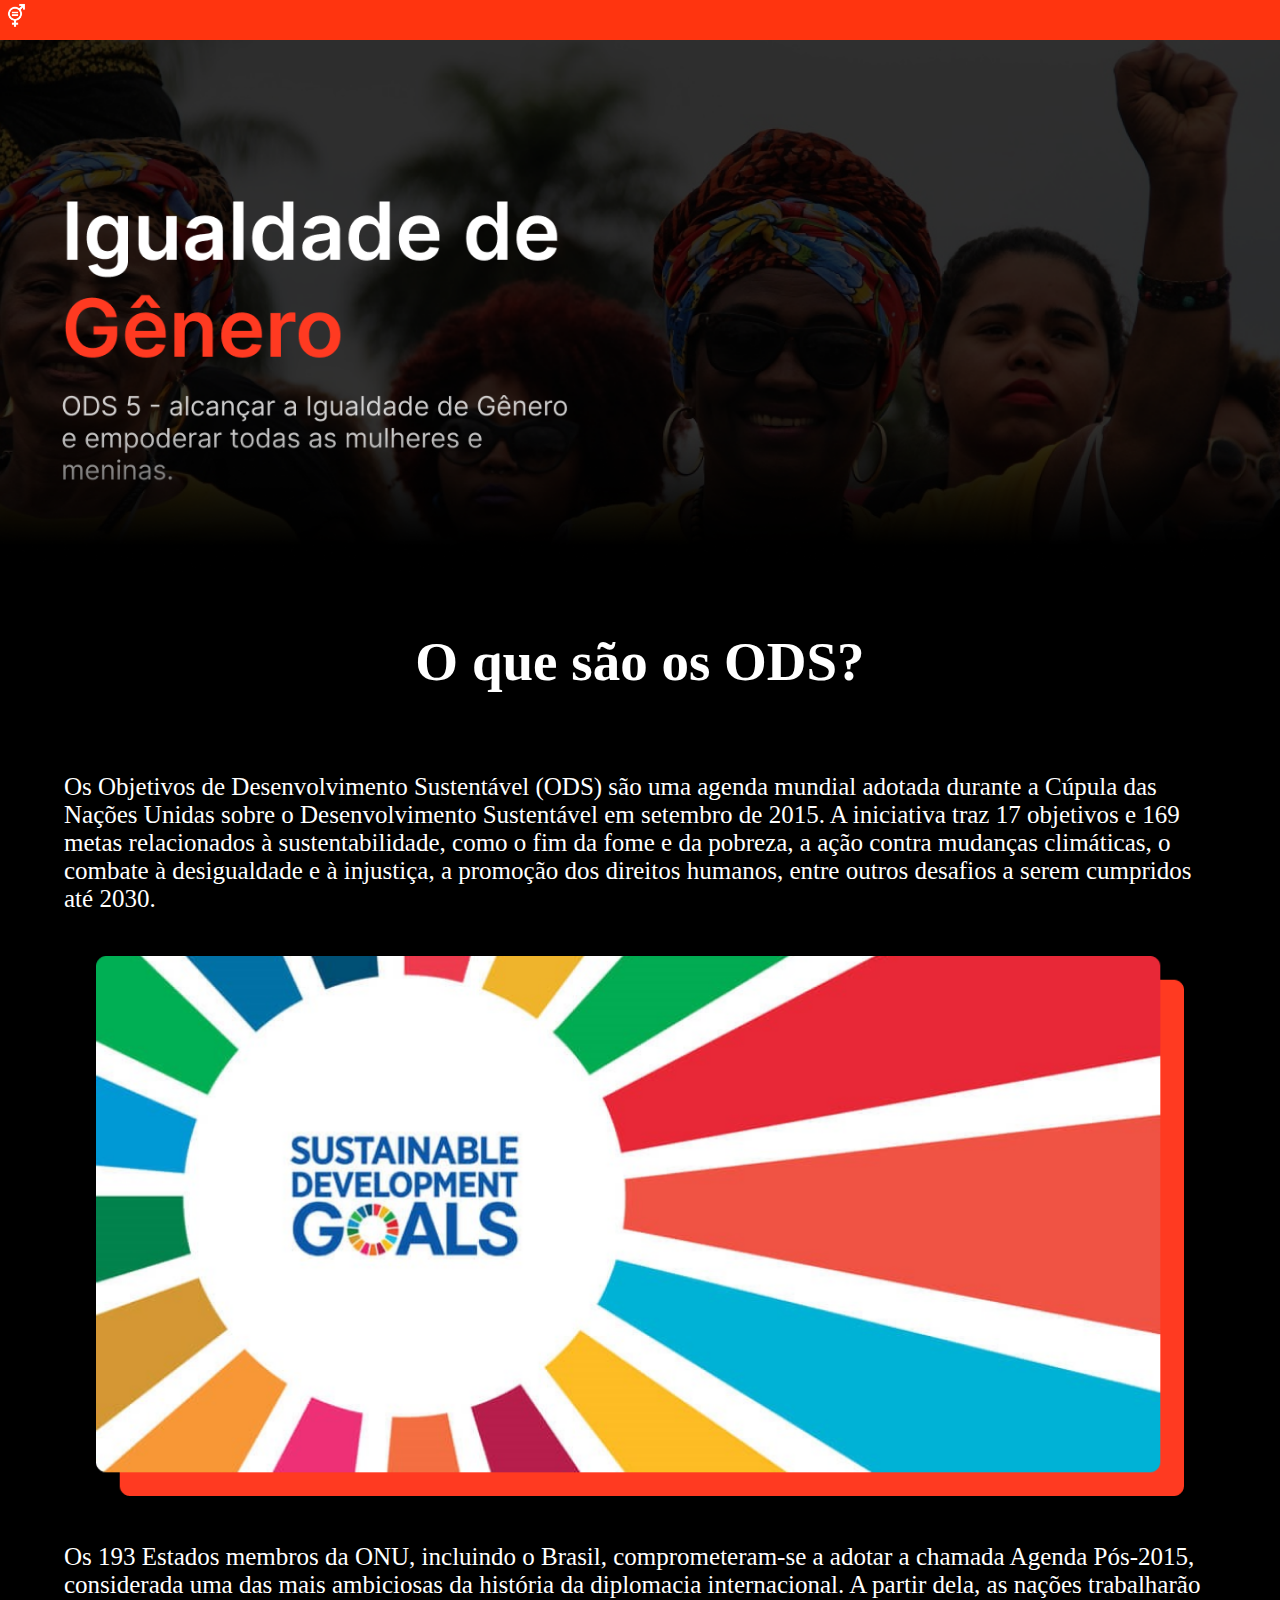
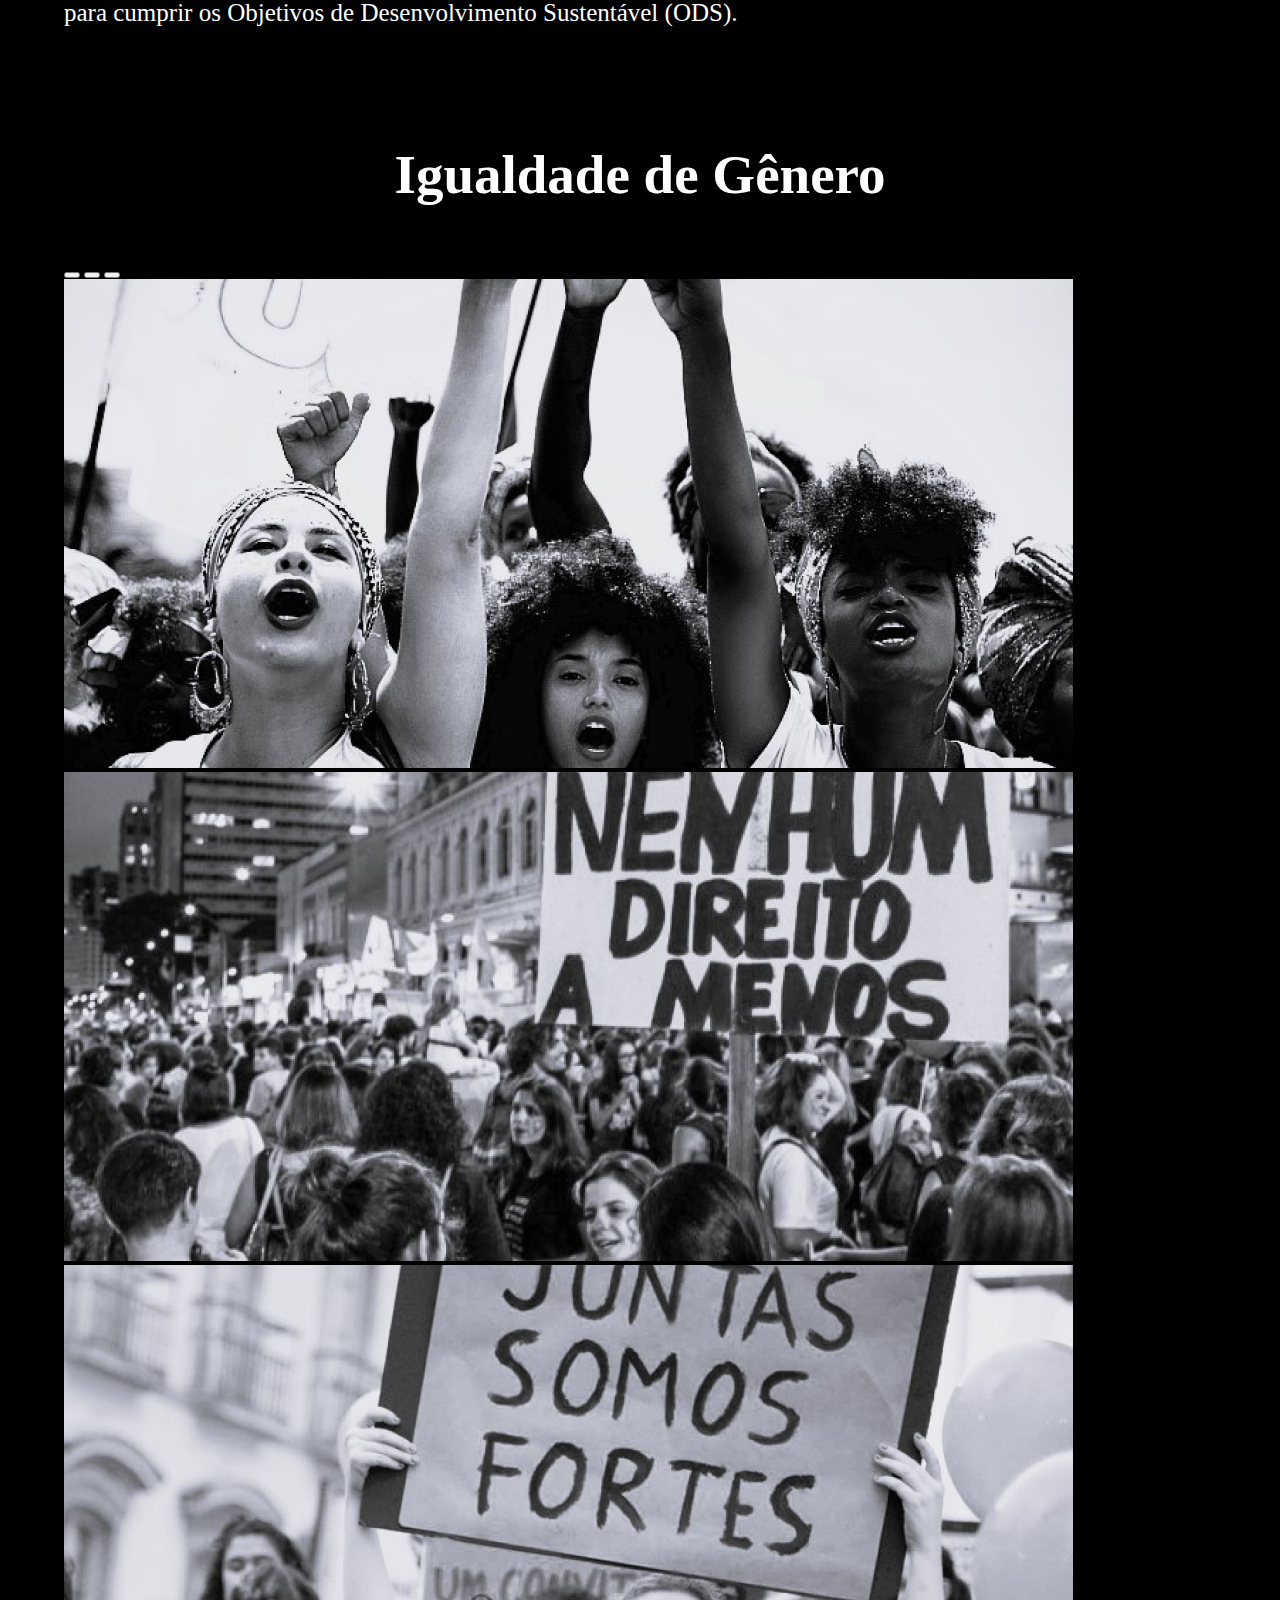
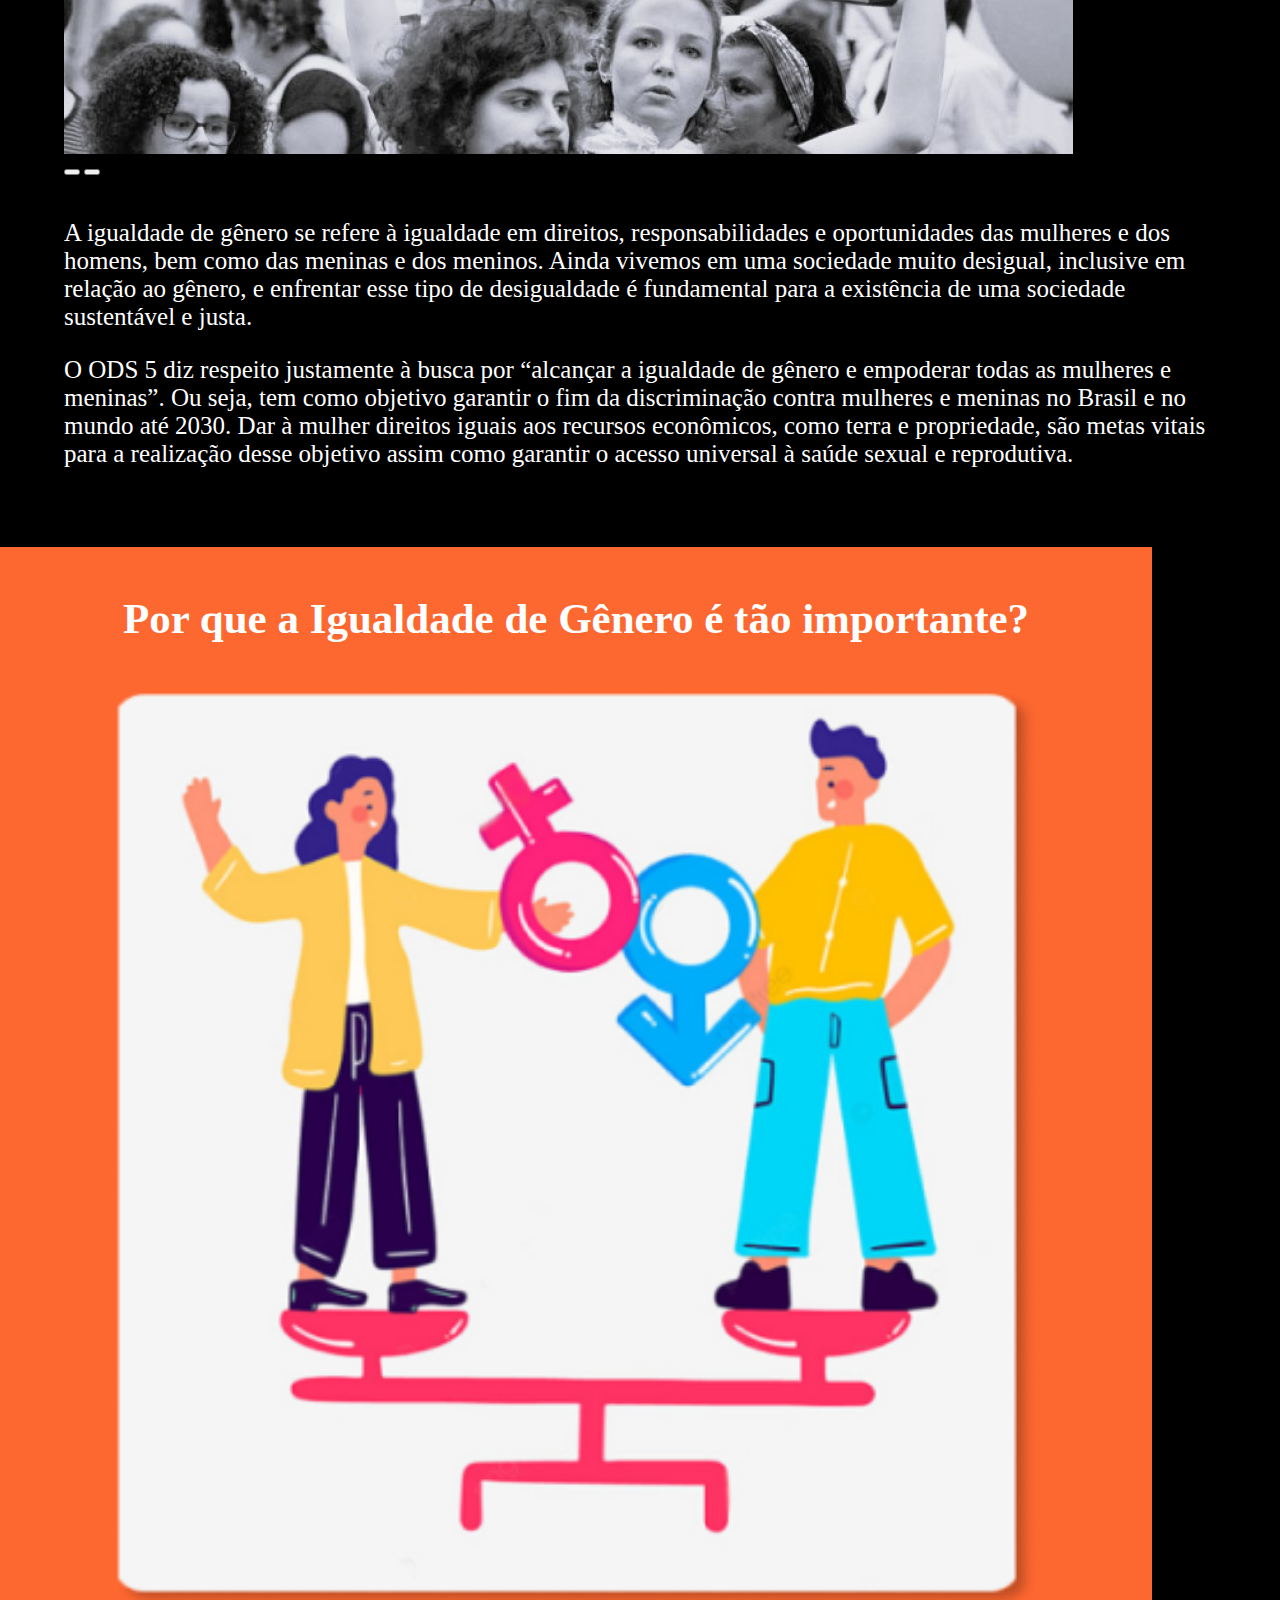
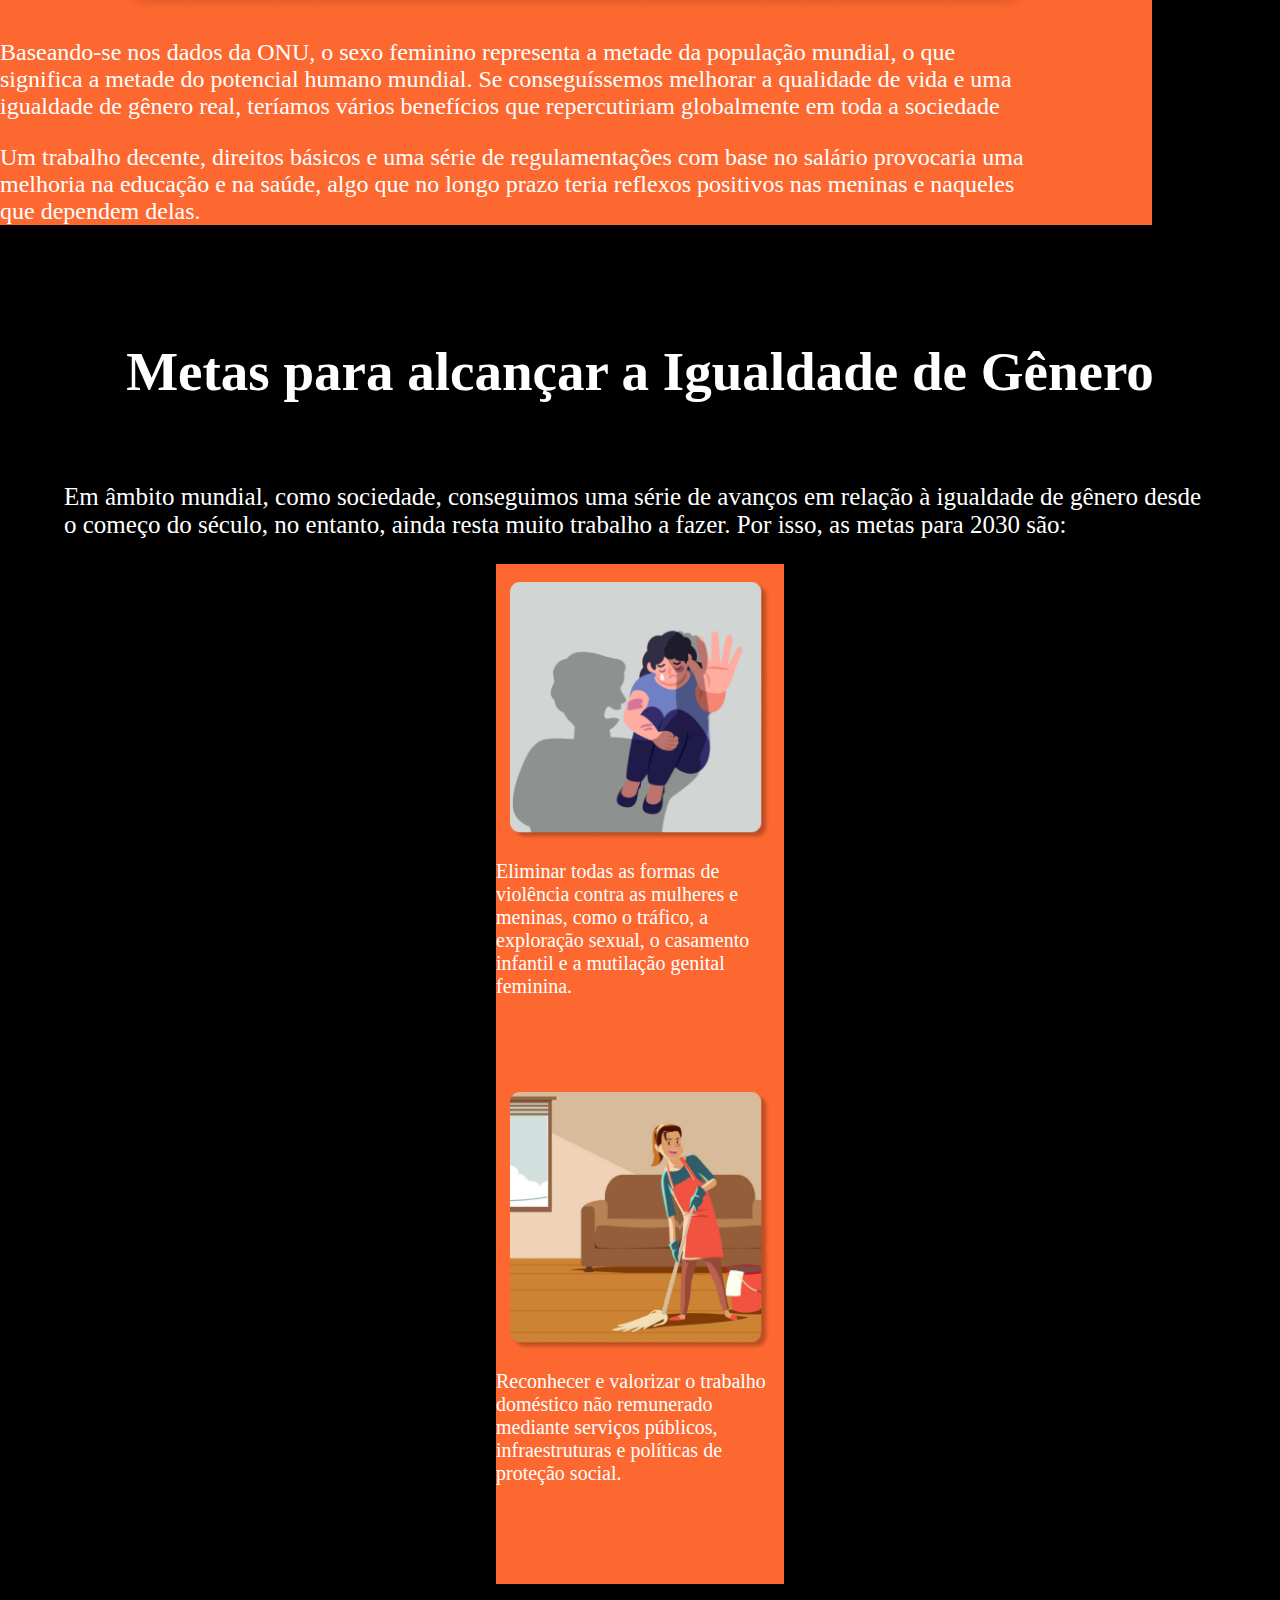
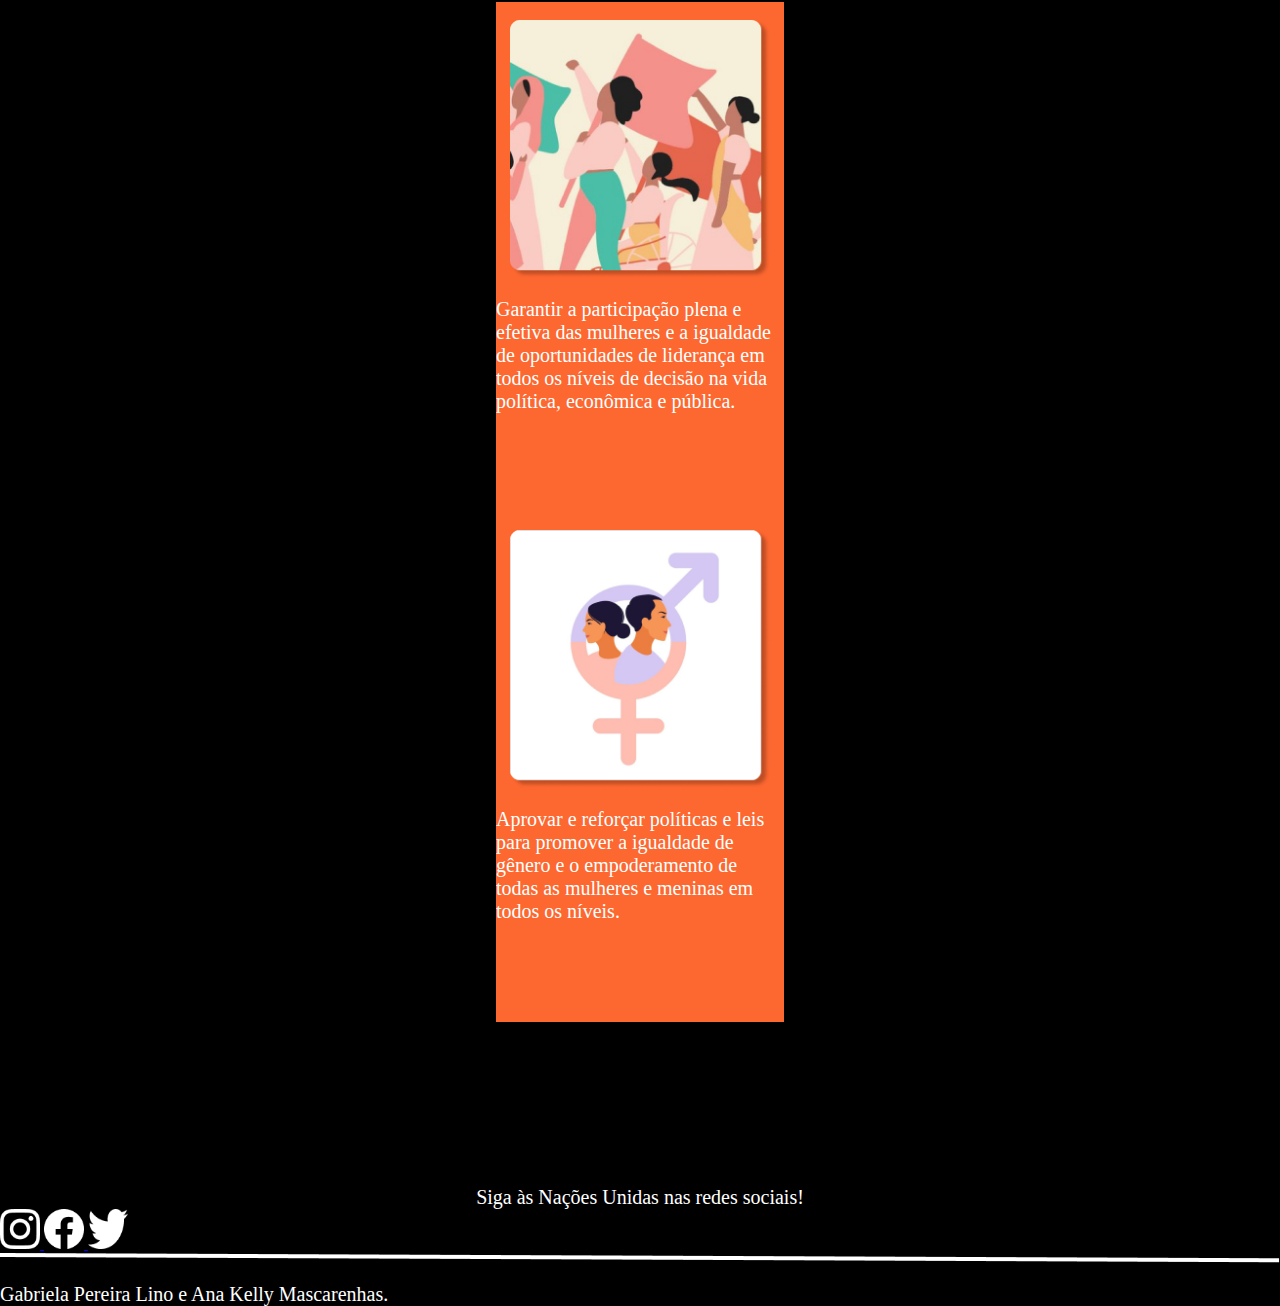
==== index.html @ 99c43c29 "13" ====
<!DOCTYPE html>
<html lang="en">
<head>
    <meta charset="UTF-8">
    <meta http-equiv="X-UA-Compatible" content="IE=edge">
    <meta name="viewport" content="width=device-width, initial-scale=1.0">
    <link href="https://cdn.jsdelivr.net/npm/bootstrap@5.2.2/dist/css/bootstrap.min.css" rel="stylesheet" integrity="sha384-Zenh87qX5JnK2Jl0vWa8Ck2rdkQ2Bzep5IDxbcnCeuOxjzrPF/et3URy9Bv1WTRi" crossorigin="anonymous">
    <script src="https://cdn.jsdelivr.net/npm/bootstrap@5.2.2/dist/js/bootstrap.bundle.min.js" integrity="sha384-OERcA2EqjJCMA+/3y+gxIOqMEjwtxJY7qPCqsdltbNJuaOe923+mo//f6V8Qbsw3" crossorigin="anonymous"></script>
    <link rel="stylesheet" href="css/style.css" type="text/css">
    <title>Igualdade de Gênero</title>
</head>
<body>
    <div class="wrapper">
        <!--início navbar-->
        <nav class="navbar1 navbar navbar-expand-sm">
            <div class="container-fluid">
                <img src="imagens/ods5-logo.png" alt="ODS Logo" style="width:30px;" class="rounded-pill"> 
            </div>
        </nav>
        <!--fim navbar-->

        <!--imagem com texto - header-->
        <img class="img-header img-fluid" src="imagens/header.png">
        <!--imagem com texto - header-->

        <br><br>

        <!--O que são os ODS? - início-->
        <div class="container mt-3">
            <div class="row">
                <div class="col">
                    <h1>O que são os ODS?</h1>
                </div>
            </div>

            <br>

            <div class="row">
                <div class="col">
                    <p class="texto1">Os Objetivos de Desenvolvimento Sustentável (ODS) são uma agenda mundial adotada durante a Cúpula das Nações Unidas sobre o Desenvolvimento Sustentável em setembro de 2015. A iniciativa traz 17 objetivos e 169 metas relacionados à sustentabilidade, como o fim da fome e da pobreza, a ação contra mudanças climáticas, o combate à desigualdade e à injustiça, a promoção dos direitos humanos, entre outros desafios a serem cumpridos até 2030.</p>
                </div>
            </div>

            <br>

            <div class="row">
                <div class="col">
                    <center>
                        <img class="ods-img img-fluid" src="imagens/ods.png">
                    </center>
                </div>
            </div>

            <br>

            <div class="row">
                <div class="col">
                    <p class="texto1">Os 193 Estados membros da ONU, incluindo o Brasil, comprometeram-se a adotar a chamada Agenda Pós-2015, considerada uma das mais ambiciosas da história da diplomacia internacional. A partir dela, as nações trabalharão para cumprir os Objetivos de Desenvolvimento Sustentável (ODS).</p>
                </div>
            </div>
        </div>
        <!--O que são os ODS? - fim-->

        <br><br><br>

        <!--Igualdade de Gênero - início-->
        <div class="container-fluid mt-3">
            <div class="row">
                <div class="col">
                    <h1>Igualdade de Gênero</h1>
                </div>
            </div>

            <br>

            <!--Carrossel de imagens - início-->
            <div id="demo" class="carrossel carousel slide" data-bs-ride="carousel">

                <div class="carousel-indicators">
                    <button type="button" data-bs-target="#demo" data-bs-slide-to="0" class="active"></button>
                    <button type="button" data-bs-target="#demo" data-bs-slide-to="1"></button>
                    <button type="button" data-bs-target="#demo" data-bs-slide-to="2"></button>
                </div>
  
                <div class="carousel-inner rounded">
                    <div class="carousel-item active">
                        <img src="imagens/img1.png" alt="Primeira imagem" class="d-block w-100">
                    </div>
                    <div class="carousel-item rounded">
                        <img src="imagens/img2.png" alt="Segunda imagem" class="d-block w-100">
                    </div>
                    <div class="carousel-item rounded">
                        <img src="imagens/img3.png" alt="Terceira imagem" class="d-block w-100">
                    </div>
                </div>
  
                <button class="carousel-control-prev" type="button" data-bs-target="#demo" data-bs-slide="prev">
                    <span class="carousel-control-prev-icon"></span>
                </button>
                <button class="carousel-control-next" type="button" data-bs-target="#demo" data-bs-slide="next">
                    <span class="carousel-control-next-icon"></span>
                </button>
            </div>
            <!--Carrossel de imagens - fim-->
        </div>

        <br>

        <div class="container-fluid mt-3">
            <div class="row">
                <div class="col">
                    <p class="texto1">A igualdade de gênero se refere à igualdade em direitos, responsabilidades e oportunidades das mulheres e dos homens, bem como das meninas e dos meninos. Ainda vivemos em uma sociedade muito desigual, inclusive em relação ao gênero, e enfrentar esse tipo de desigualdade é fundamental para a existência de uma sociedade sustentável e justa.</p>
                    <p class="texto1">O ODS 5 diz respeito justamente à busca por “alcançar a igualdade de gênero e empoderar todas as mulheres e meninas”. Ou seja, tem como objetivo garantir o fim da discriminação contra mulheres e meninas no Brasil e no mundo até 2030. Dar à mulher direitos iguais aos recursos econômicos, como terra e propriedade, são metas vitais para a realização desse objetivo assim como garantir o acesso universal à saúde sexual e reprodutiva.</p>
                </div>
            </div>
        </div>
        <!--Igualdade de Gênero - fim-->

        <br><br><br>

        <!--Por que a Igualdade de Gênero é tão importante? - início-->
        <div class="container1 container rounded">
            
            <br>
    
            <div class="row">
                <div class="col">
                    <h1 class="titulo1">Por que a Igualdade de Gênero é tão importante?</h1>
                </div>
            </div>

            <br>

            <div class="row">
                <div class="col-sm-12 col-xxl-6 col-xl-6">
                    <center>
                        <img class="img1 img-fluid" src="imagens/img4.png" alt="ODS">
                    </center>
                </div>

                <div class="col-sm-12 col-xxl-6 col-xl-6 mt-4">
                    <p class="texto2">Baseando-se nos dados da ONU, o sexo feminino representa a metade da população mundial, o que significa a metade do potencial humano mundial. Se conseguíssemos melhorar a qualidade de vida e uma igualdade de gênero real, teríamos vários benefícios que repercutiriam globalmente em toda a sociedade</p>
                    <p class="texto2">Um trabalho decente, direitos básicos e uma série de regulamentações com base no salário provocaria uma melhoria na educação e na saúde, algo que no longo prazo teria reflexos positivos nas meninas e naqueles que dependem delas.</p>
                </div>
            </div>
        </div>
        <!--Por que a Igualdade de Gênero é tão importante? - fim-->

        <br><br><br>

        <!--Metas para alcançar a Igualdade de Gênero - início-->
        <div class="container-fluid mt-3">
            <div class="row">
                <div class="col">
                    <h1>Metas para alcançar a Igualdade de Gênero</h1>
                </div>
            </div>

            <br>

            <div class="row">
                <div class="col">
                    <p class="texto1">Em âmbito mundial, como sociedade, conseguimos uma série de avanços em relação à igualdade de gênero desde o começo do século, no entanto, ainda resta muito trabalho a fazer. Por isso, as metas para 2030 são:</p>
                </div>
            </div>


            <!--card - início-->
            <div class="row">
                <div class="col-sm-12 col-xxl-3 col-md-6 col-xl-3 col-lg-6 mt-3">
                    <div class="card" style="width: 18rem; height: 510px;">
                        <br>
    
                        <img class="card-imagem card-img-top" src="imagens/img5.png" alt="Card image">
                        <div class="card-body">
                          <p class="card-text">Eliminar todas as formas de violência contra as mulheres e meninas, como o tráfico, a exploração sexual, o casamento infantil e a mutilação genital feminina.</p>
                        </div>
                    </div>
                </div>

                <div class="col-sm-12 col-xxl-3 col-md-6 col-xl-3 col-lg-6 mt-3">
                    <div class="card" style="width: 18rem; height: 510px;">
                        <br>
    
                        <img class="card-imagem card-img-top" src="imagens/img6.png" alt="Card image">
                        <div class="card-body">
                          <p class="card-text">Reconhecer e valorizar o trabalho doméstico não remunerado mediante serviços públicos, infraestruturas e políticas de proteção social.</p>
                        </div>
                    </div>
                </div>

                <br>

                <div class="col-sm-12 col-xxl-3 col-md-6 col-xl-3 col-lg-6 mt-3">
                    <div class="card" style="width: 18rem; height: 510px;">
                        <br>
    
                        <img class="card-imagem card-img-top" src="imagens/img7.png" alt="Card image">
                        <div class="card-body">
                          <p class="card-text">Garantir a participação plena e efetiva das mulheres e a igualdade de oportunidades de liderança em todos os níveis de decisão na vida política, econômica e pública.</p>
                        </div>
                    </div>
                </div>

                <div class="col-sm-12 col-xxl-3 col-md-6 col-xl-3 col-lg-6 mt-3">
                    <div class="card" style="width: 18rem; height: 510px;">
                        <br>
    
                        <img class="card-imagem card-img-top" src="imagens/img8.png" alt="Card image">
                        <div class="card-body">
                          <p class="card-text">Aprovar e reforçar políticas e leis para promover a igualdade de gênero e o empoderamento de todas as mulheres e meninas em todos os níveis.</p>
                        </div>
                    </div>
                </div>
            </div>
            <!--card - fim-->
        </div>
        <!--Metas para alcançar a Igualdade de Gênero - fim-->

        <br><br><br><br><br><br><br><br>

        <!--footer início-->
        <nav class="navbar navbar-expand-sm footer1"></nav>
        <footer class="bg-dark text-center text-white">
            <div class="container p-4 pb-0">
              <section class="mb-4">
                <p class="texto1 texto3">Siga às Nações Unidas nas redes sociais!</p>
              </section>

              <section class="mb-4">
                <a href="https://www.instagram.com/onubrasil/">
                    <img src="imagens/instagram.png" id="icons" class="me-2">
                </a>
                <a href="https://www.facebook.com/ONUBrasil">
                    <img src="imagens/facebook.png" id="icons" class="me-2">
                </a>
                <a href="https://twitter.com/ONUBrasil">
                    <img src="imagens/twitter.png" id="icons" class="me-2">
                </a>
              </section>

              <section class="mb-4">
                <img src="imagens/linha.png" class="linha-footer">
              </section>

              <section class="mb-4">
                <p class="nomes-footer">Gabriela Pereira Lino e Ana Kelly Mascarenhas.</p>
              </section>
            </div>
          </footer>
        <!--footer fim-->
    </div>
</body>
</html>
---- css/style.css ----
body{
    background-color: #000000;
}

.wrapper{
    width: 100%;
    height: 100%;
    left: 0;
    top: 0;
    position: absolute;
}

.navbar1{
    background-color: #ff340f;
    width: 100%;
    height: 40px;
}

.img-header{
    width: 100%;
}

h1{
    color: #ffffff; 
    text-align: center; 
    font-size: min(55px, 7vw); 
    font-weight: 600;
}

.titulo1{
    font-size: min(43px, 6vw);
}

.texto1{
    color: #ffffff; 
    width: 90%; 
    font-size: min(25px, 4vw); 
    text-align: left; 
    align-items: center;
    margin-left: auto;
    margin-right: auto;
}

.texto2{
    font-size: min(24px, 5vw);
    width: 90%;
    color: #ffffff; 
    text-align: left; 
}

.ods-img{
    width: 85%;
}

.img1{
    width: 80%;
}

.texto3{
    font-size: min(20px, 5vw);
    margin-bottom: auto;
    text-align: center;
}

.img2{
    display: block; 
    margin-left: auto;
    margin-right: auto; 
    width: 80%;
}

.carrossel{
    width: 90%;
    display: block; 
    margin-left: auto;
    margin-right: auto;
}

.container1{
    background-color: #FD6730;
    width: 90%;
}

.card{
    background-color: #FD6730;
    display: block;
    margin-left: auto;
    margin-right: auto;
}

.card-imagem{
    width: 90%;
    display: block;
    margin-left: auto;
    margin-right: auto;
}

.card-text{
    color: #ffffff;
    font-size: min(20px, 5vw);
}

.footer1{
    background-color: #ff340f;
}

#icons{
    width: 40px;
    height: 40px;
}

#icons:active{
    transform: scale(0.95);
}

.linha-footer{
    display: block;
    margin-left: auto;
    margin-right: auto;
    width: 100%;
}

.nomes-footer{
    color: #ffffff;
    font-size: min(20px, 4vw);
    margin-left: auto;
    margin-right: auto;
    margin-bottom: auto;
}
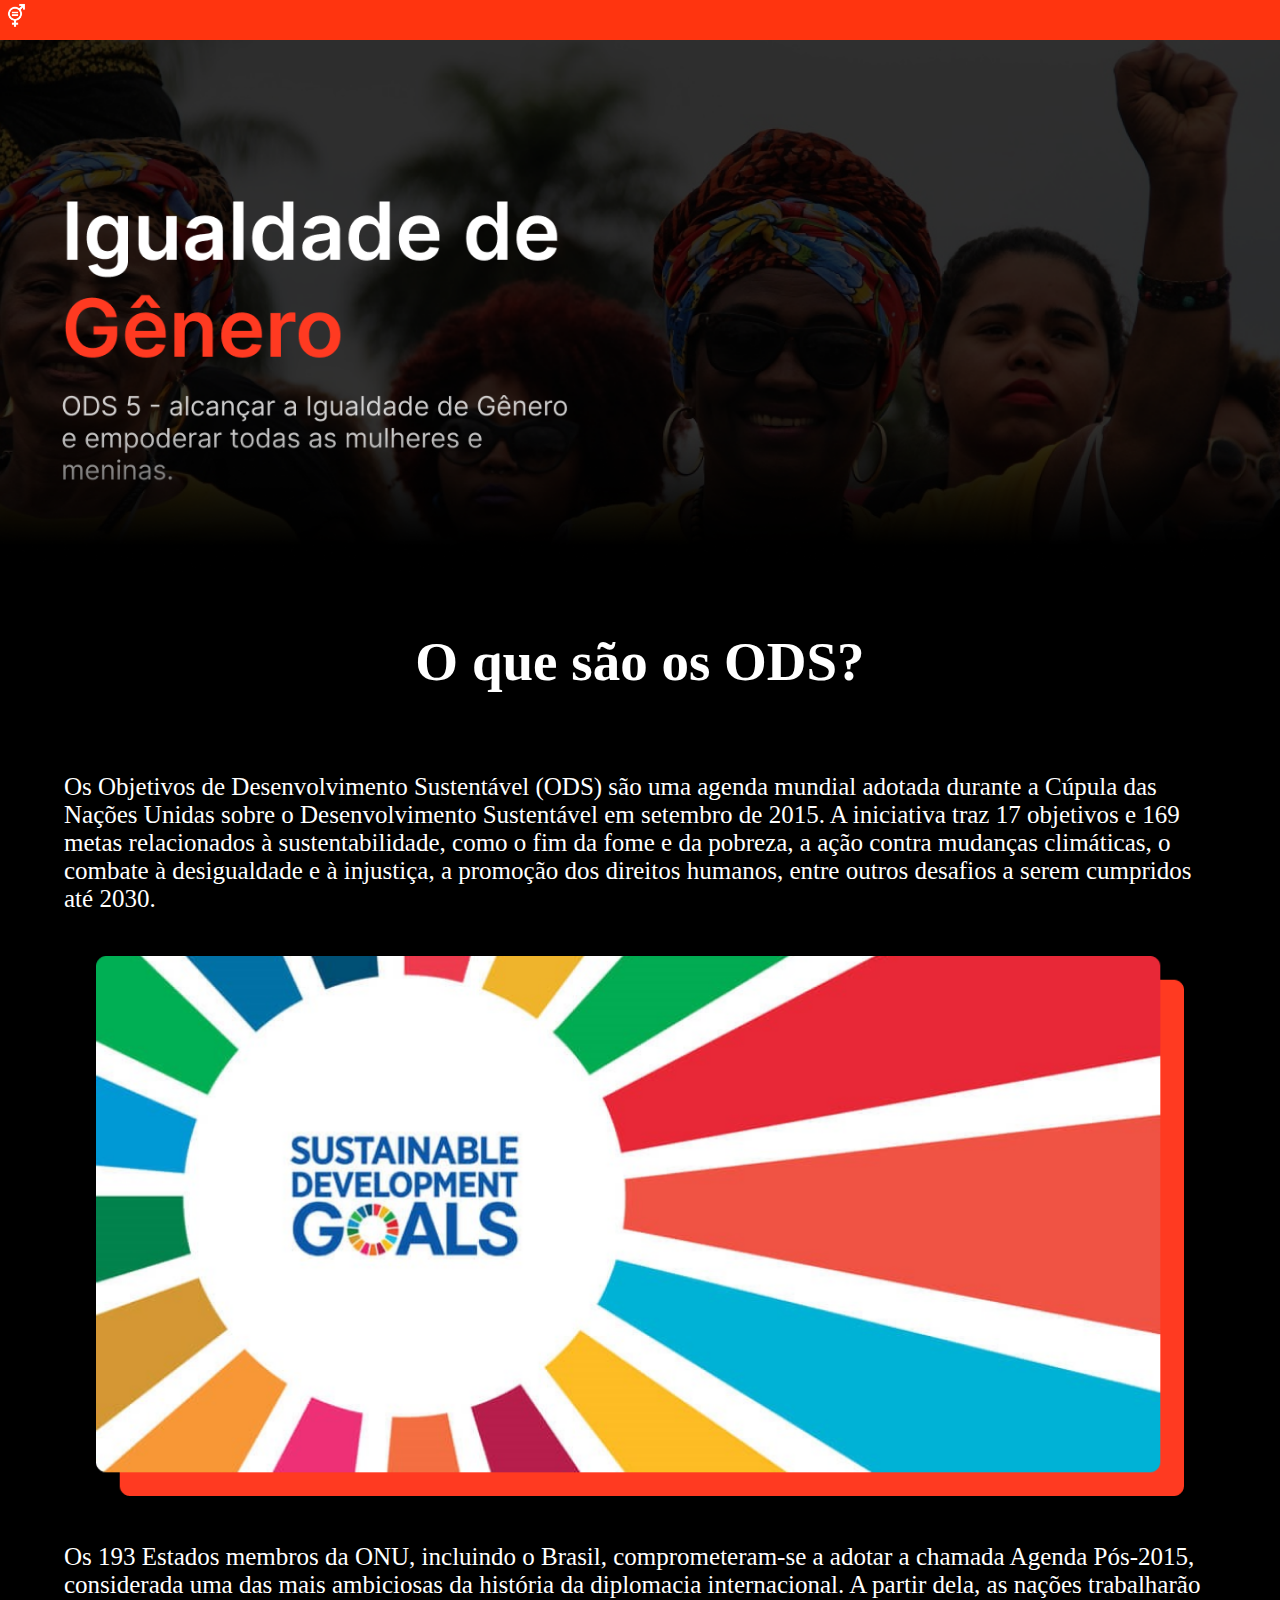
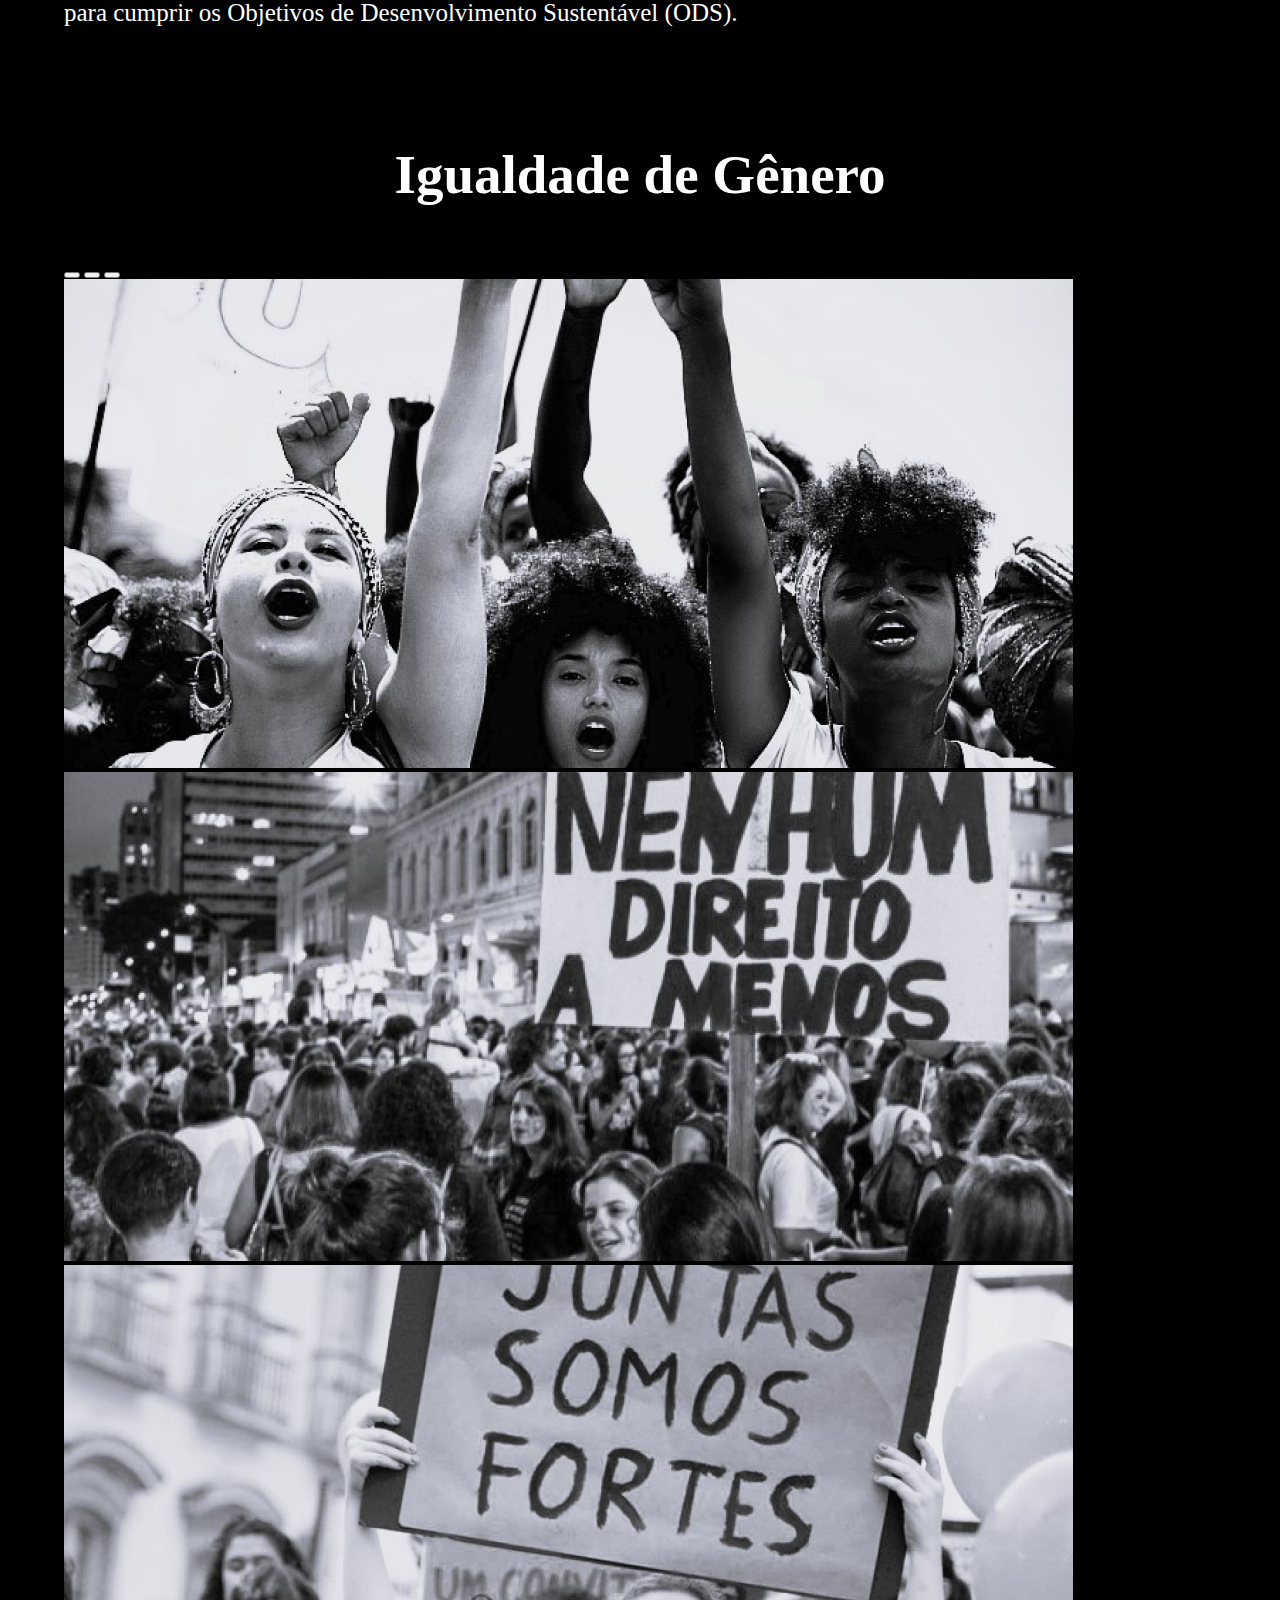
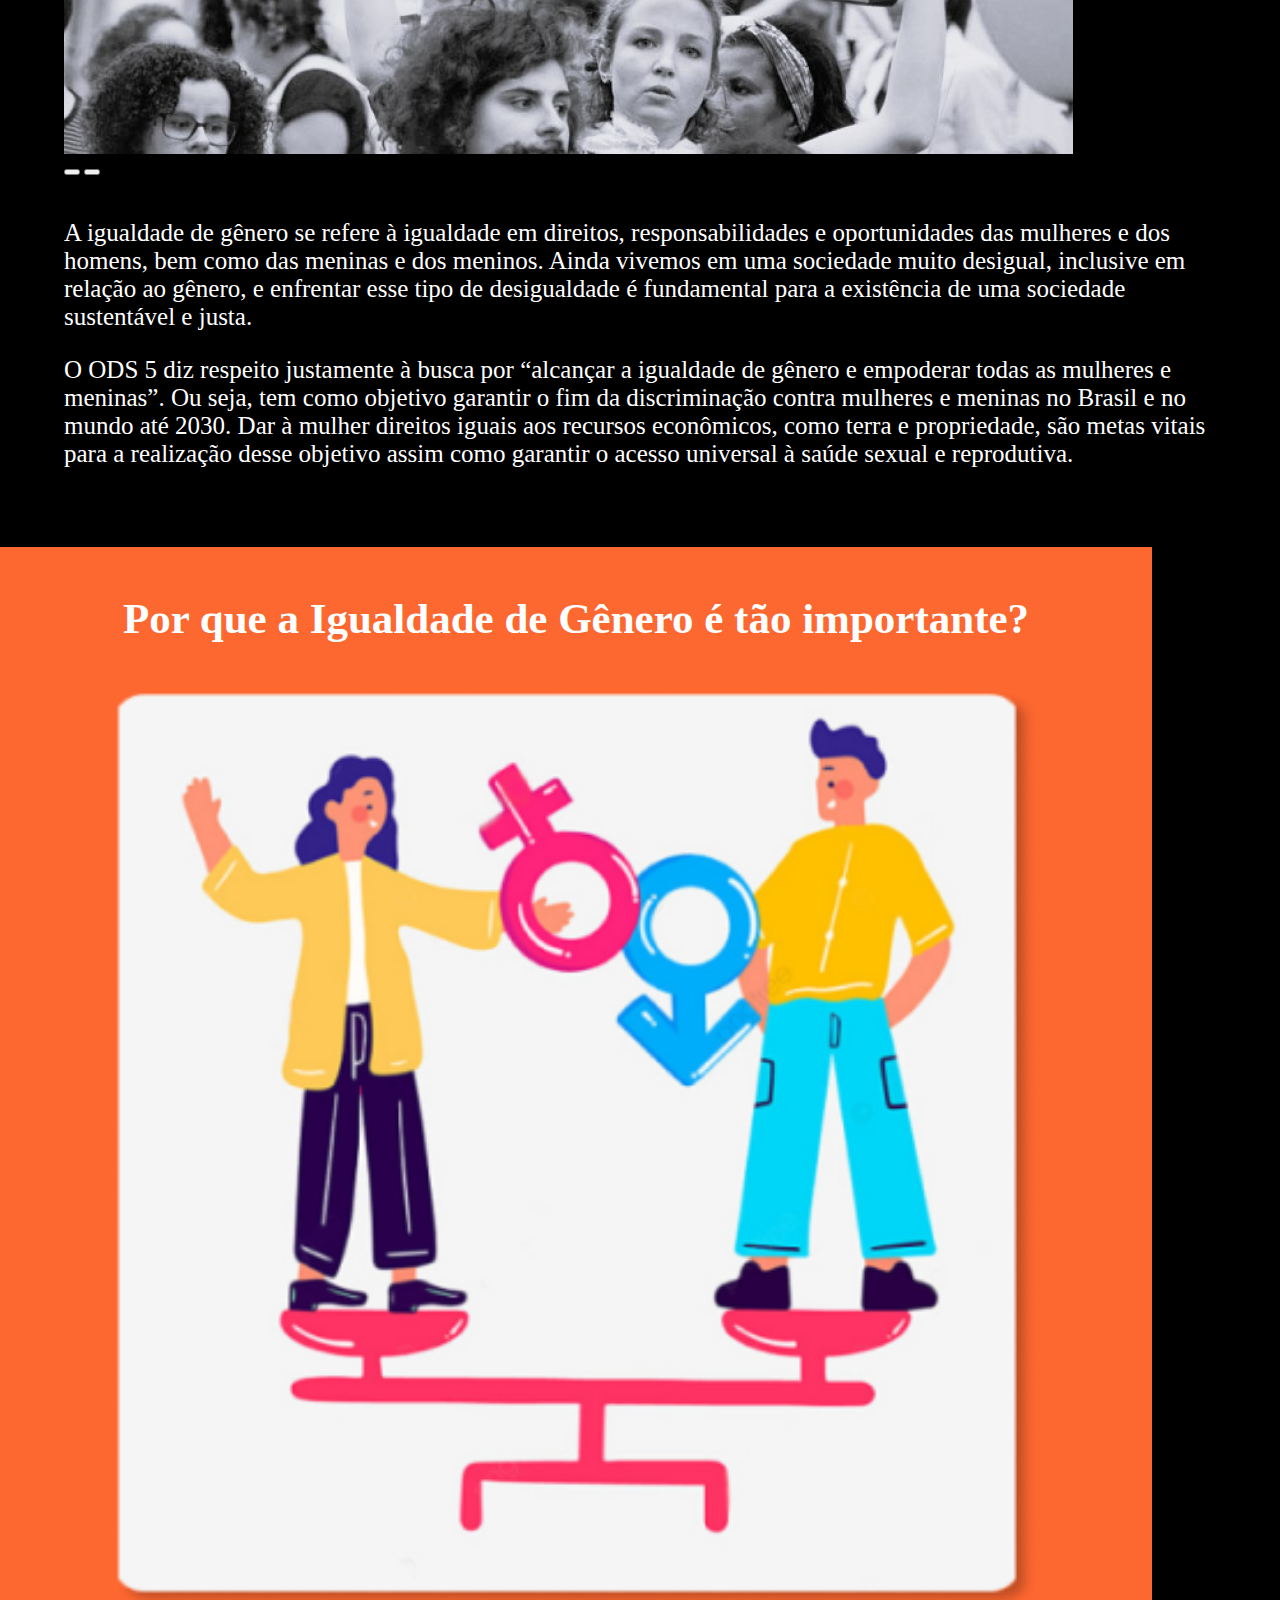
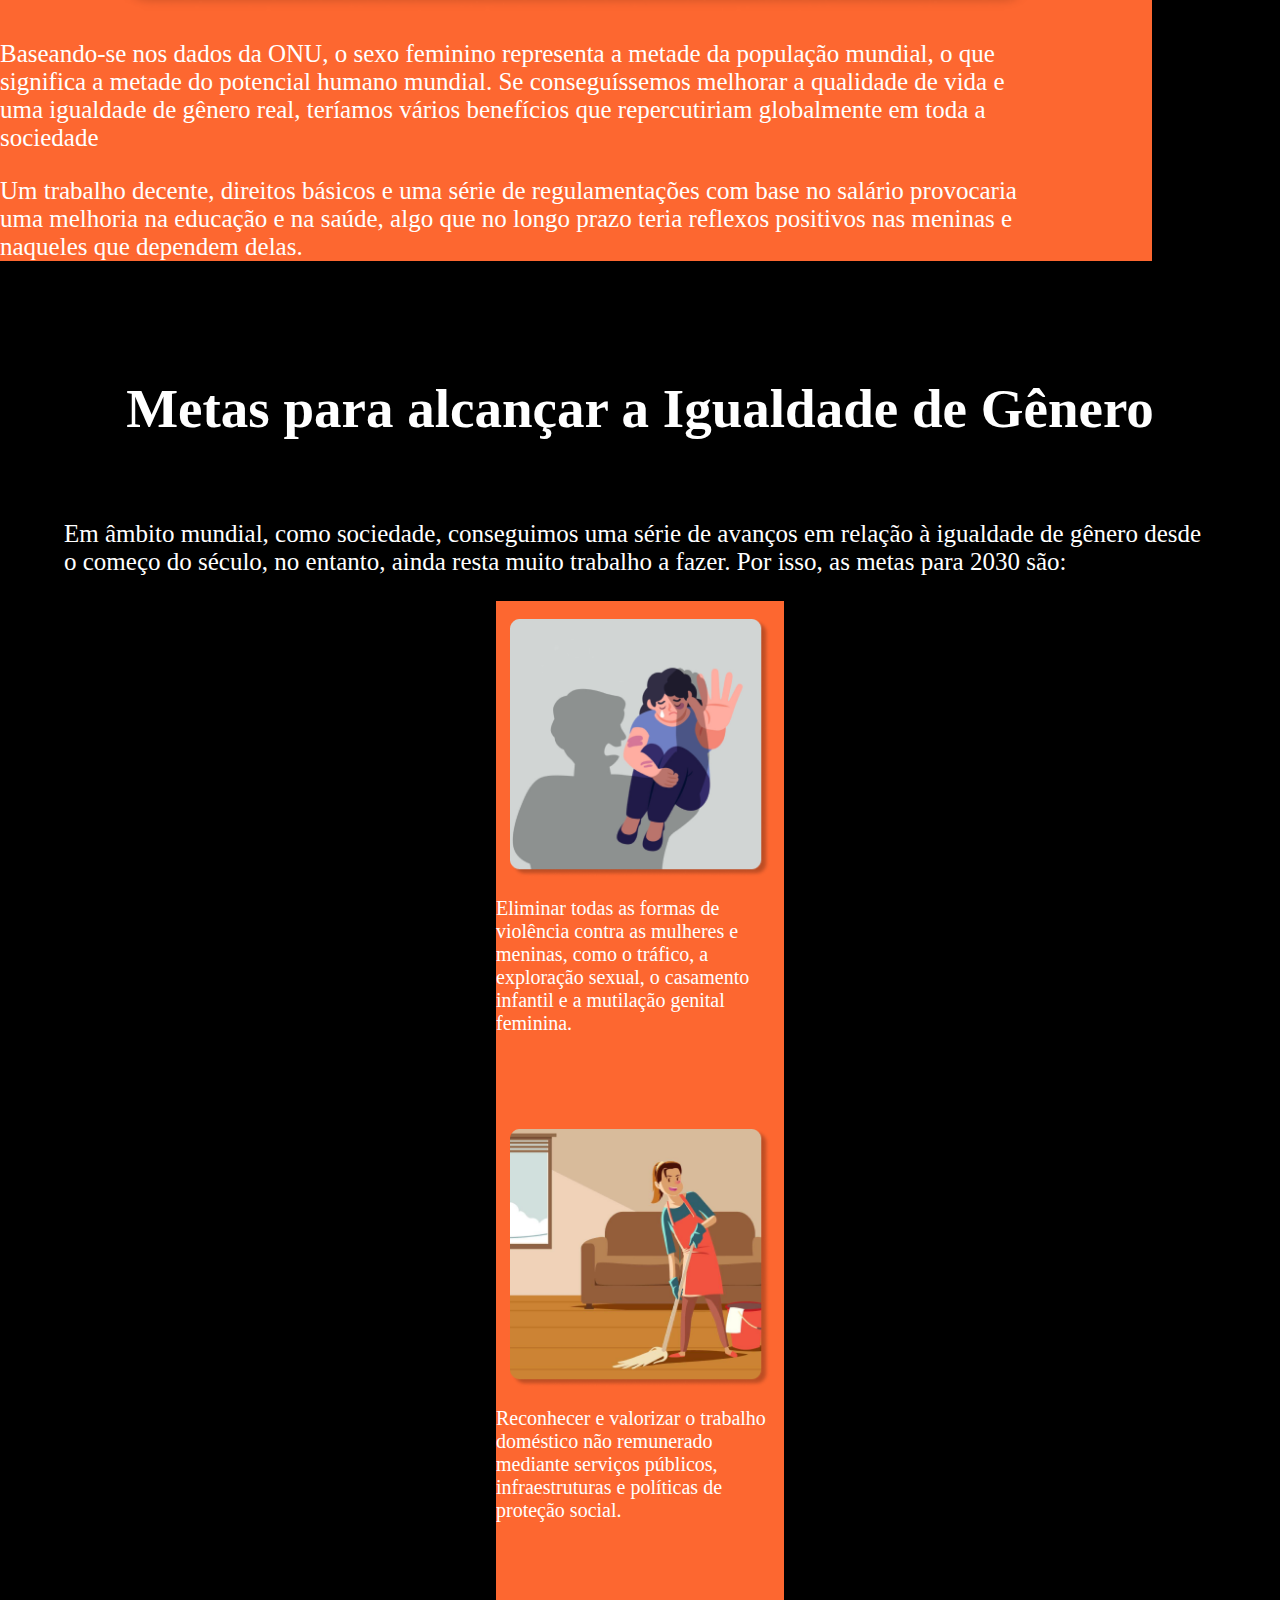
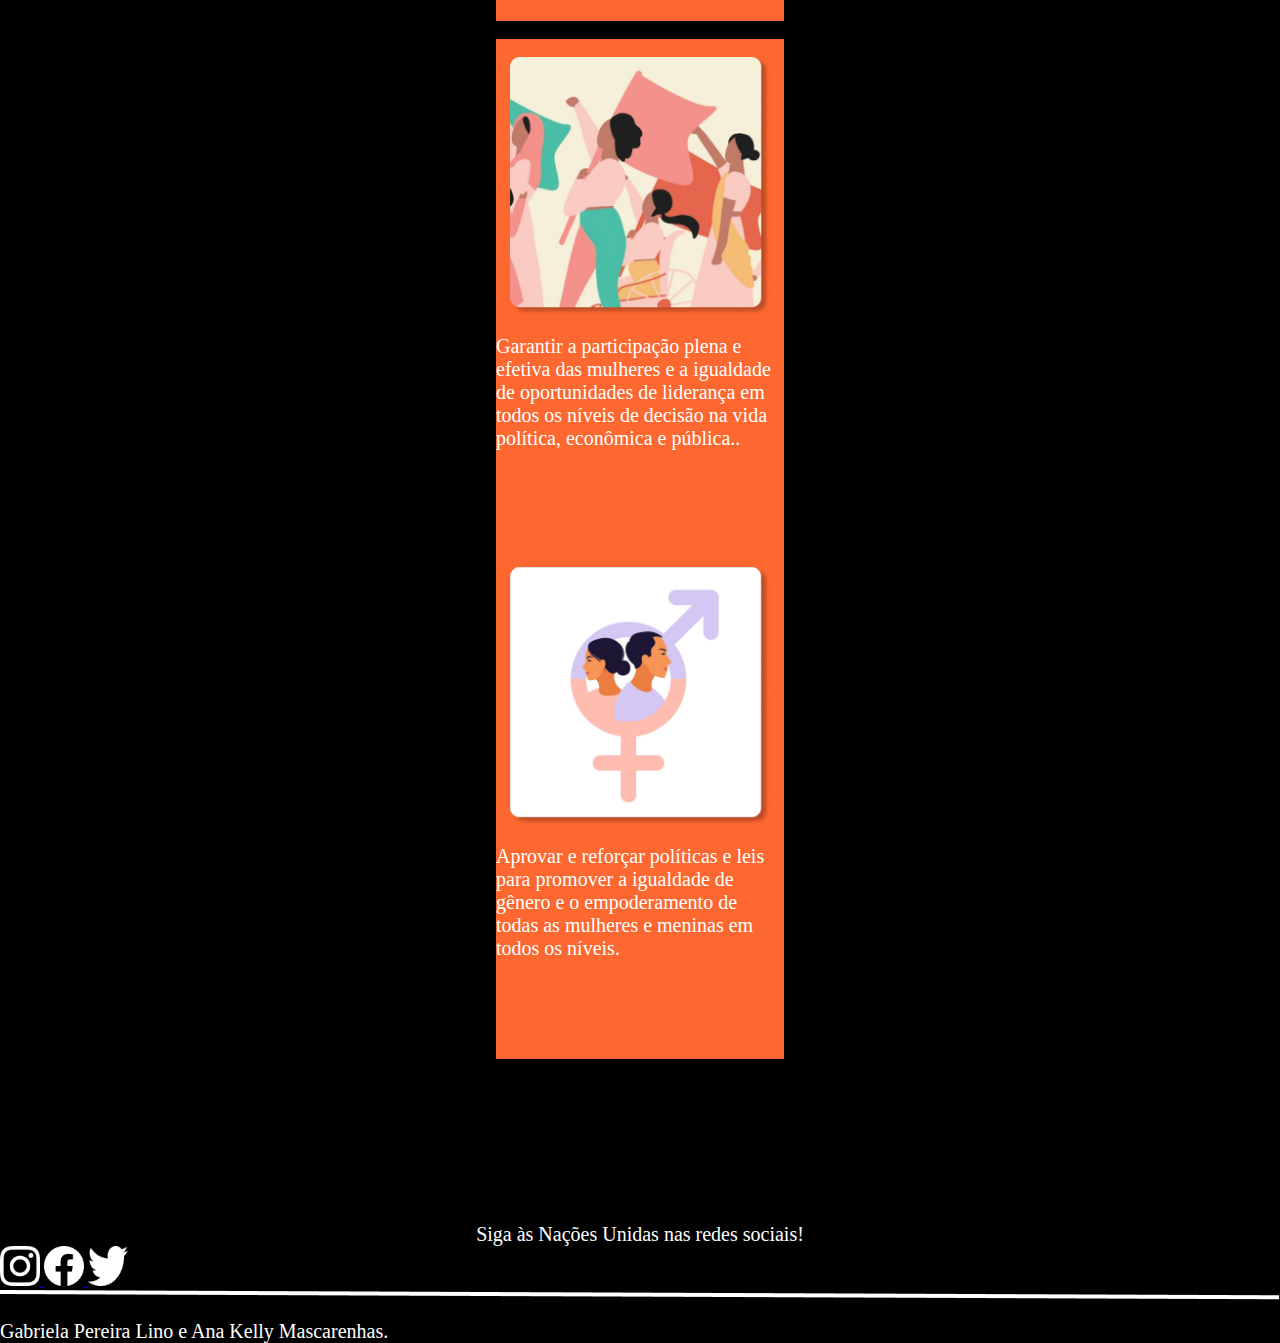
==== commit 37112e30: "15" ====
--- a/index.html
+++ b/index.html
@@ -1,11 +1,12 @@
 <!DOCTYPE html>
-<html lang="en">
+<html lang="pt-br">
 <head>
     <meta charset="UTF-8">
     <meta http-equiv="X-UA-Compatible" content="IE=edge">
     <meta name="viewport" content="width=device-width, initial-scale=1.0">
     <link href="https://cdn.jsdelivr.net/npm/bootstrap@5.2.2/dist/css/bootstrap.min.css" rel="stylesheet" integrity="sha384-Zenh87qX5JnK2Jl0vWa8Ck2rdkQ2Bzep5IDxbcnCeuOxjzrPF/et3URy9Bv1WTRi" crossorigin="anonymous">
     <script src="https://cdn.jsdelivr.net/npm/bootstrap@5.2.2/dist/js/bootstrap.bundle.min.js" integrity="sha384-OERcA2EqjJCMA+/3y+gxIOqMEjwtxJY7qPCqsdltbNJuaOe923+mo//f6V8Qbsw3" crossorigin="anonymous"></script>
+    <script src="js/funcoes.js" type="text/javascript"></script>
     <link rel="stylesheet" href="css/style.css" type="text/css">
     <title>Igualdade de Gênero</title>
 </head>
@@ -29,15 +30,19 @@
         <div class="container mt-3">
             <div class="row">
                 <div class="col">
-                    <h1>O que são os ODS?</h1>
-                </div>
-            </div>
-
-            <br>
-
-            <div class="row">
-                <div class="col">
-                    <p class="texto1">Os Objetivos de Desenvolvimento Sustentável (ODS) são uma agenda mundial adotada durante a Cúpula das Nações Unidas sobre o Desenvolvimento Sustentável em setembro de 2015. A iniciativa traz 17 objetivos e 169 metas relacionados à sustentabilidade, como o fim da fome e da pobreza, a ação contra mudanças climáticas, o combate à desigualdade e à injustiça, a promoção dos direitos humanos, entre outros desafios a serem cumpridos até 2030.</p>
+                    <h1>
+                        <script>titulo1();</script>
+                    </h1>
+                </div>
+            </div>
+
+            <br>
+
+            <div class="row">
+                <div class="col">
+                    <p class="texto1">
+                        <script>texto1();</script>
+                    </p>
                 </div>
             </div>
 
@@ -55,7 +60,9 @@
 
             <div class="row">
                 <div class="col">
-                    <p class="texto1">Os 193 Estados membros da ONU, incluindo o Brasil, comprometeram-se a adotar a chamada Agenda Pós-2015, considerada uma das mais ambiciosas da história da diplomacia internacional. A partir dela, as nações trabalharão para cumprir os Objetivos de Desenvolvimento Sustentável (ODS).</p>
+                    <p class="texto1">
+                        <script>texto01();</script>
+                    </p>
                 </div>
             </div>
         </div>
@@ -67,7 +74,9 @@
         <div class="container-fluid mt-3">
             <div class="row">
                 <div class="col">
-                    <h1>Igualdade de Gênero</h1>
+                    <h1>
+                        <script>titulo2();</script>
+                    </h1>
                 </div>
             </div>
 
@@ -109,8 +118,12 @@
         <div class="container-fluid mt-3">
             <div class="row">
                 <div class="col">
-                    <p class="texto1">A igualdade de gênero se refere à igualdade em direitos, responsabilidades e oportunidades das mulheres e dos homens, bem como das meninas e dos meninos. Ainda vivemos em uma sociedade muito desigual, inclusive em relação ao gênero, e enfrentar esse tipo de desigualdade é fundamental para a existência de uma sociedade sustentável e justa.</p>
-                    <p class="texto1">O ODS 5 diz respeito justamente à busca por “alcançar a igualdade de gênero e empoderar todas as mulheres e meninas”. Ou seja, tem como objetivo garantir o fim da discriminação contra mulheres e meninas no Brasil e no mundo até 2030. Dar à mulher direitos iguais aos recursos econômicos, como terra e propriedade, são metas vitais para a realização desse objetivo assim como garantir o acesso universal à saúde sexual e reprodutiva.</p>
+                    <p class="texto1">
+                        <script>texto2();</script>
+                    </p>
+                    <p class="texto1">
+                        <script>texto02();</script>
+                    </p>
                 </div>
             </div>
         </div>
@@ -125,7 +138,9 @@
     
             <div class="row">
                 <div class="col">
-                    <h1 class="titulo1">Por que a Igualdade de Gênero é tão importante?</h1>
+                    <h1 class="titulo1">
+                        <script>titulo3();</script>
+                    </h1>
                 </div>
             </div>
 
@@ -139,8 +154,12 @@
                 </div>
 
                 <div class="col-sm-12 col-xxl-6 col-xl-6 mt-4">
-                    <p class="texto2">Baseando-se nos dados da ONU, o sexo feminino representa a metade da população mundial, o que significa a metade do potencial humano mundial. Se conseguíssemos melhorar a qualidade de vida e uma igualdade de gênero real, teríamos vários benefícios que repercutiriam globalmente em toda a sociedade</p>
-                    <p class="texto2">Um trabalho decente, direitos básicos e uma série de regulamentações com base no salário provocaria uma melhoria na educação e na saúde, algo que no longo prazo teria reflexos positivos nas meninas e naqueles que dependem delas.</p>
+                    <p class="texto2">
+                        <script>texto3();</script>
+                    </p>
+                    <p class="texto2">
+                        <script>texto03();</script>
+                    </p>
                 </div>
             </div>
         </div>
@@ -152,15 +171,19 @@
         <div class="container-fluid mt-3">
             <div class="row">
                 <div class="col">
-                    <h1>Metas para alcançar a Igualdade de Gênero</h1>
-                </div>
-            </div>
-
-            <br>
-
-            <div class="row">
-                <div class="col">
-                    <p class="texto1">Em âmbito mundial, como sociedade, conseguimos uma série de avanços em relação à igualdade de gênero desde o começo do século, no entanto, ainda resta muito trabalho a fazer. Por isso, as metas para 2030 são:</p>
+                    <h1>
+                        <script>titulo4();</script>
+                    </h1>
+                </div>
+            </div>
+
+            <br>
+
+            <div class="row">
+                <div class="col">
+                    <p class="texto1">
+                        <script>texto4();</script>
+                    </p>
                 </div>
             </div>
 
@@ -173,7 +196,9 @@
     
                         <img class="card-imagem card-img-top" src="imagens/img5.png" alt="Card image">
                         <div class="card-body">
-                          <p class="card-text">Eliminar todas as formas de violência contra as mulheres e meninas, como o tráfico, a exploração sexual, o casamento infantil e a mutilação genital feminina.</p>
+                            <p class="card-text">
+                                <script>meta1();</script>
+                            </p>
                         </div>
                     </div>
                 </div>
@@ -184,7 +209,9 @@
     
                         <img class="card-imagem card-img-top" src="imagens/img6.png" alt="Card image">
                         <div class="card-body">
-                          <p class="card-text">Reconhecer e valorizar o trabalho doméstico não remunerado mediante serviços públicos, infraestruturas e políticas de proteção social.</p>
+                            <p class="card-text">
+                                <script>meta2();</script>
+                            </p>
                         </div>
                     </div>
                 </div>
@@ -197,7 +224,9 @@
     
                         <img class="card-imagem card-img-top" src="imagens/img7.png" alt="Card image">
                         <div class="card-body">
-                          <p class="card-text">Garantir a participação plena e efetiva das mulheres e a igualdade de oportunidades de liderança em todos os níveis de decisão na vida política, econômica e pública.</p>
+                            <p class="card-text">
+                                <script>meta3();</script>
+                            </p>
                         </div>
                     </div>
                 </div>
@@ -208,7 +237,9 @@
     
                         <img class="card-imagem card-img-top" src="imagens/img8.png" alt="Card image">
                         <div class="card-body">
-                          <p class="card-text">Aprovar e reforçar políticas e leis para promover a igualdade de gênero e o empoderamento de todas as mulheres e meninas em todos os níveis.</p>
+                            <p class="card-text">
+                                <script>meta4();</script>
+                            </p>
                         </div>
                     </div>
                 </div>
--- a/css/style.css
+++ b/css/style.css
@@ -42,7 +42,7 @@
 }
 
 .texto2{
-    font-size: min(24px, 5vw);
+    font-size: min(25px, 4vw);
     width: 90%;
     color: #ffffff; 
     text-align: left; 
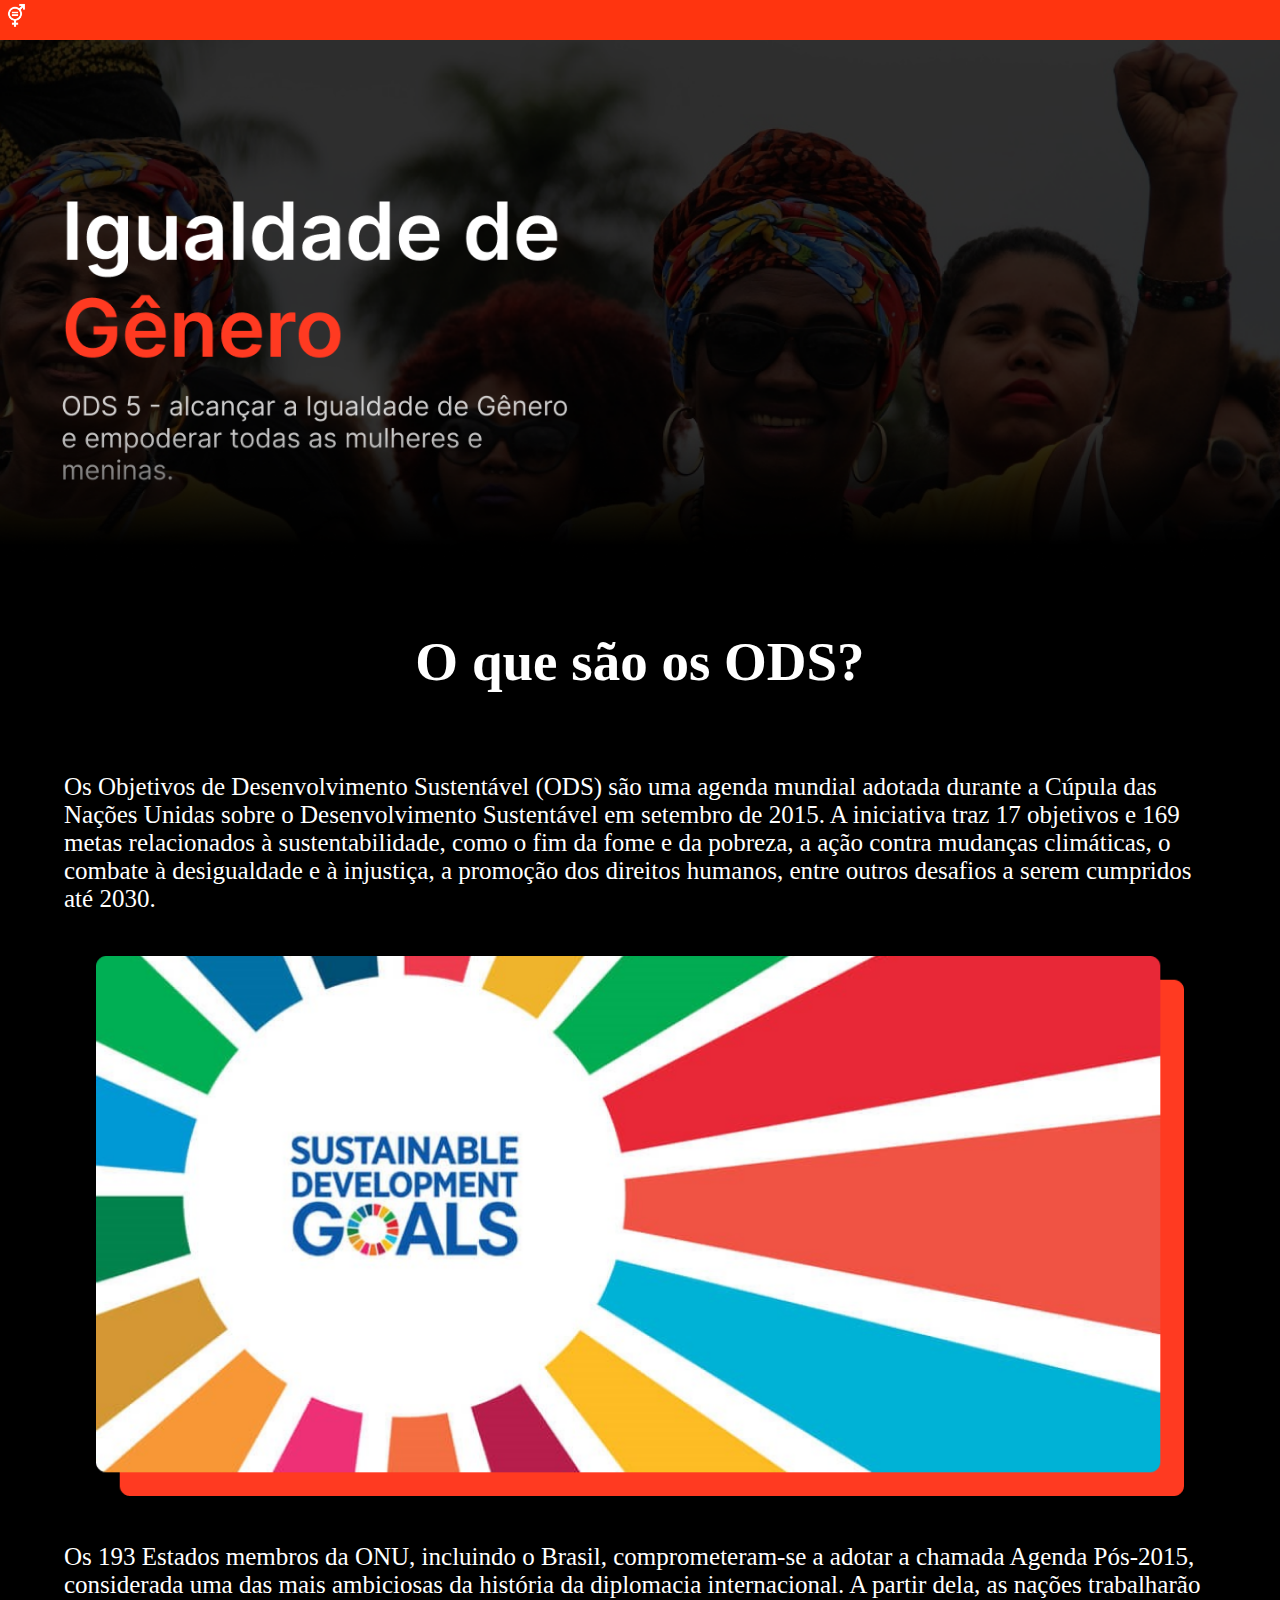
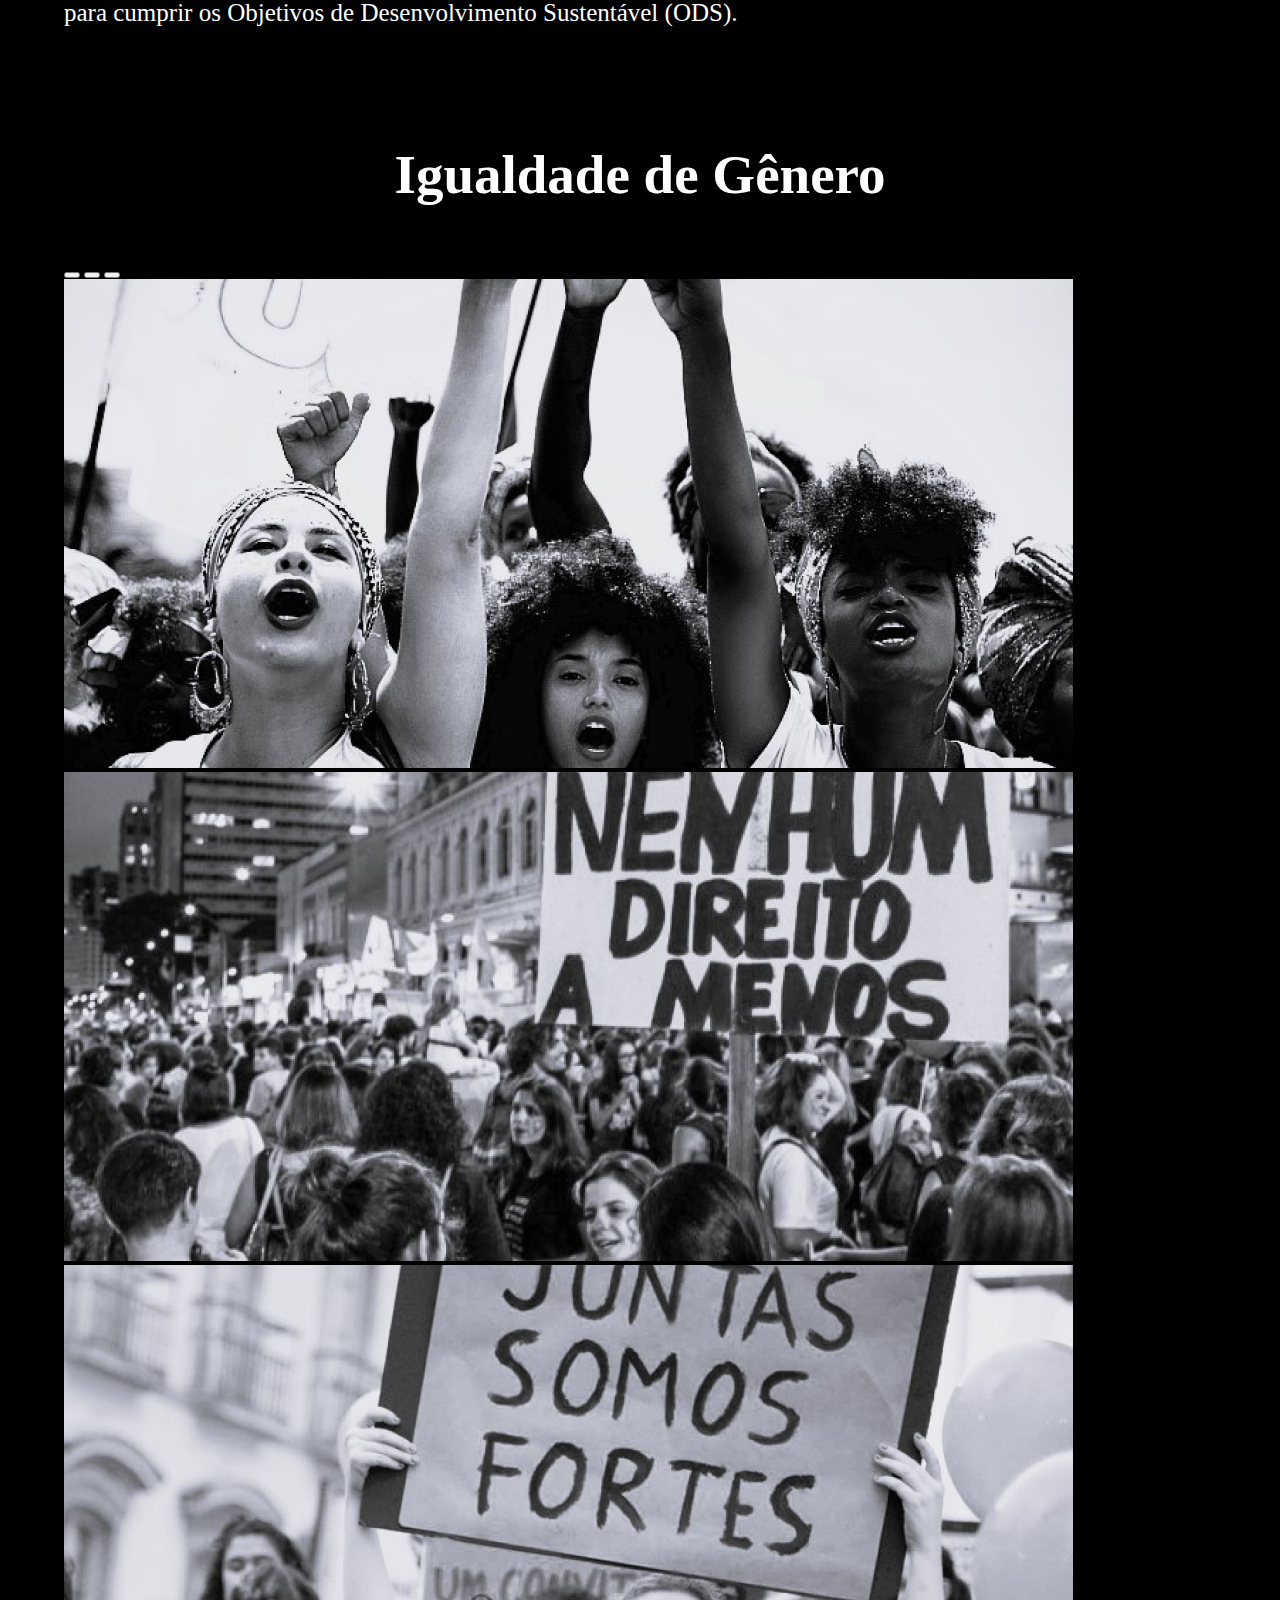
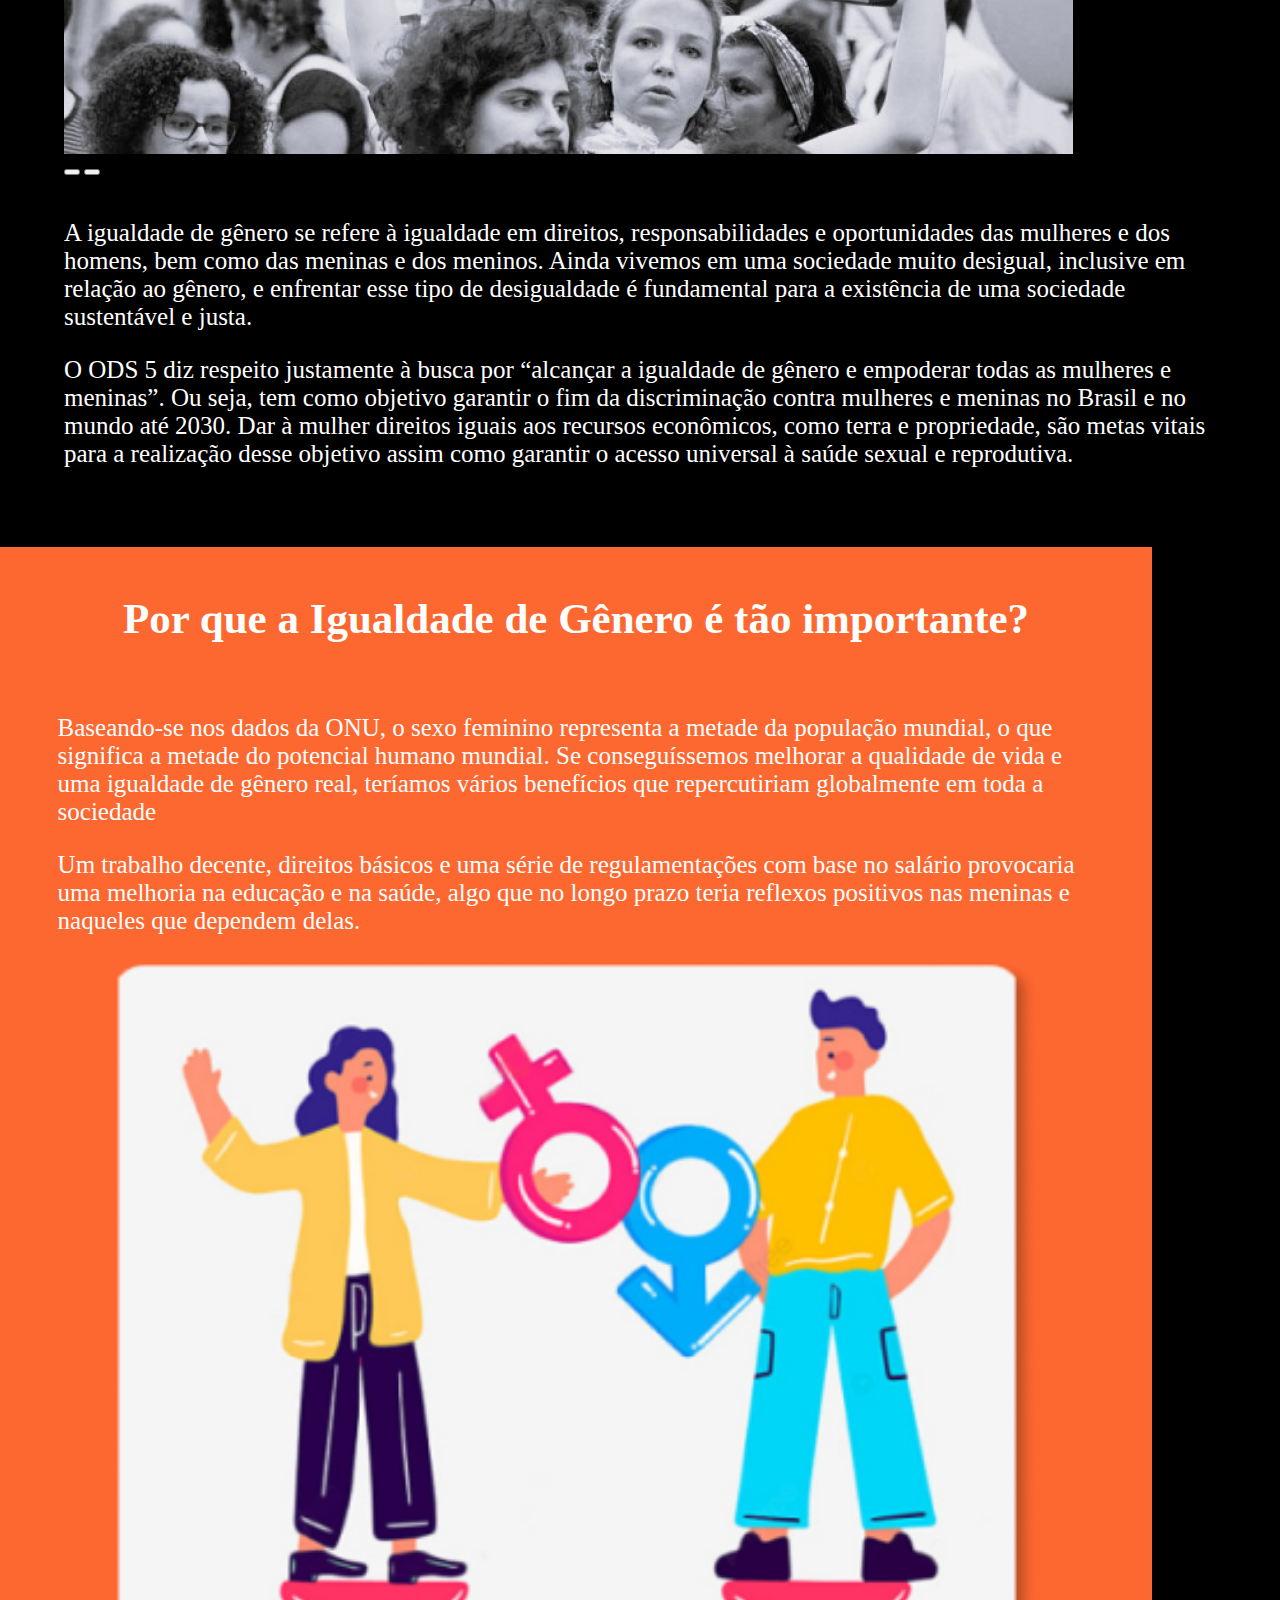
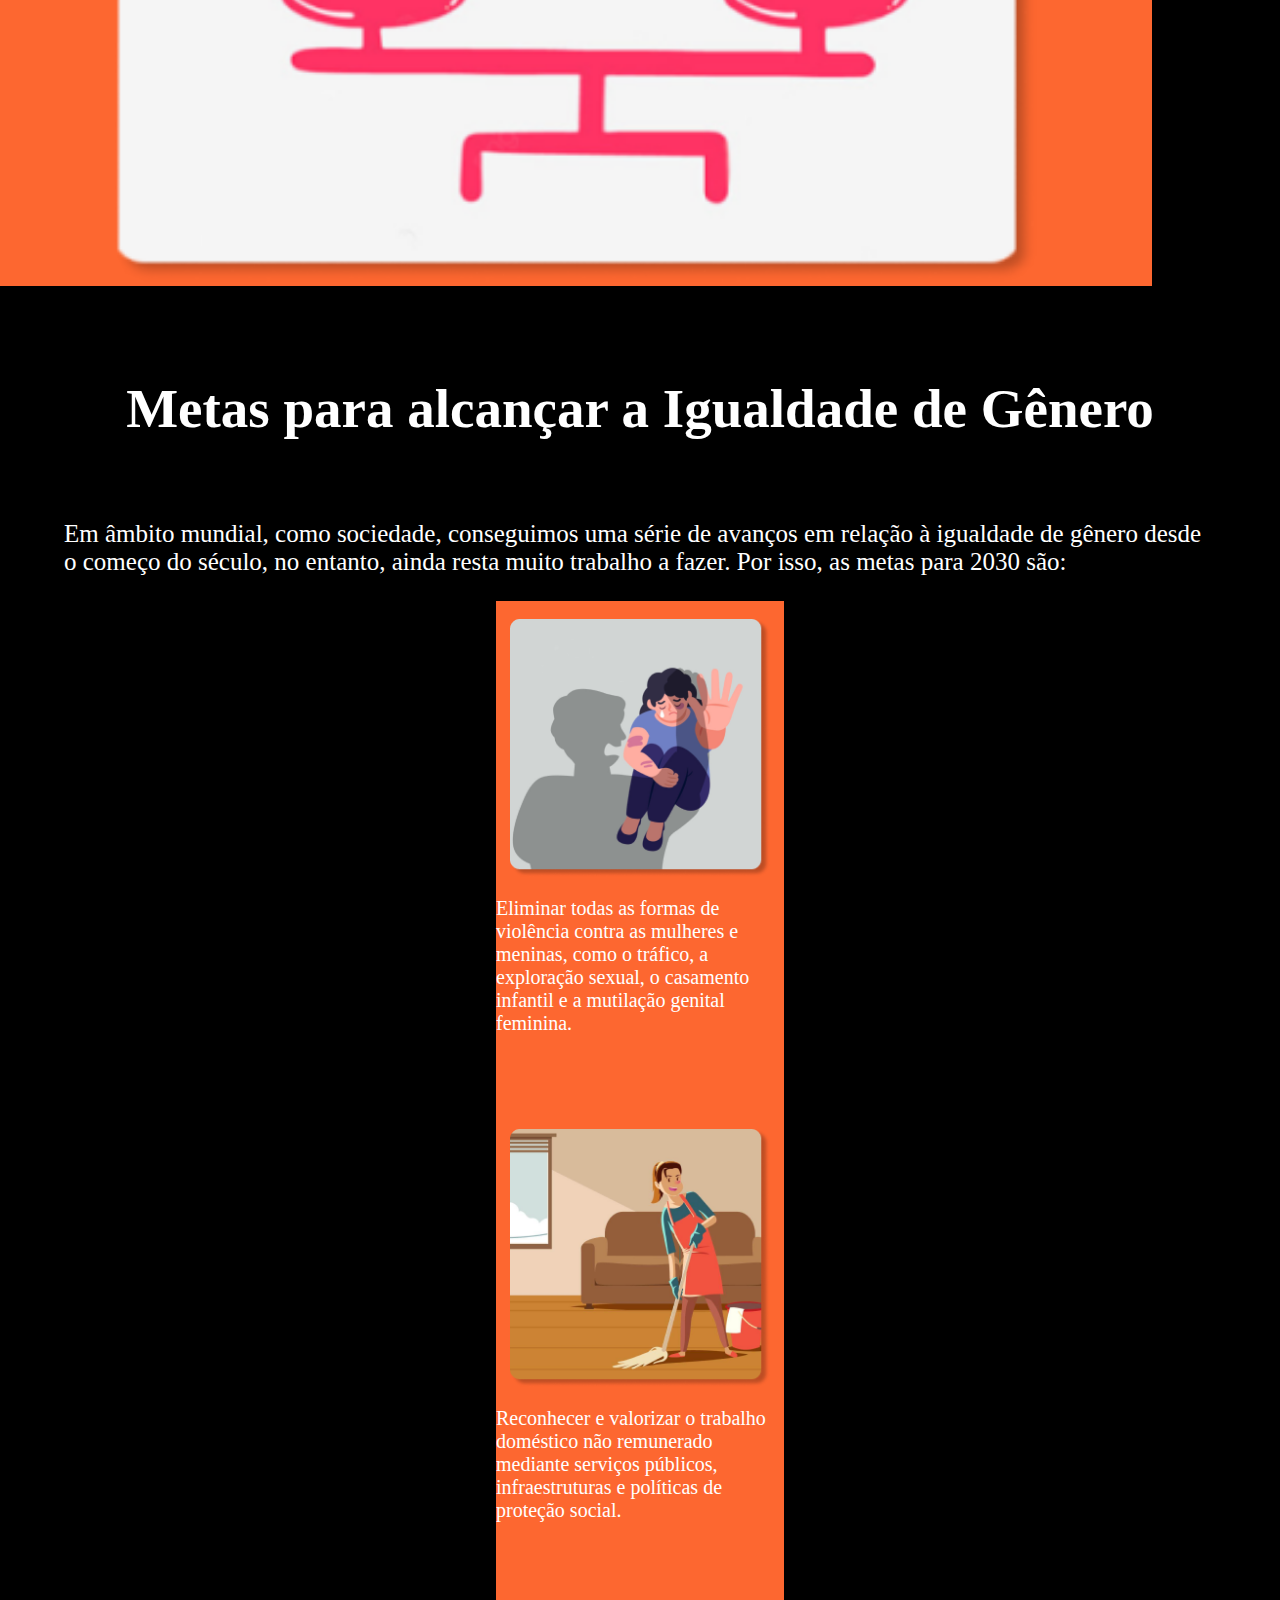
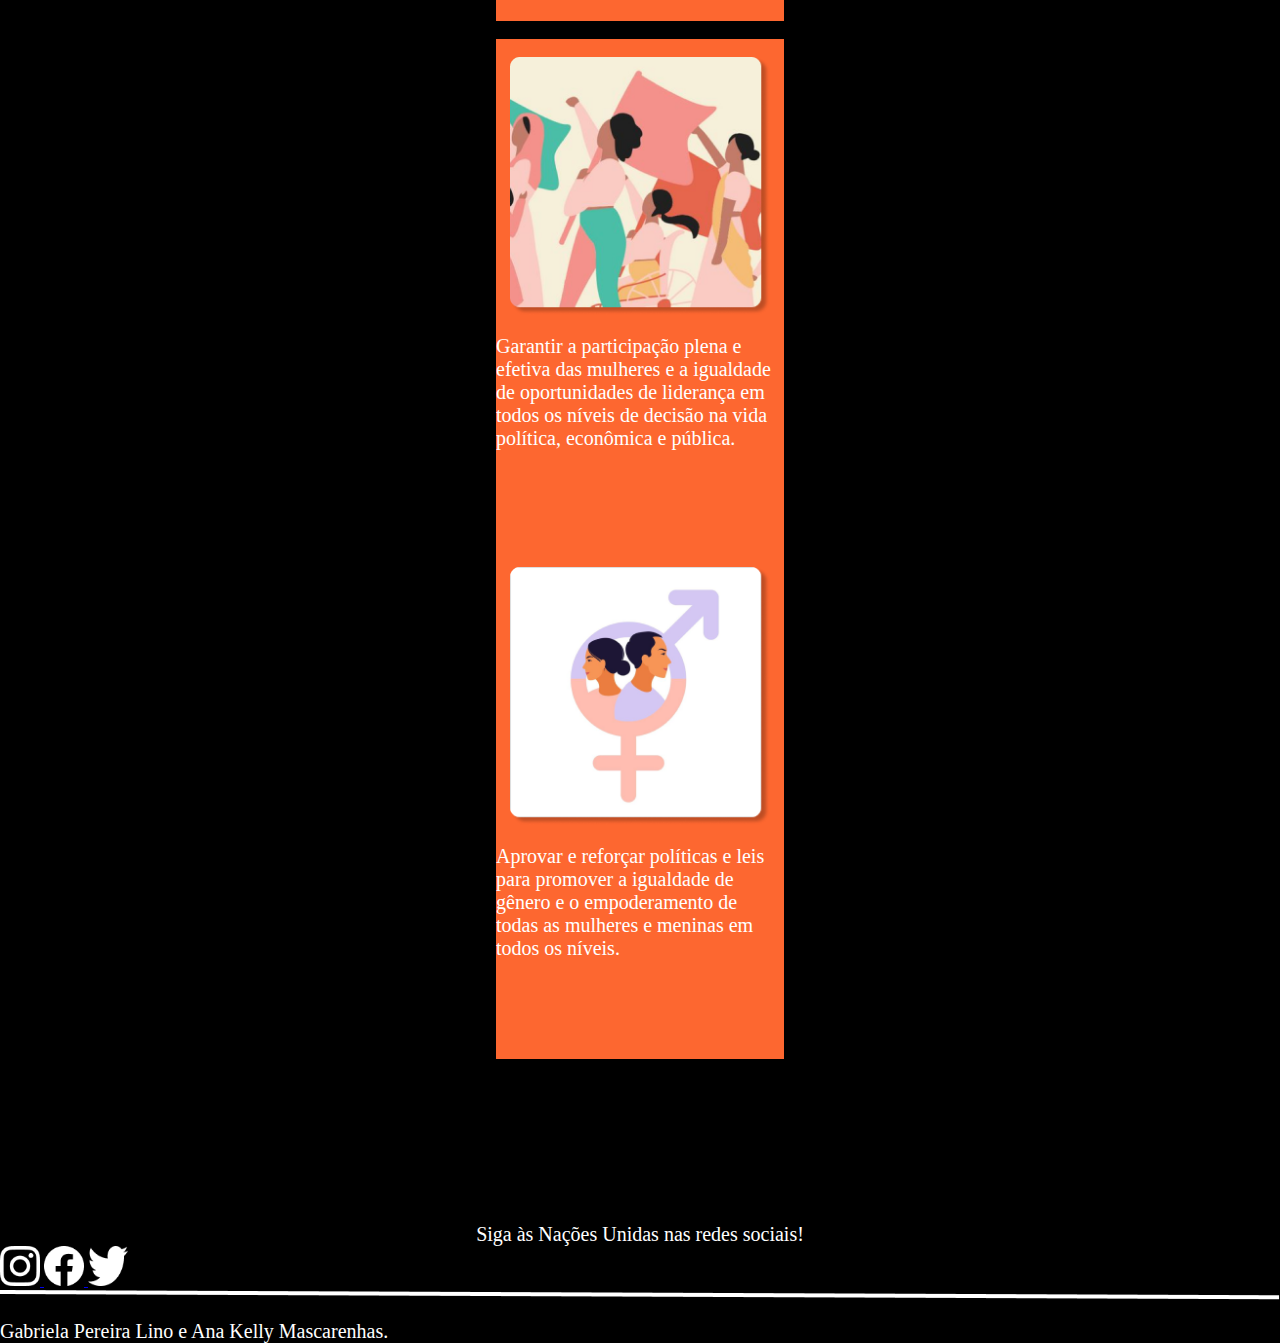
==== commit ed15f44f: "18" ====
--- a/index.html
+++ b/index.html
@@ -147,19 +147,21 @@
             <br>
 
             <div class="row">
+                <div class="col-sm-12 col-xxl-6 col-xl-6 mt-4 ps-4">
+                    <center>
+                        <p class="texto2">
+                            <script>texto3();</script>
+                        </p>
+                        <p class="texto2">
+                            <script>texto03();</script>
+                        </p>
+                    </center>
+                </div>
+                
                 <div class="col-sm-12 col-xxl-6 col-xl-6">
                     <center>
                         <img class="img1 img-fluid" src="imagens/img4.png" alt="ODS">
                     </center>
-                </div>
-
-                <div class="col-sm-12 col-xxl-6 col-xl-6 mt-4">
-                    <p class="texto2">
-                        <script>texto3();</script>
-                    </p>
-                    <p class="texto2">
-                        <script>texto03();</script>
-                    </p>
                 </div>
             </div>
         </div>
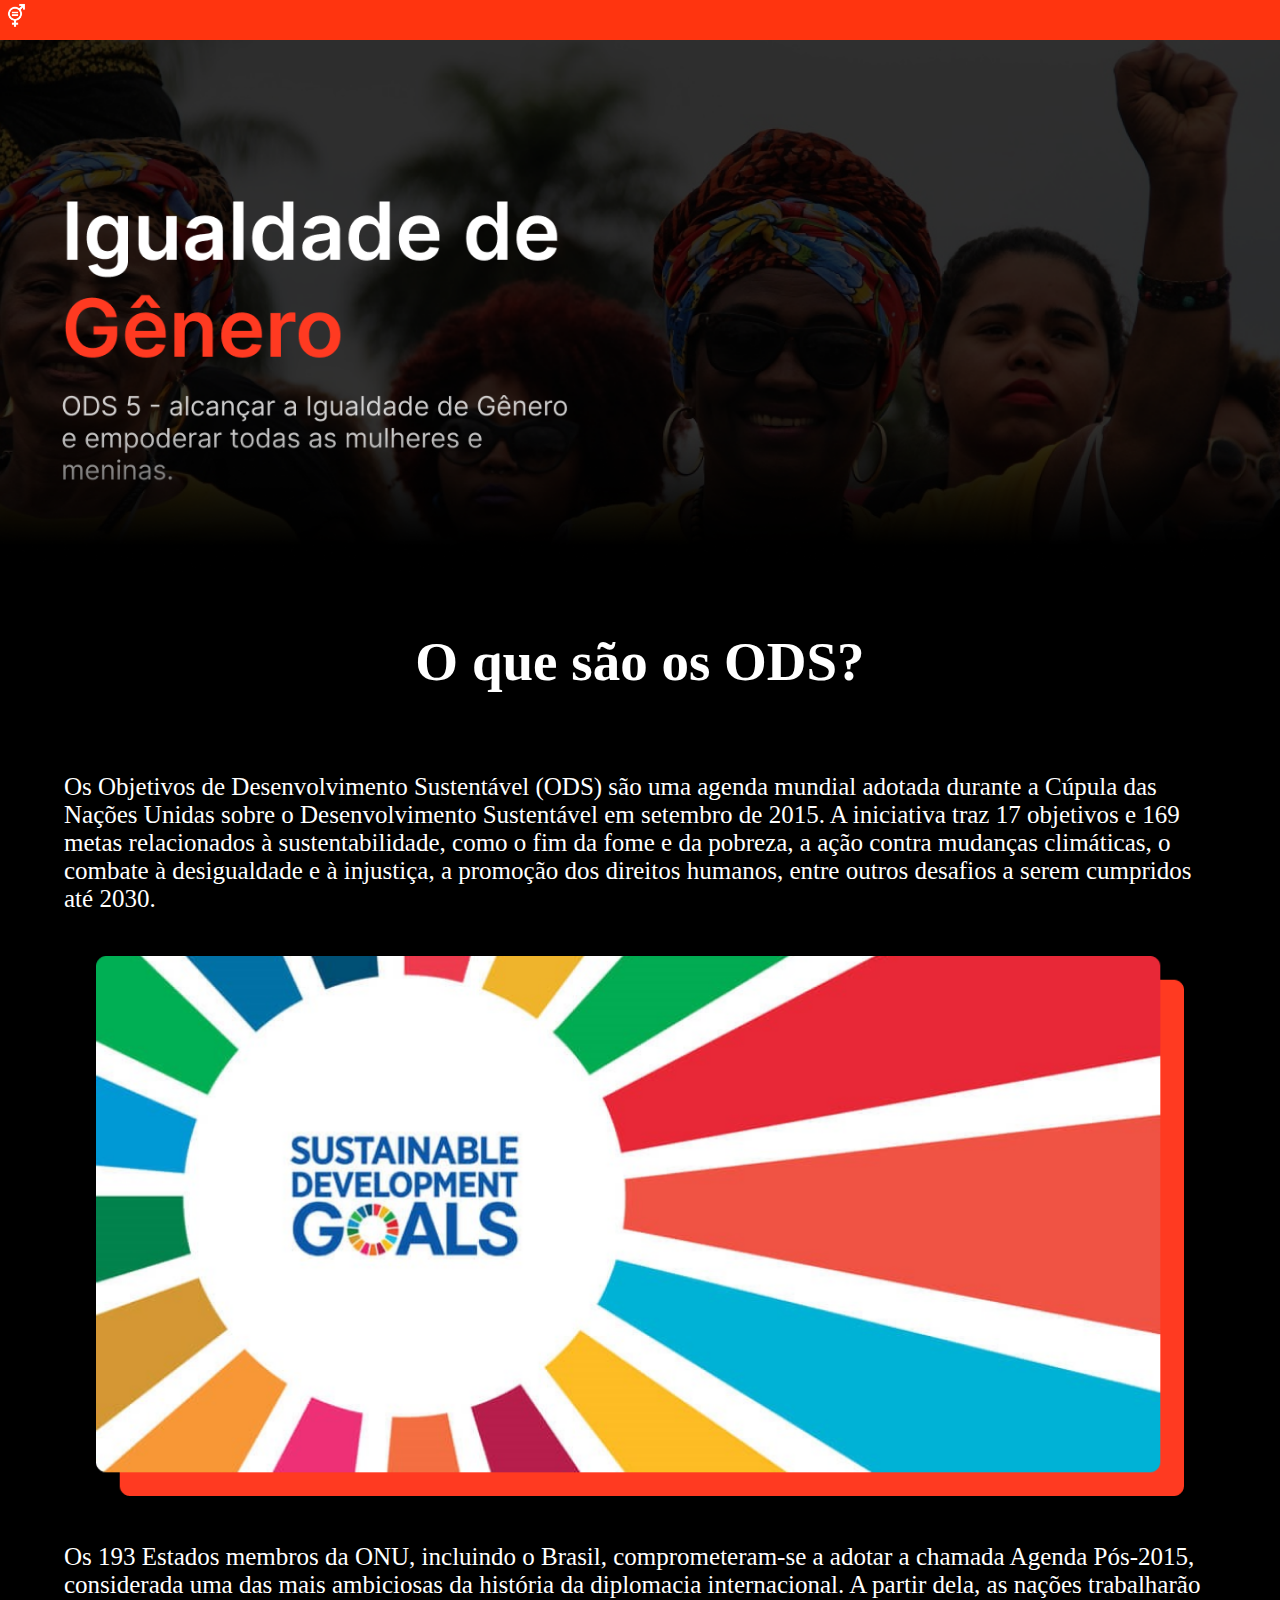
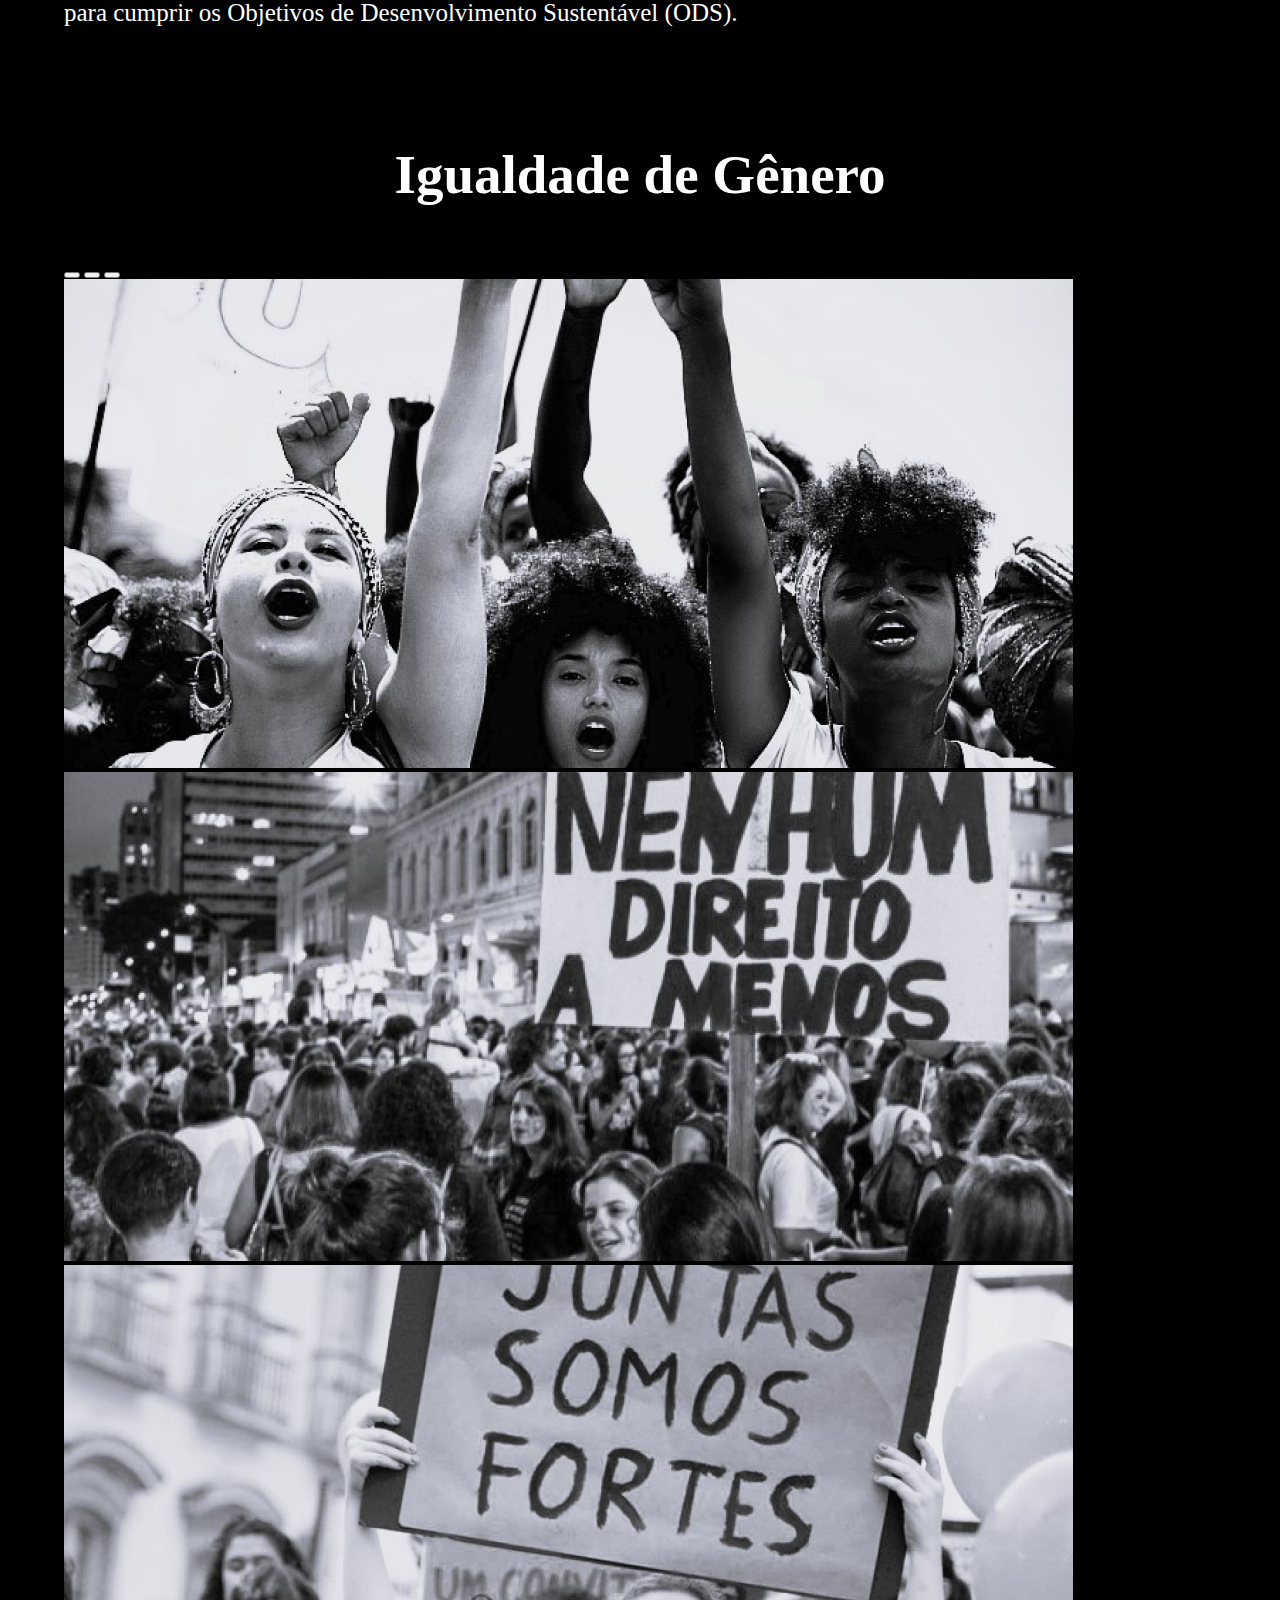
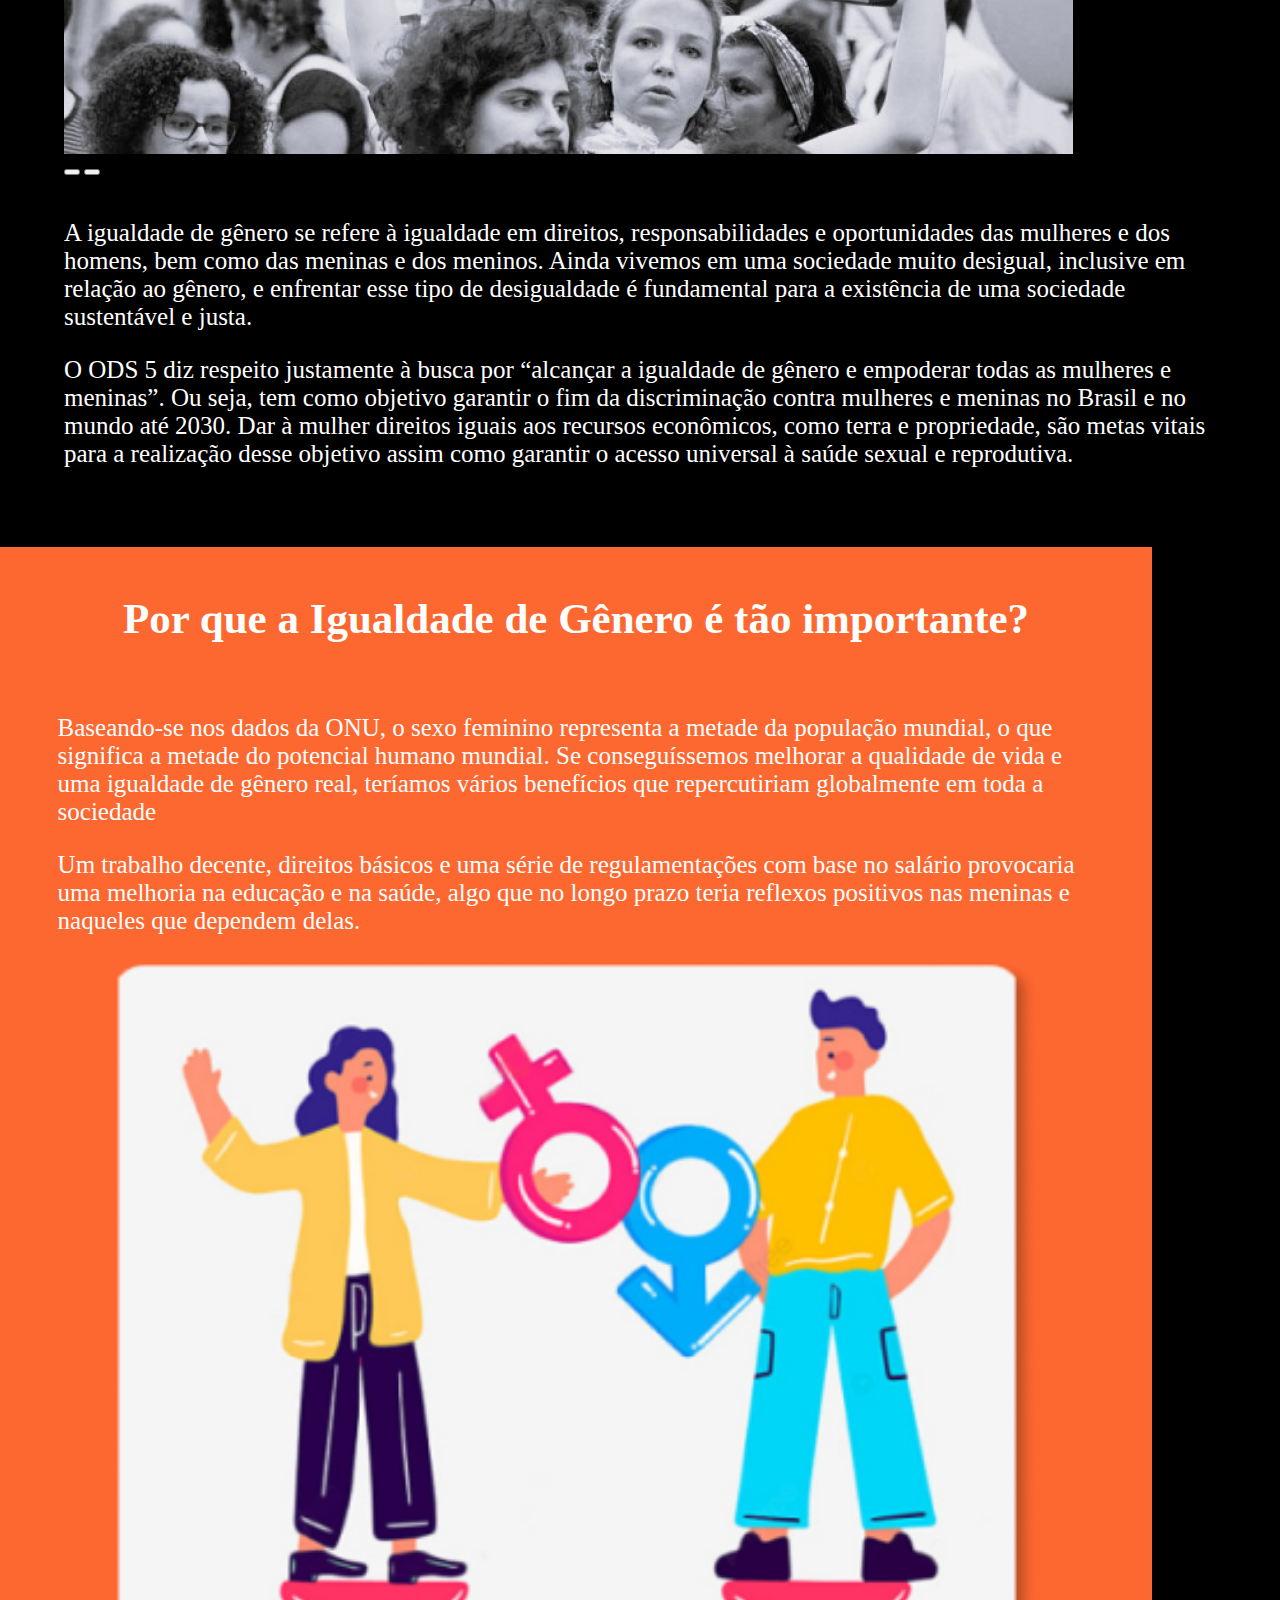
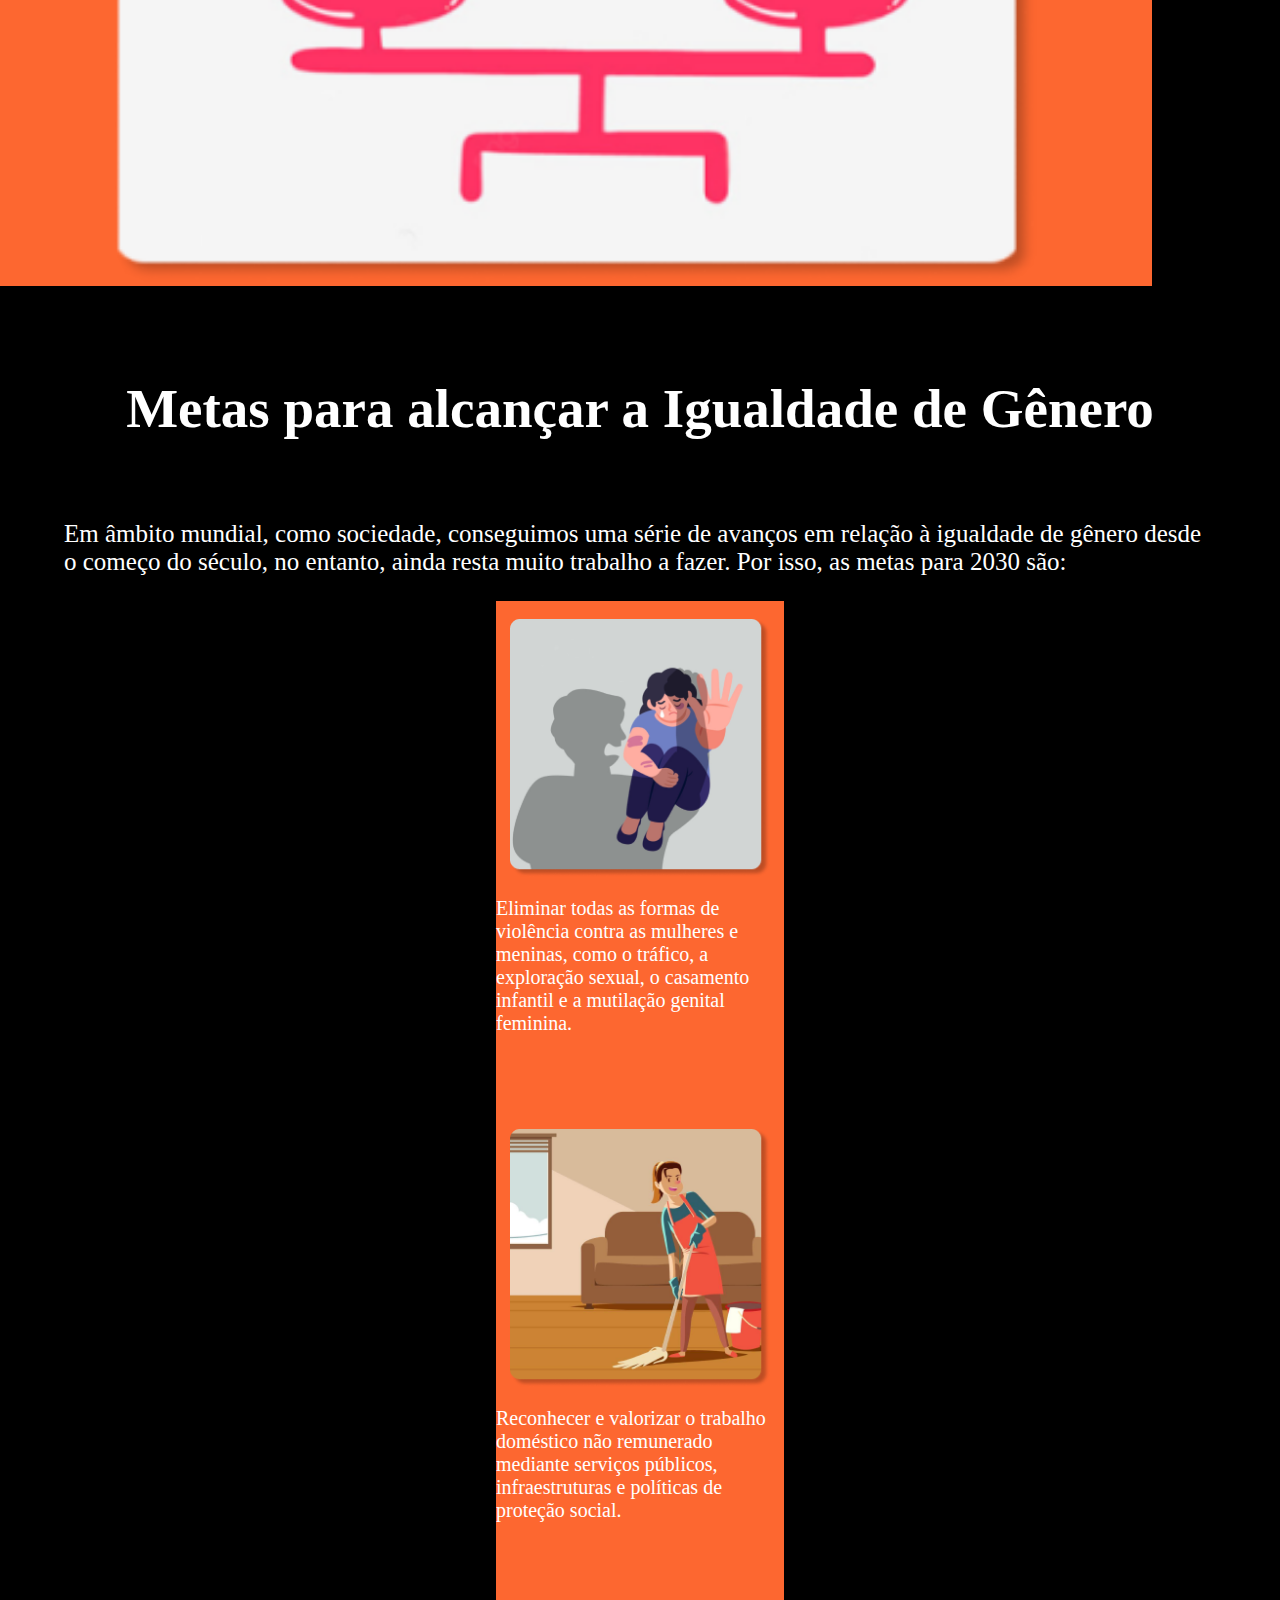
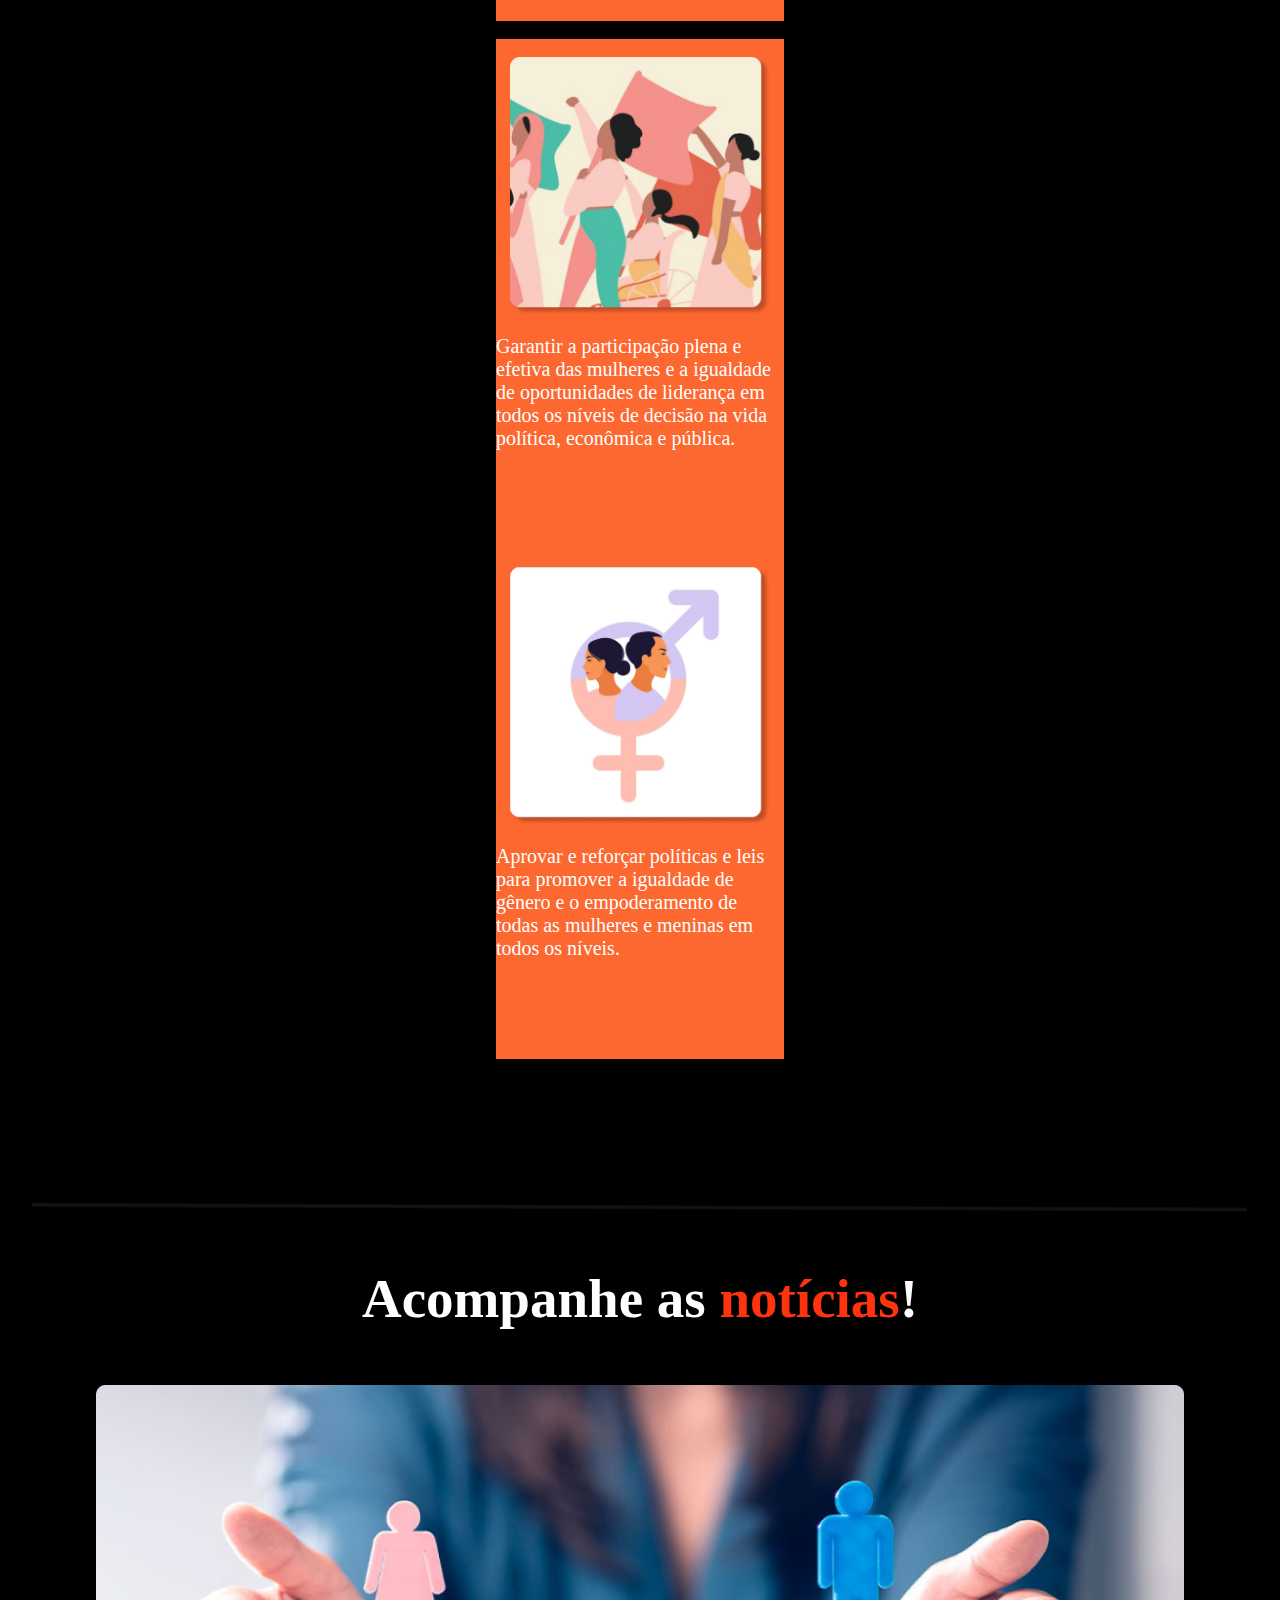
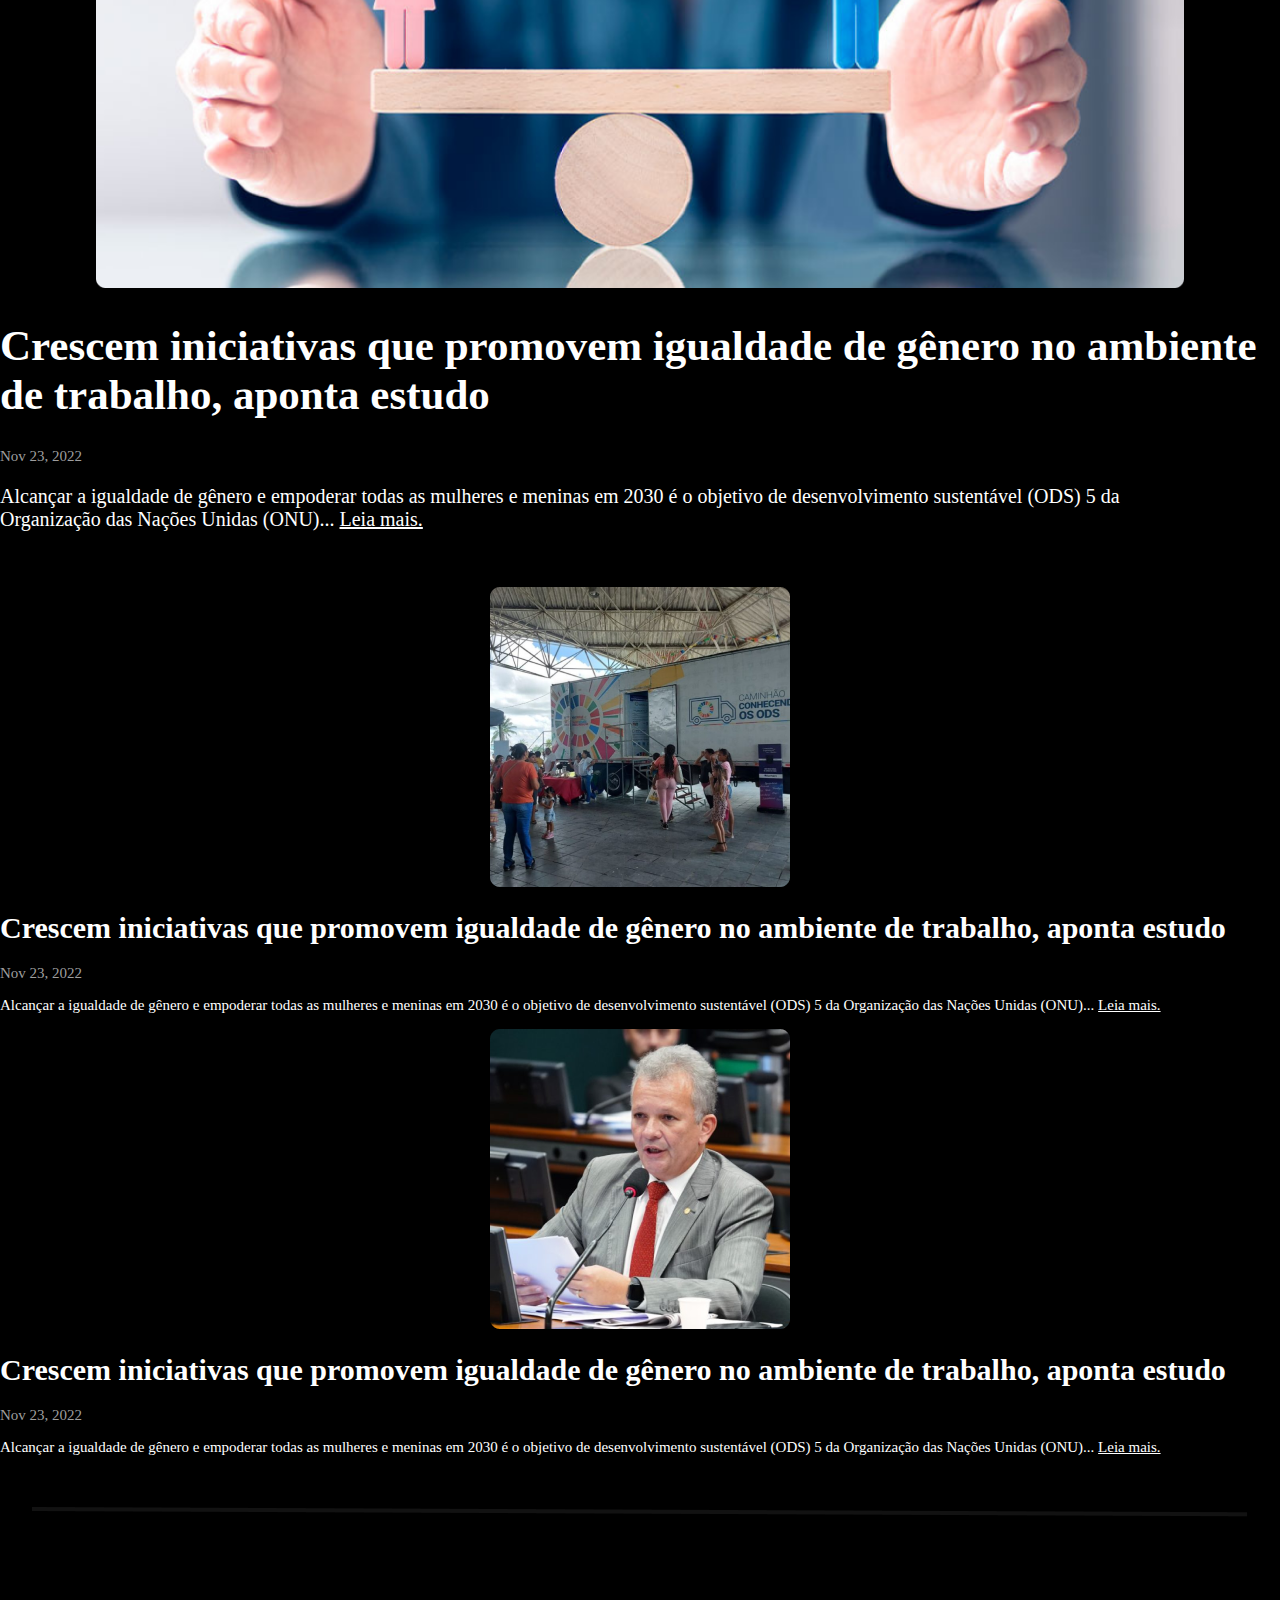
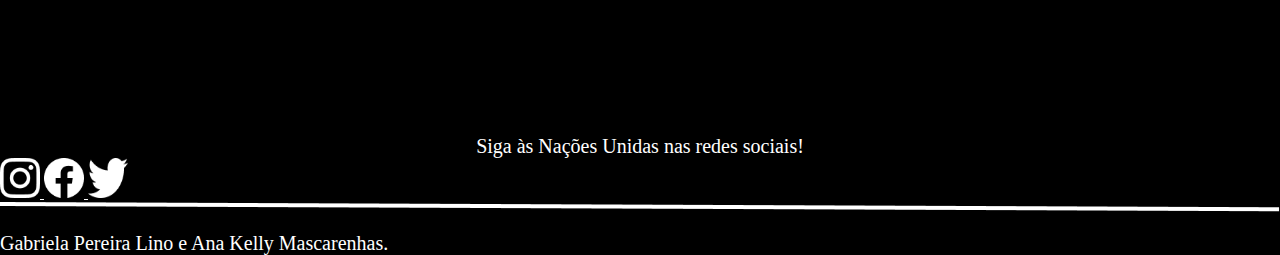
==== commit 8d2a3c7a: "20" ====
--- a/index.html
+++ b/index.html
@@ -4,6 +4,7 @@
     <meta charset="UTF-8">
     <meta http-equiv="X-UA-Compatible" content="IE=edge">
     <meta name="viewport" content="width=device-width, initial-scale=1.0">
+    <link rel="shortcut icon" href="imagens/ods5-logo1.png" type="image/x-icon" />
     <link href="https://cdn.jsdelivr.net/npm/bootstrap@5.2.2/dist/css/bootstrap.min.css" rel="stylesheet" integrity="sha384-Zenh87qX5JnK2Jl0vWa8Ck2rdkQ2Bzep5IDxbcnCeuOxjzrPF/et3URy9Bv1WTRi" crossorigin="anonymous">
     <script src="https://cdn.jsdelivr.net/npm/bootstrap@5.2.2/dist/js/bootstrap.bundle.min.js" integrity="sha384-OERcA2EqjJCMA+/3y+gxIOqMEjwtxJY7qPCqsdltbNJuaOe923+mo//f6V8Qbsw3" crossorigin="anonymous"></script>
     <script src="js/funcoes.js" type="text/javascript"></script>
@@ -15,7 +16,7 @@
         <!--início navbar-->
         <nav class="navbar1 navbar navbar-expand-sm">
             <div class="container-fluid">
-                <img src="imagens/ods5-logo.png" alt="ODS Logo" style="width:30px;" class="rounded-pill"> 
+                <img src="imagens/ods5-logo2.png" alt="ODS Logo" style="width:30px;" class="rounded-pill"> 
             </div>
         </nav>
         <!--fim navbar-->
@@ -27,7 +28,7 @@
         <br><br>
 
         <!--O que são os ODS? - início-->
-        <div class="container mt-3">
+        <div class="container-fluid mt-3">
             <div class="row">
                 <div class="col">
                     <h1>
@@ -251,6 +252,70 @@
         <!--Metas para alcançar a Igualdade de Gênero - fim-->
 
         <br><br><br><br><br><br><br><br>
+
+        <!--Notícias início-->
+        <div class="container-fluid">
+            <div class="row">
+                <div class="col">
+                    <img src="imagens/linha1.png" class="linha-noticias">
+                </div>
+            </div>
+
+            <br>
+
+            <div class="row">
+                <div class="col">
+                    <h1>Acompanhe as <span style="color: #ff340f;">notícias</span>!</h1>
+                </div>
+            </div>
+
+            <br>
+
+            <div class="row">
+                <div class="col-sm-12">
+                    <center>
+                        <img src="imagens/noticia1.png" style="width: 85%;">
+                    </center>
+                    <div class="container">
+                        <script>funcaoNoticia();</script>
+                    </div>
+                </div>
+            </div>
+
+            <br><br>
+
+            <div class="container">
+                <div class="row">
+                    <div class=" col-sm-12 col-xxl-3">
+                        <center>
+                            <img src="imagens/noticia2.png">
+                        </center>
+                    </div>
+                    <div class="col-sm-12 col-xxl-3">
+                        <script>funcaoNoticia2();</script>
+                    </div>
+                    <div class=" col-sm-12 col-xxl-3">
+                        <center>
+                            <img src="imagens/noticia3.png">
+                        </center>
+                    </div>
+                    <div class="col-sm-12 col-xxl-3">
+                        <script>funcaoNoticia2();</script>
+                    </div>
+                </div>
+            </div>
+
+            <br><br>
+
+            <div class="row">
+                <div class="col">
+                    <img src="imagens/linha1.png" class="linha-noticias">
+                </div>
+            </div>
+        </div>
+        <!--Notícias fim-->
+
+        <br><br><br><br><br><br><br><br><br><br><br>
 
         <!--footer início-->
         <nav class="navbar navbar-expand-sm footer1"></nav>
@@ -273,7 +338,7 @@
               </section>
 
               <section class="mb-4">
-                <img src="imagens/linha.png" class="linha-footer">
+                <img src="imagens/linha2.png" class="linha-footer">
               </section>
 
               <section class="mb-4">
@@ -284,4 +349,4 @@
         <!--footer fim-->
     </div>
 </body>
-</html>+</html>
--- a/css/style.css
+++ b/css/style.css
@@ -100,6 +100,25 @@
     font-size: min(20px, 5vw);
 }
 
+a:link, a:visited {
+    color: #ffffff;
+}
+
+.subtitulo-noticia{
+    color: #9E9E9E; 
+    width: 90%; 
+    font-size: min(20px, 4vw); 
+    text-align: left; 
+    font-style: italic;
+}
+
+.corpo-noticia{
+    color: #9E9E9E; 
+    width: 90%; 
+    font-size: min(25px, 4vw); 
+    text-align: left; 
+}
+
 .footer1{
     background-color: #ff340f;
 }
@@ -111,6 +130,13 @@
 
 #icons:active{
     transform: scale(0.95);
+}
+
+.linha-noticias{
+    display: block;
+    margin-left: auto;
+    margin-right: auto;
+    width: 95%;
 }
 
 .linha-footer{
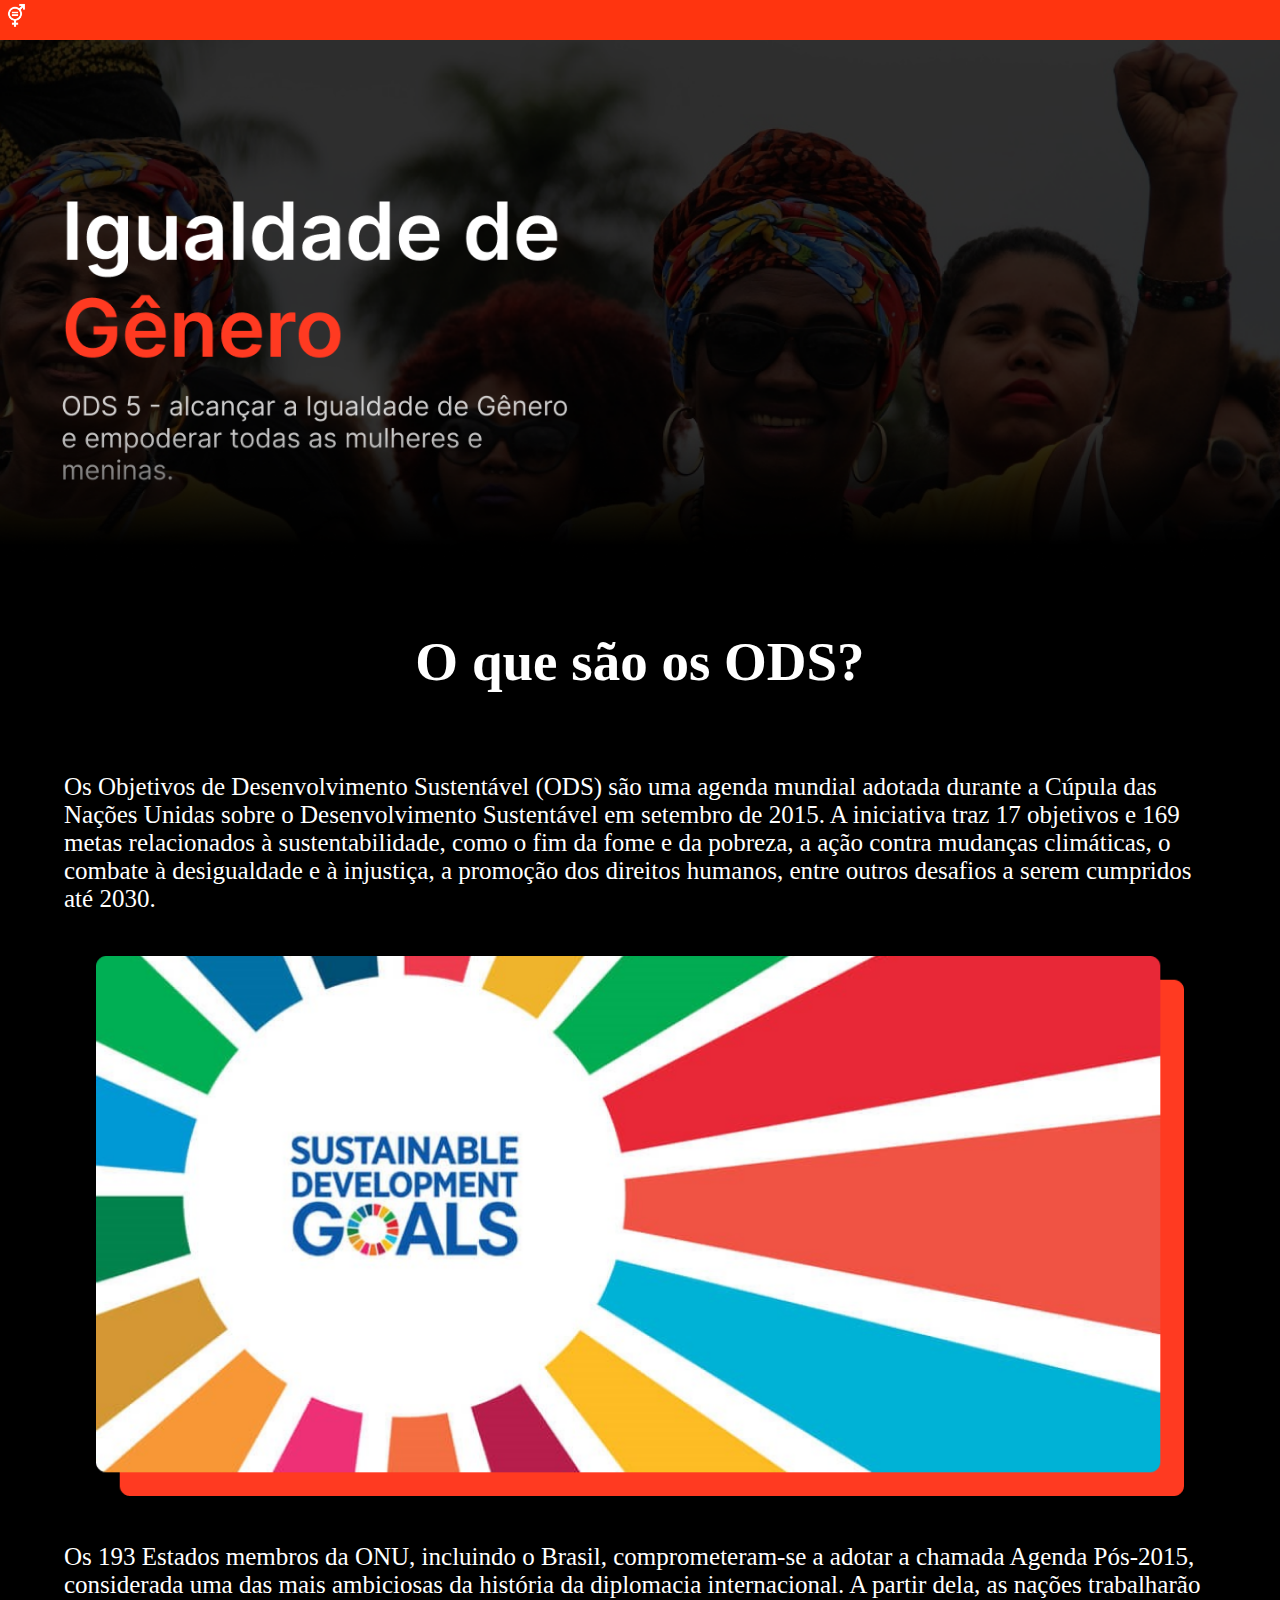
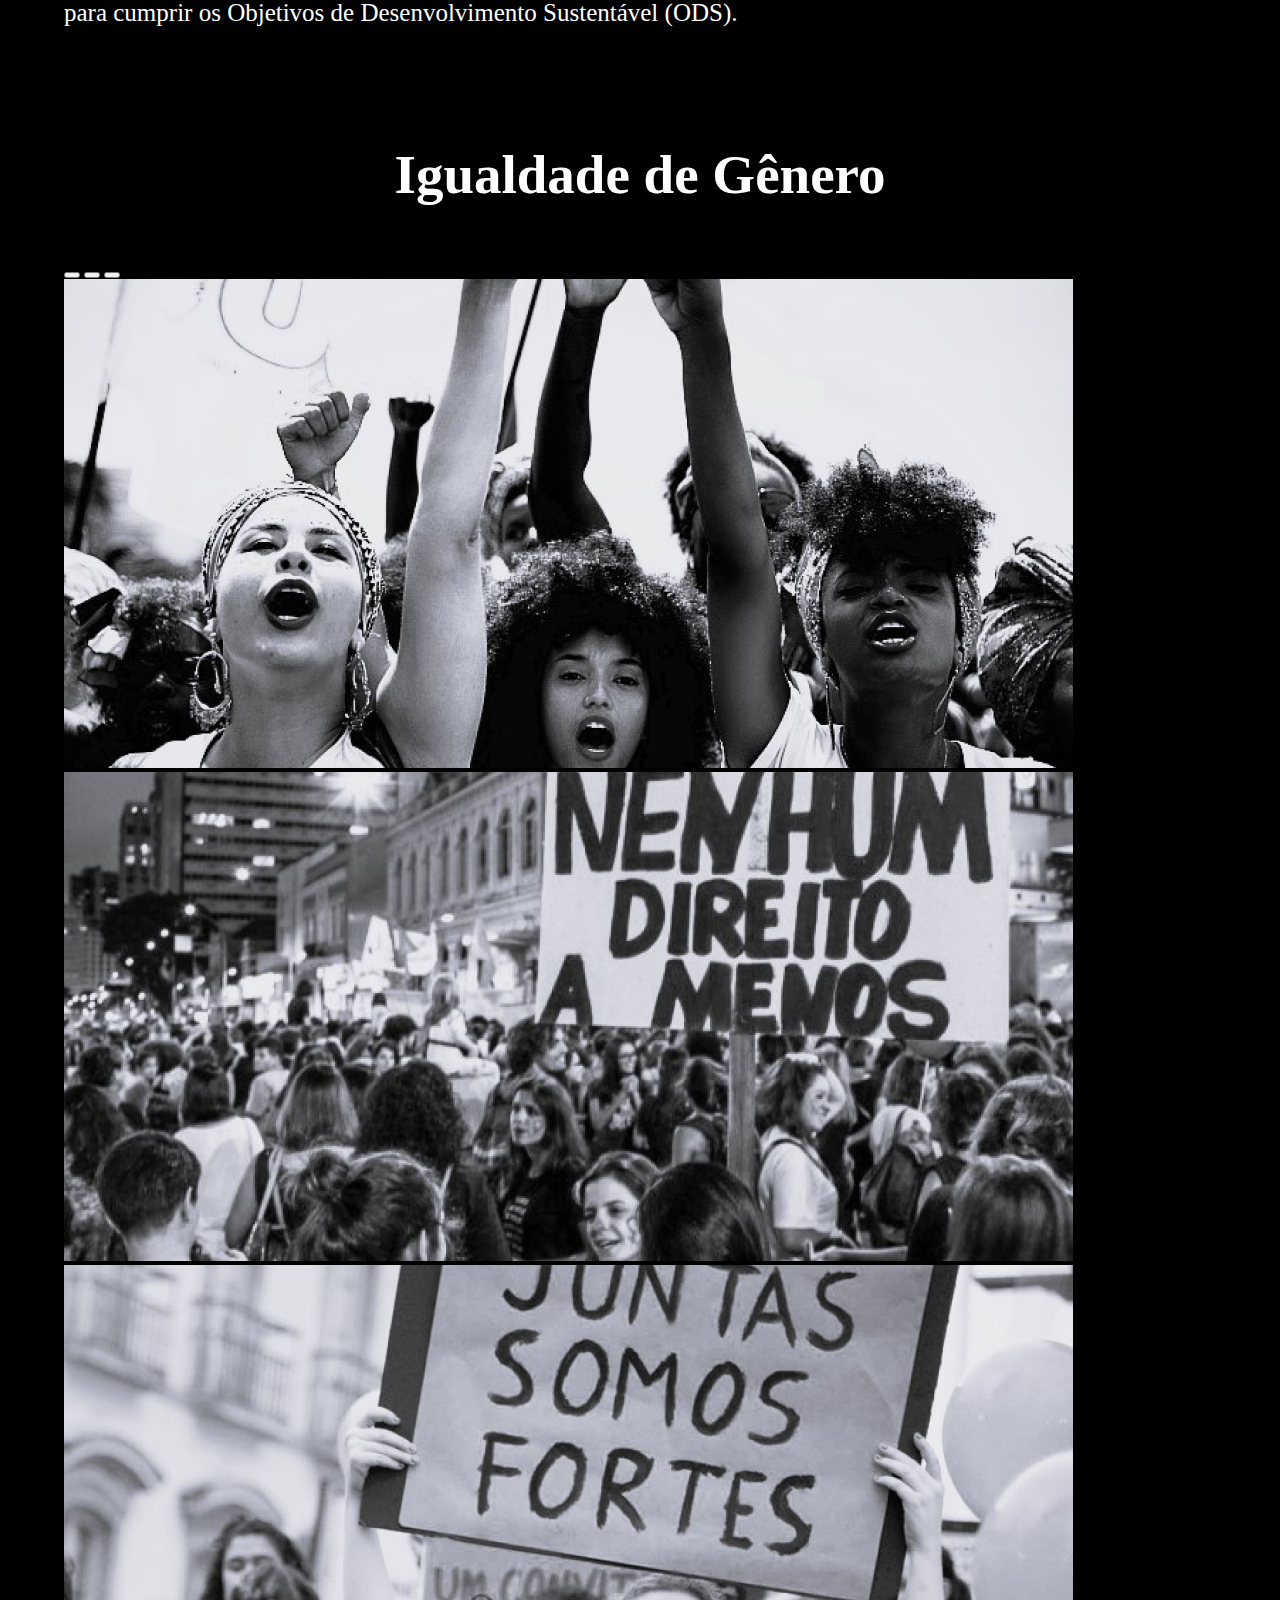
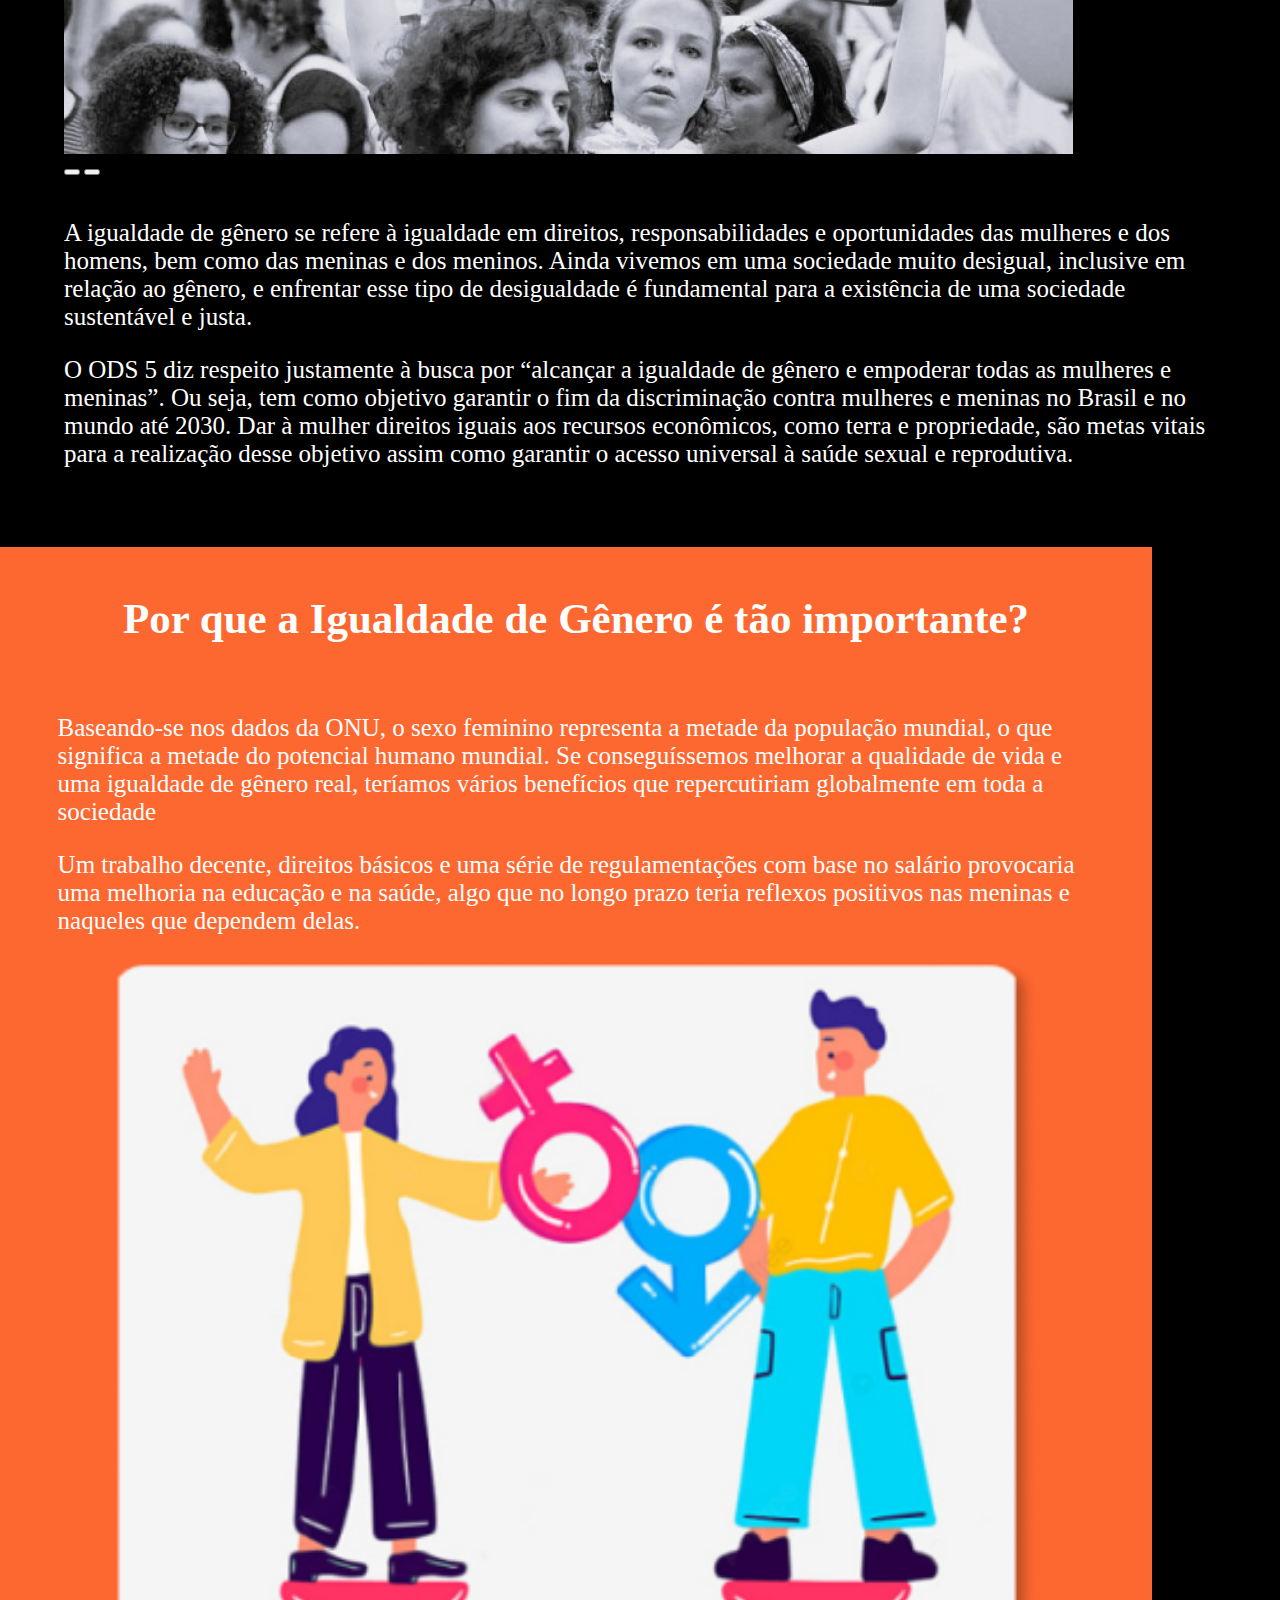
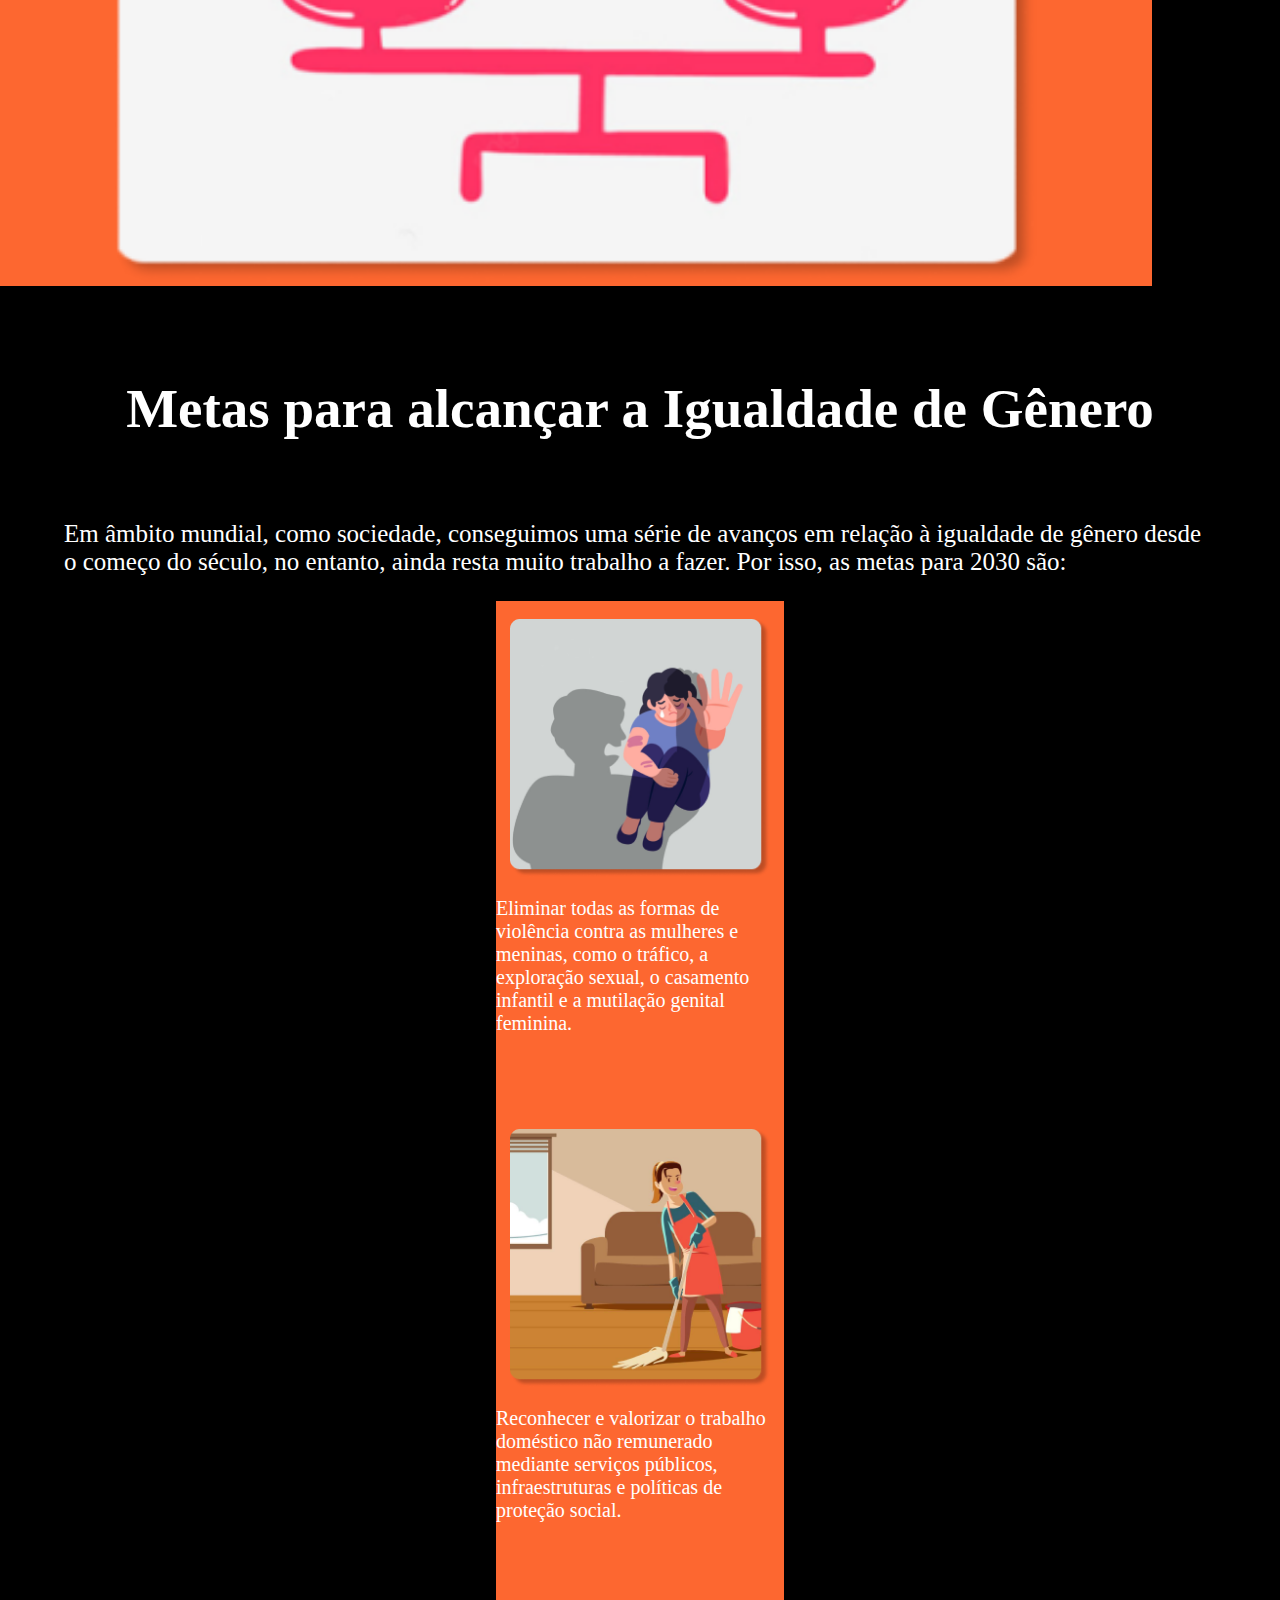
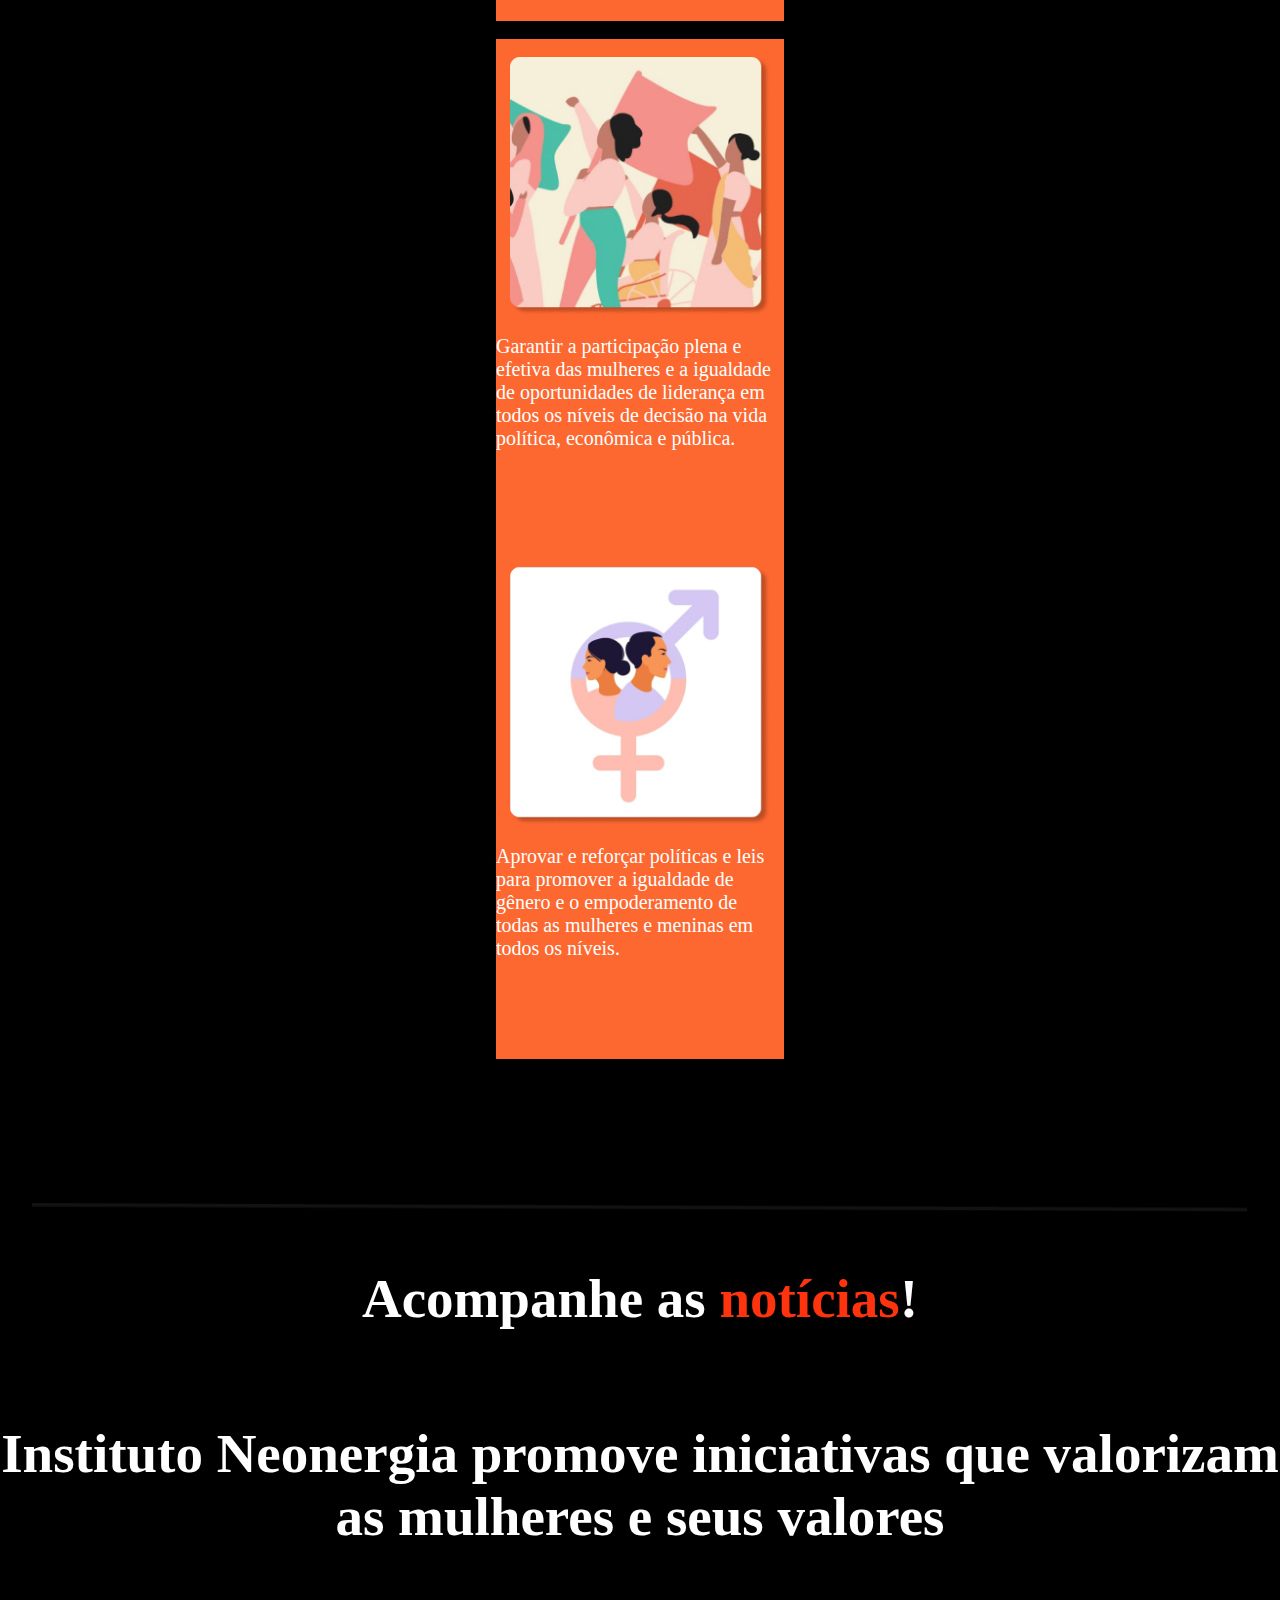
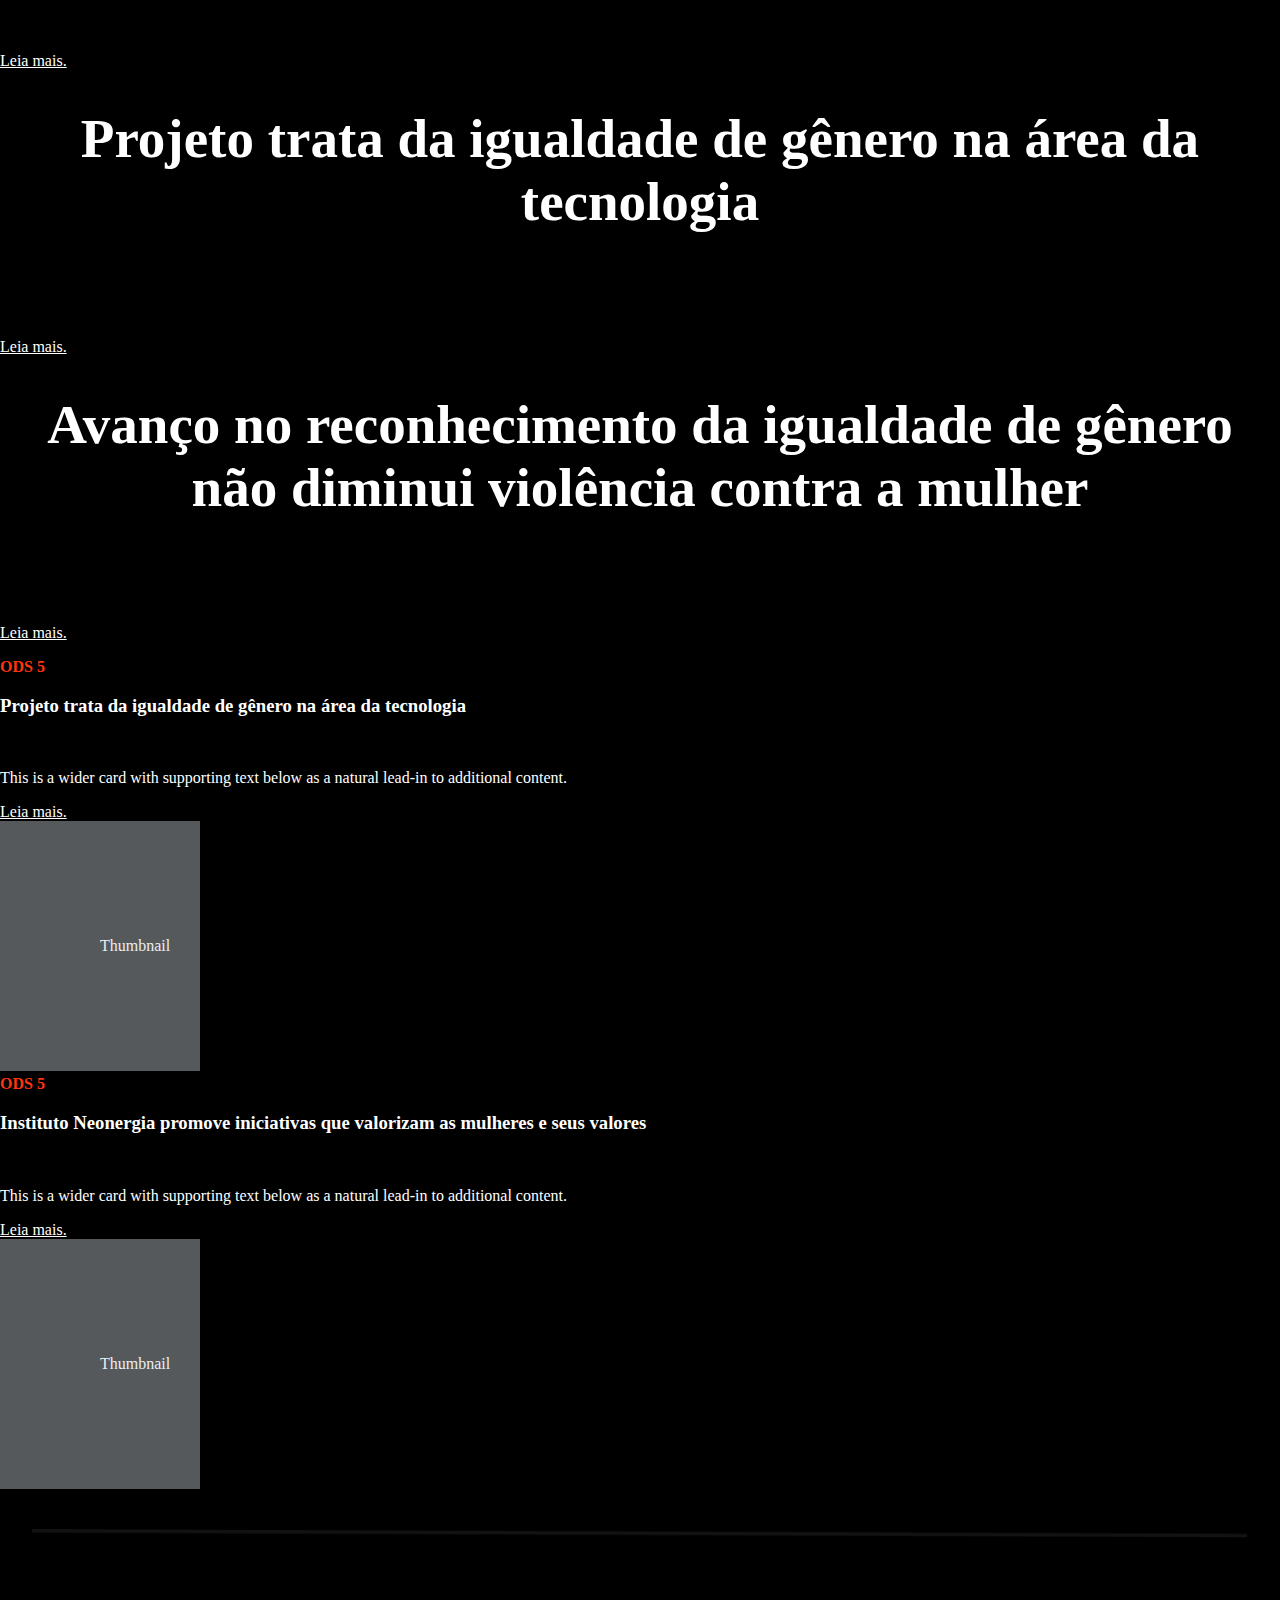
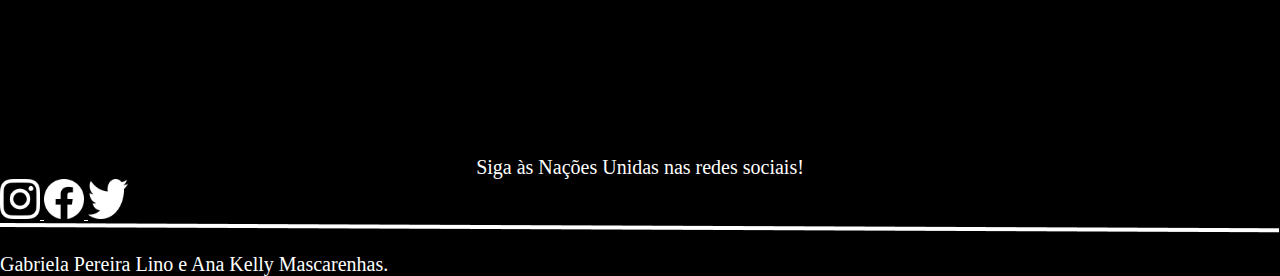
==== commit 7210bb32: "21" ====
--- a/index.html
+++ b/index.html
@@ -271,38 +271,45 @@
 
             <br>
 
-            <div class="row">
-                <div class="col-sm-12">
-                    <center>
-                        <img src="imagens/noticia1.png" style="width: 85%;">
-                    </center>
-                    <div class="container">
+            <div class="container">
+                <div class="p-4 p-md-5 mb-4 rounded text-bg-dark">
+                    <div class="col-md-8 px-0">
                         <script>funcaoNoticia();</script>
                     </div>
                 </div>
-            </div>
-
-            <br><br>
-
-            <div class="container">
+
                 <div class="row">
-                    <div class=" col-sm-12 col-xxl-3">
-                        <center>
-                            <img src="imagens/noticia2.png">
-                        </center>
-                    </div>
-                    <div class="col-sm-12 col-xxl-3">
-                        <script>funcaoNoticia2();</script>
-                    </div>
-                    <div class=" col-sm-12 col-xxl-3">
-                        <center>
-                            <img src="imagens/noticia3.png">
-                        </center>
-                    </div>
-                    <div class="col-sm-12 col-xxl-3">
-                        <script>funcaoNoticia2();</script>
-                    </div>
-                </div>
+                    <div class="col-md-6">
+                        <div class="row g-0 border rounded overflow-hidden flex-md-row mb-4 shadow-sm h-md-250 position-relative">
+                            <div class="col p-4 d-flex flex-column position-static">
+                                <strong class="d-inline-block mb-2" style="color: #ff340f;">ODS 5</strong>
+                                <h3 class="mb-0" style="color: #ffffff">Projeto trata da igualdade de gênero na área da tecnologia</h3>
+                                <div class="mb-1 text-muted">Nov 11</div>
+                                <p class="mb-auto" style="color: #ffffff">This is a wider card with supporting text below as a natural lead-in to additional content.</p>
+                                <a href="#" class="stretched-link">Leia mais.</a>
+                            </div>
+                            <div class="col-auto d-none d-lg-block">
+                                <svg class="bd-placeholder-img" width="200" height="250" xmlns="http://www.w3.org/2000/svg" role="img" aria-label="Placeholder: Thumbnail" preserveAspectRatio="xMidYMid slice" focusable="false"><title>Placeholder</title><rect width="100%" height="100%" fill="#55595c"/><text x="50%" y="50%" fill="#eceeef" dy=".3em">Thumbnail</text></svg>
+                            </div>
+                        </div>
+                    </div>
+
+                    <div class="col-md-6">
+                        <div class="row g-0 border rounded overflow-hidden flex-md-row mb-4 shadow-sm h-md-250 position-relative">
+                            <div class="col p-4 d-flex flex-column position-static">
+                                <strong class="d-inline-block mb-2" style="color: #ff340f;">ODS 5</strong>
+                                <h3 class="mb-0" style="color: #ffffff">Instituto Neonergia promove iniciativas que valorizam as mulheres e seus valores</h3>
+                                <div class="mb-1 text-muted">Nov 11</div>
+                                <p class="mb-auto" style="color: #ffffff">This is a wider card with supporting text below as a natural lead-in to additional content.</p>
+                                <a href="#" class="stretched-link">Leia mais.</a>
+                            </div>
+                            <div class="col-auto d-none d-lg-block">
+                                <svg class="bd-placeholder-img" width="200" height="250" xmlns="http://www.w3.org/2000/svg" role="img" aria-label="Placeholder: Thumbnail" preserveAspectRatio="xMidYMid slice" focusable="false"><title>Placeholder</title><rect width="100%" height="100%" fill="#55595c"/><text x="50%" y="50%" fill="#eceeef" dy=".3em">Thumbnail</text></svg>
+                            </div>
+                        </div>
+                    </div>
+                </div>
+                
             </div>
 
             <br><br>
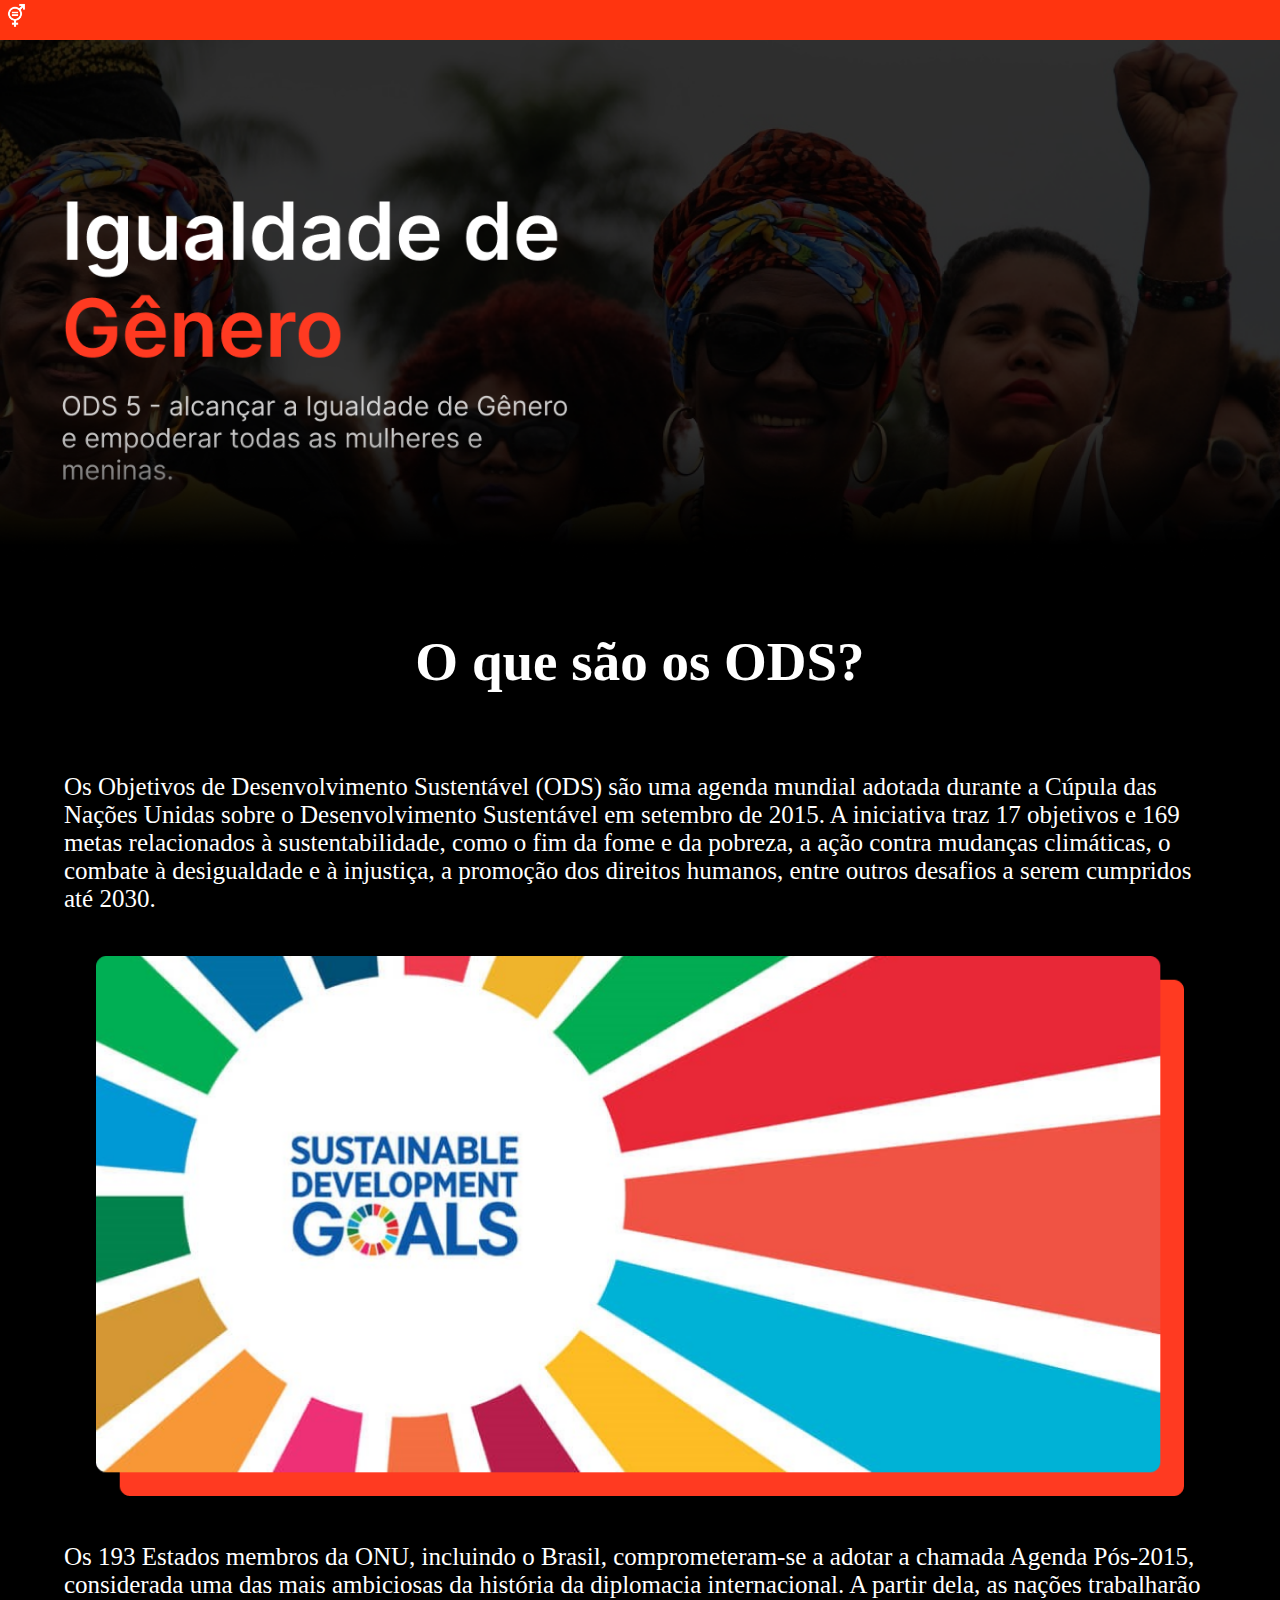
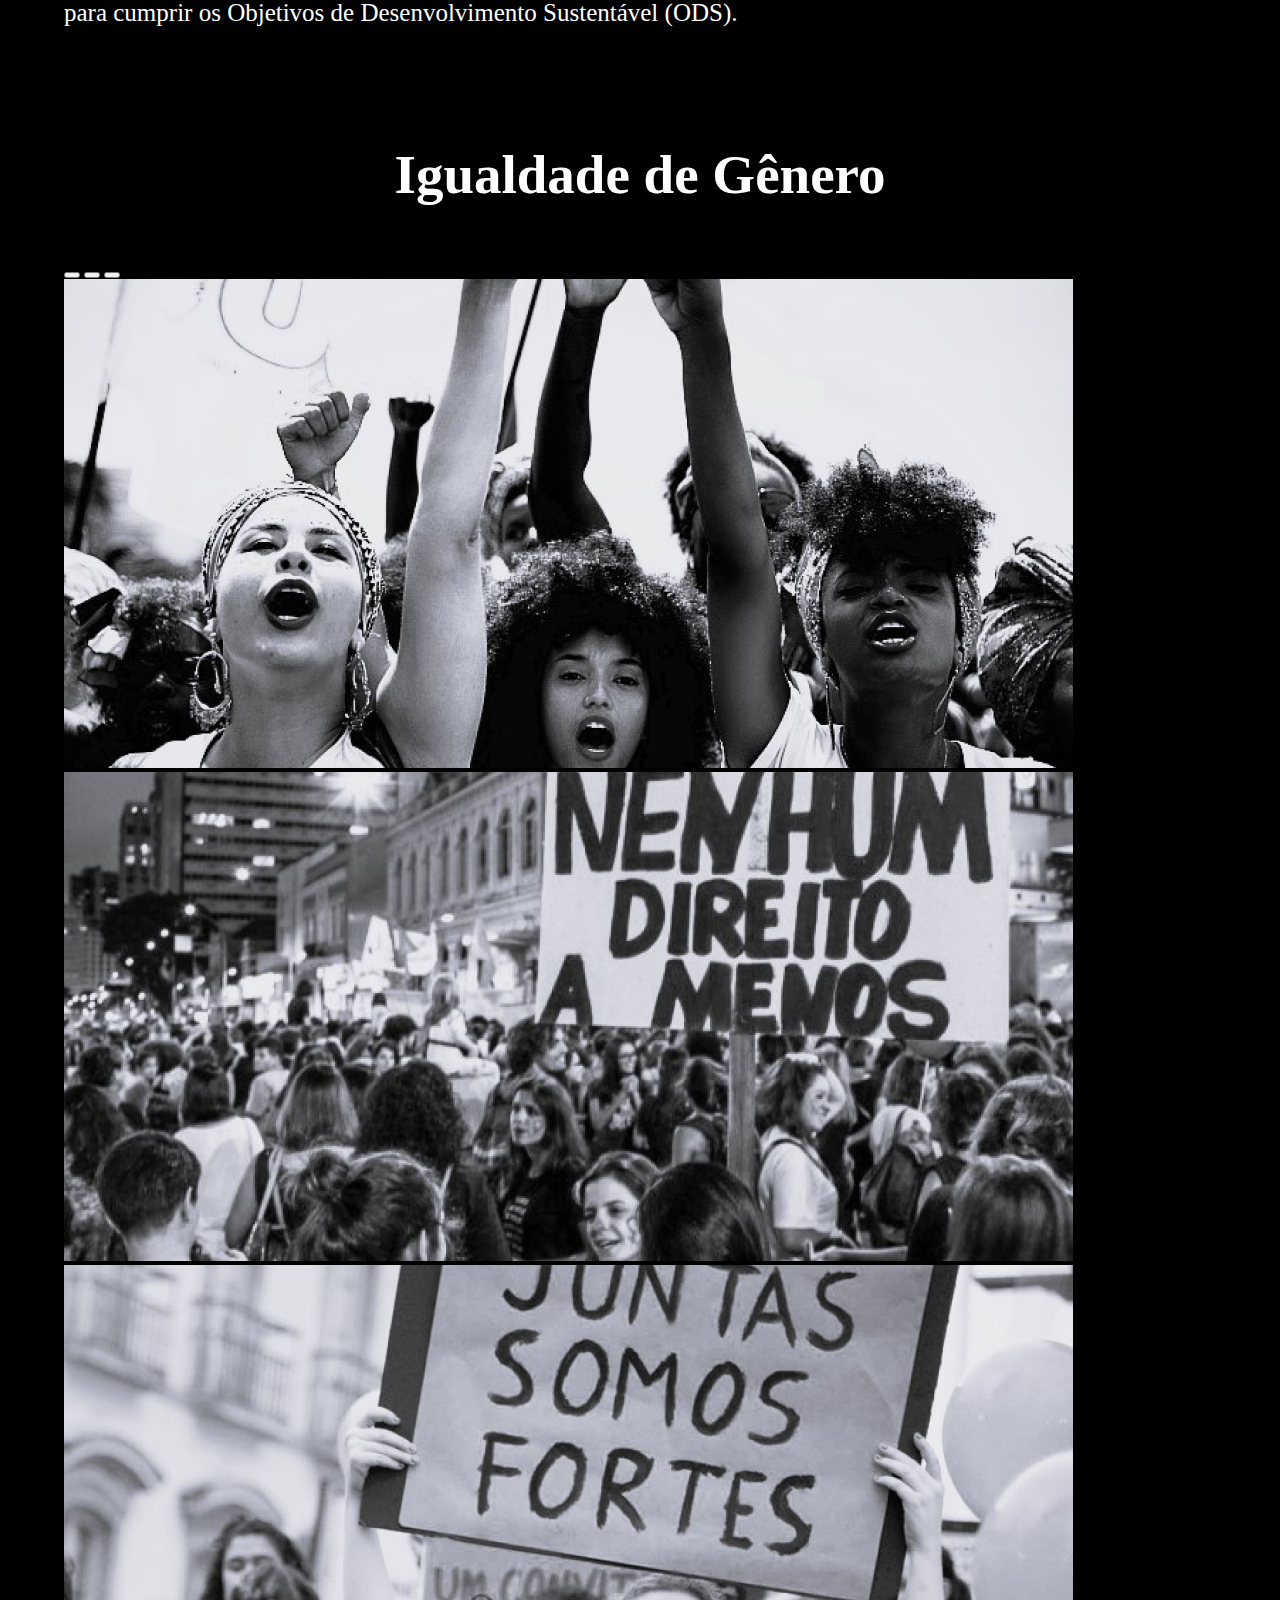
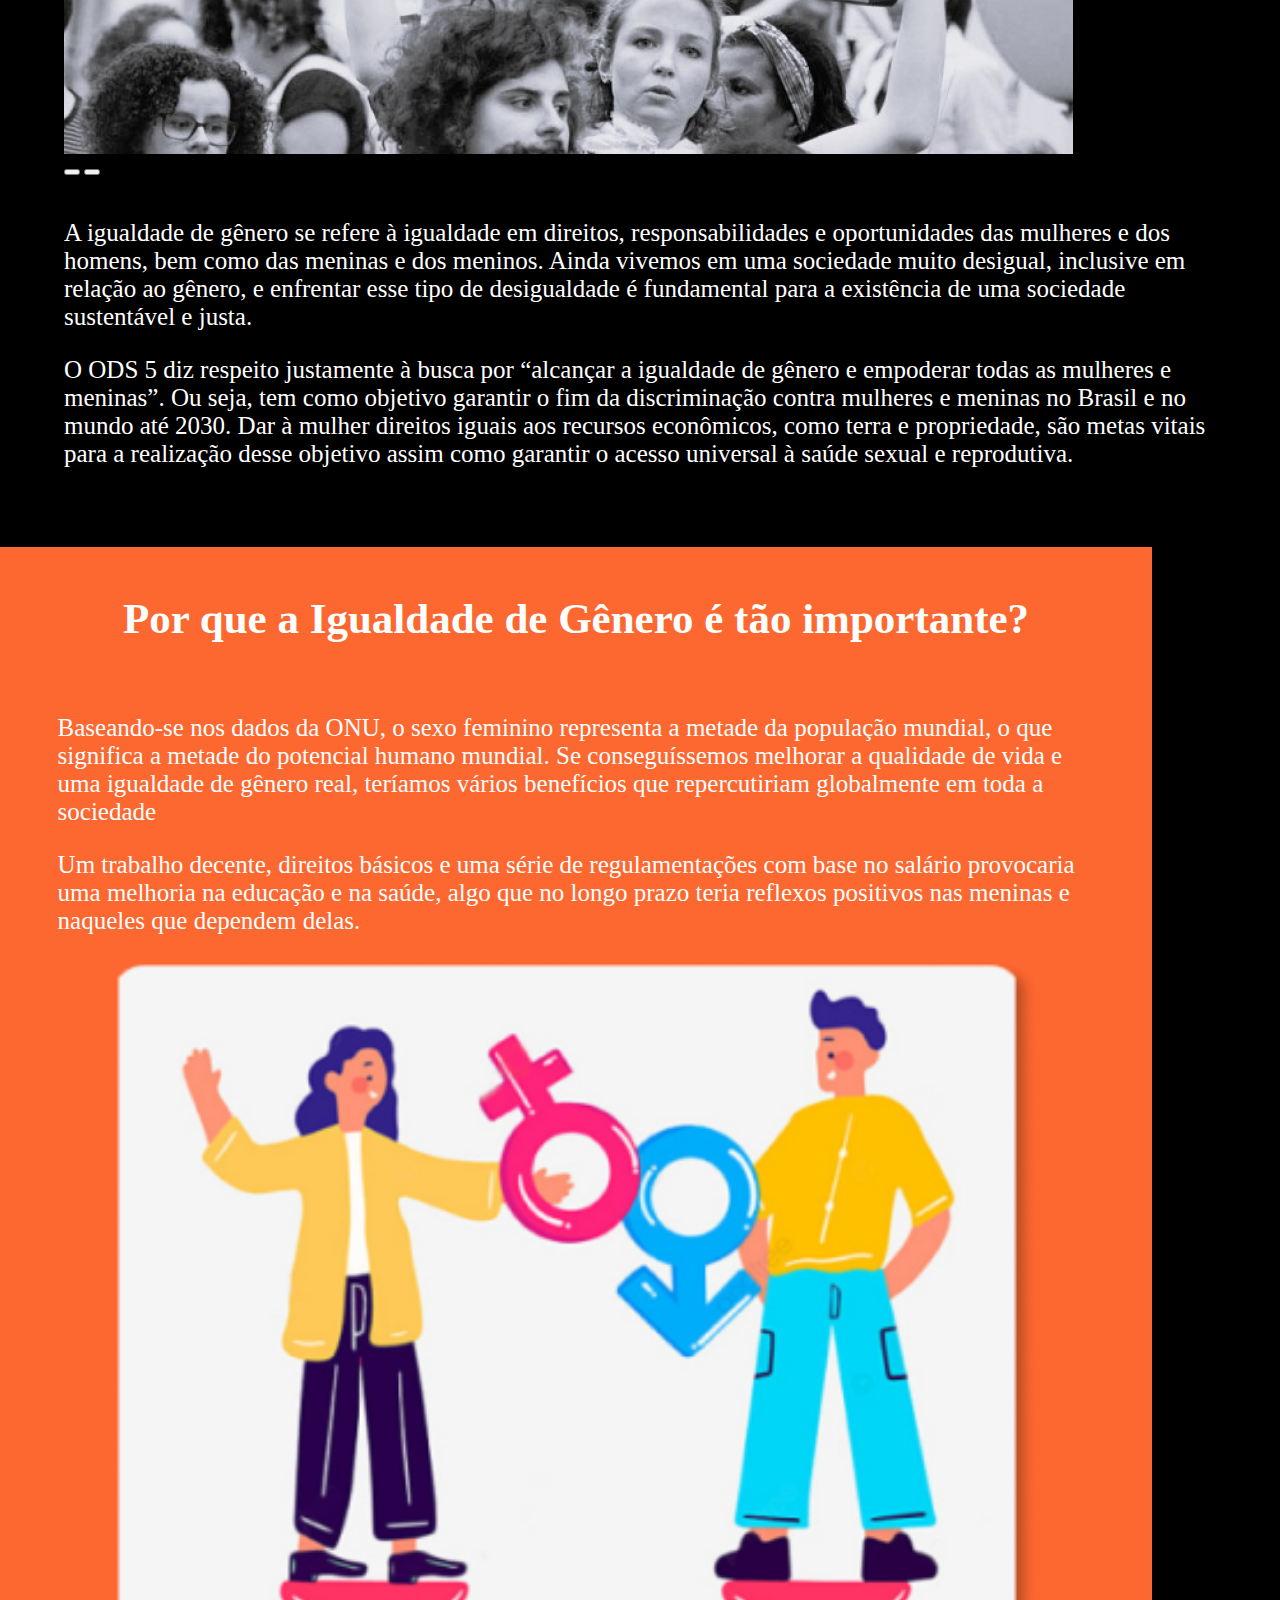
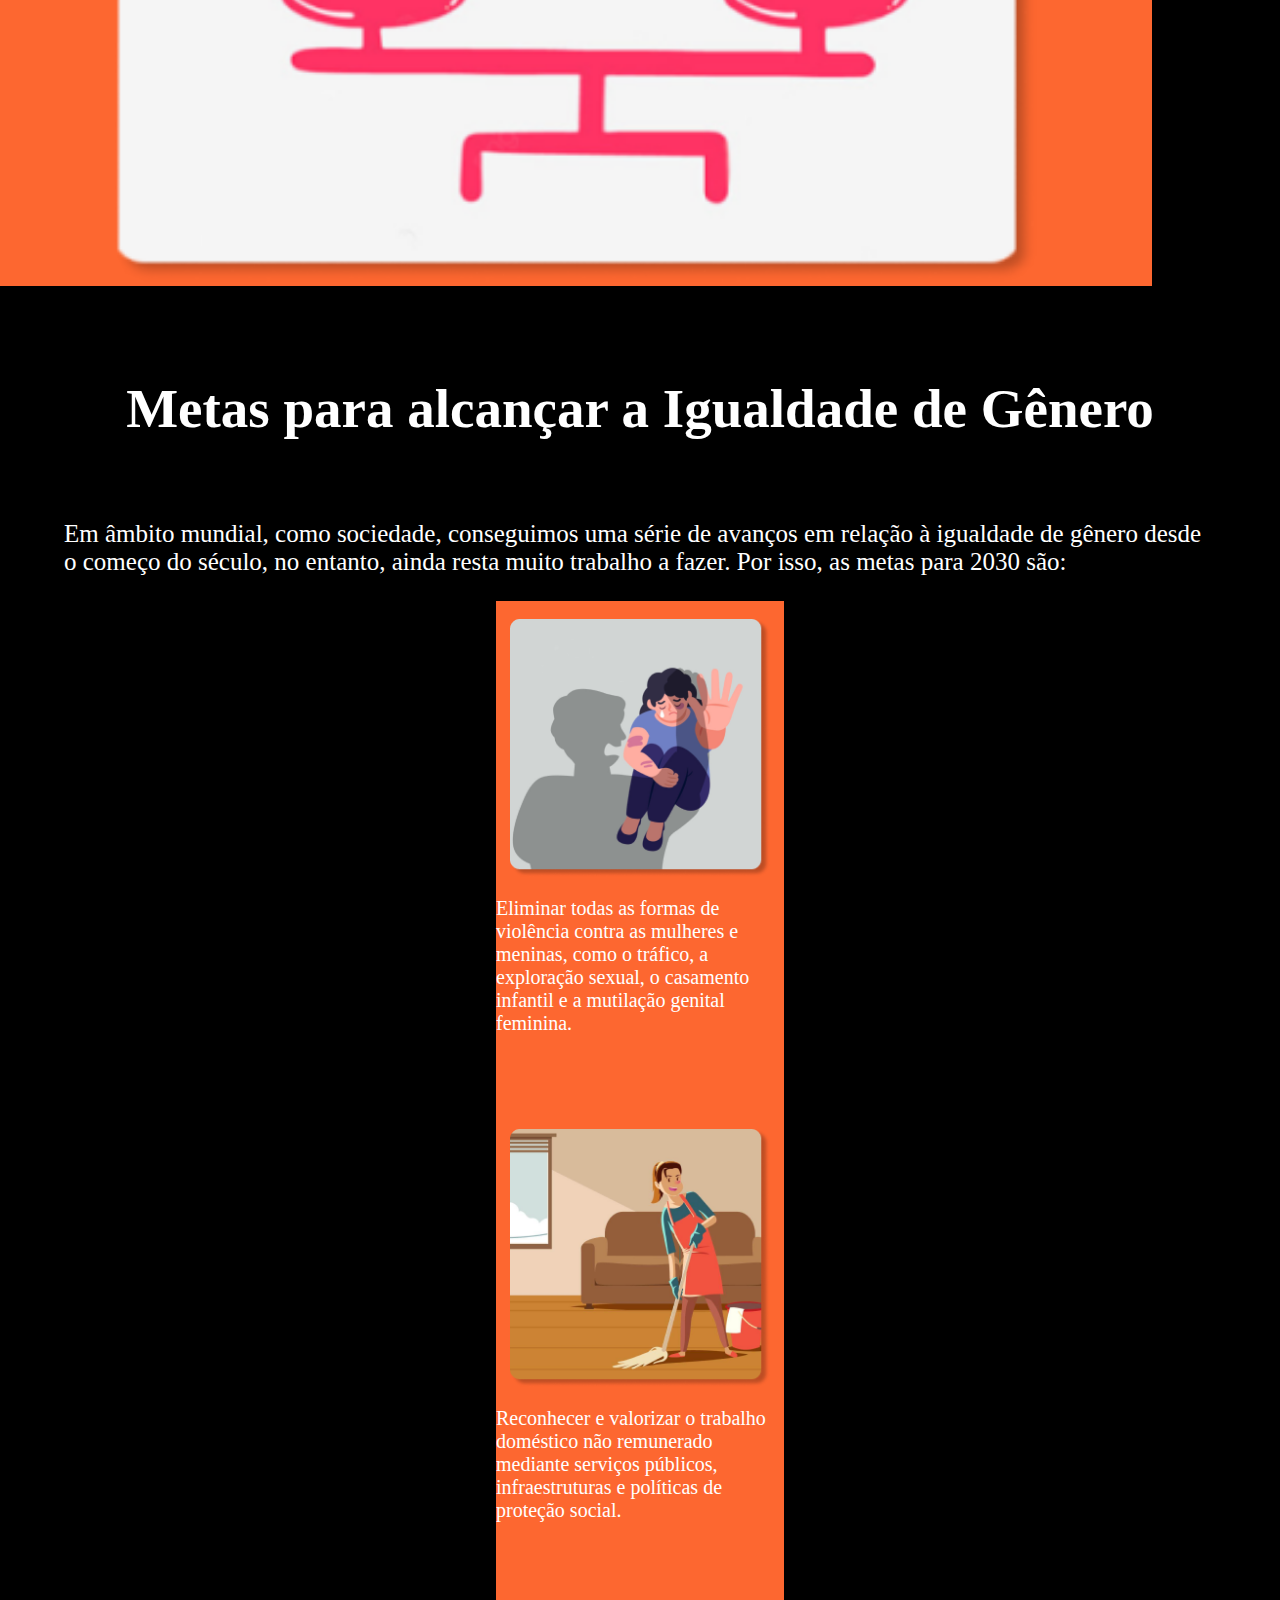
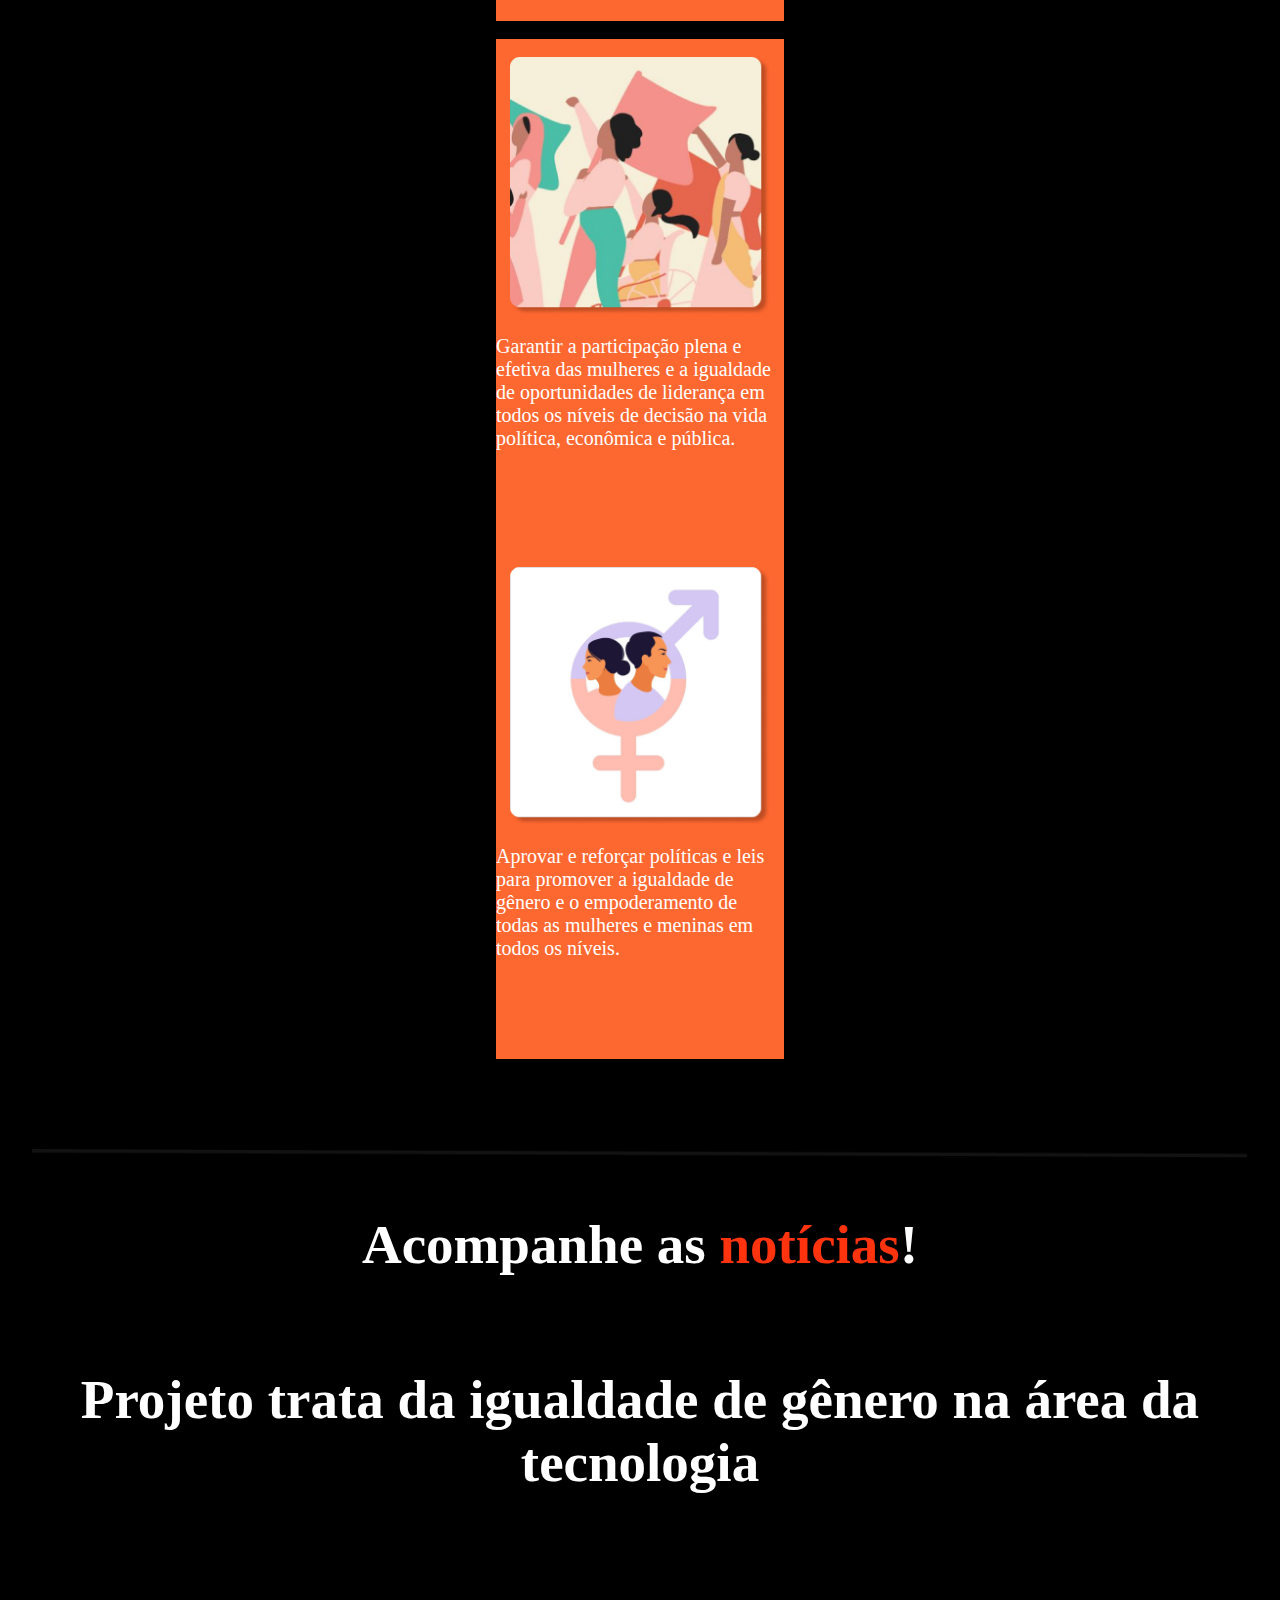
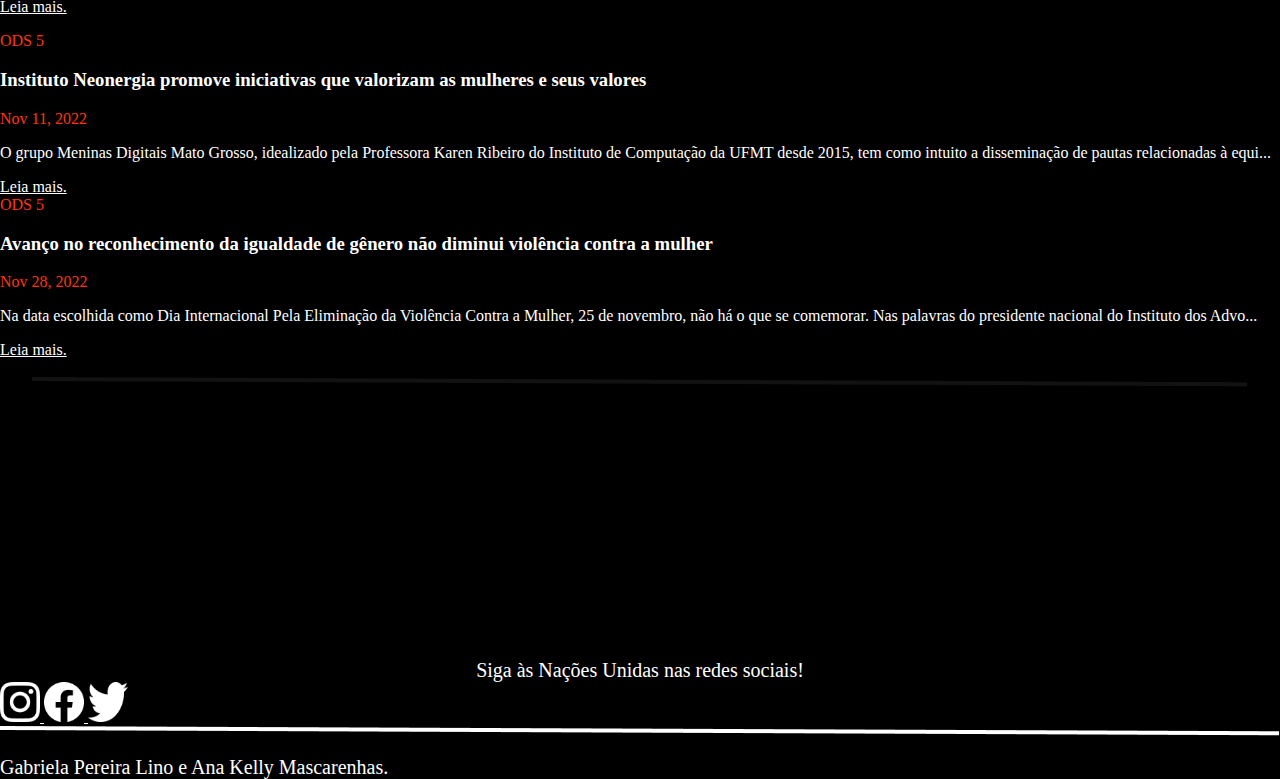
==== commit 03335e6e: "22" ====
--- a/index.html
+++ b/index.html
@@ -251,7 +251,7 @@
         </div>
         <!--Metas para alcançar a Igualdade de Gênero - fim-->
 
-        <br><br><br><br><br><br><br><br>
+        <br><br><br><br><br>
 
         <!--Notícias início-->
         <div class="container-fluid">
@@ -274,45 +274,17 @@
             <div class="container">
                 <div class="p-4 p-md-5 mb-4 rounded text-bg-dark">
                     <div class="col-md-8 px-0">
-                        <script>funcaoNoticia();</script>
+                        <script>noticiaPrincipal();</script>
                     </div>
                 </div>
 
                 <div class="row">
-                    <div class="col-md-6">
-                        <div class="row g-0 border rounded overflow-hidden flex-md-row mb-4 shadow-sm h-md-250 position-relative">
-                            <div class="col p-4 d-flex flex-column position-static">
-                                <strong class="d-inline-block mb-2" style="color: #ff340f;">ODS 5</strong>
-                                <h3 class="mb-0" style="color: #ffffff">Projeto trata da igualdade de gênero na área da tecnologia</h3>
-                                <div class="mb-1 text-muted">Nov 11</div>
-                                <p class="mb-auto" style="color: #ffffff">This is a wider card with supporting text below as a natural lead-in to additional content.</p>
-                                <a href="#" class="stretched-link">Leia mais.</a>
-                            </div>
-                            <div class="col-auto d-none d-lg-block">
-                                <svg class="bd-placeholder-img" width="200" height="250" xmlns="http://www.w3.org/2000/svg" role="img" aria-label="Placeholder: Thumbnail" preserveAspectRatio="xMidYMid slice" focusable="false"><title>Placeholder</title><rect width="100%" height="100%" fill="#55595c"/><text x="50%" y="50%" fill="#eceeef" dy=".3em">Thumbnail</text></svg>
-                            </div>
-                        </div>
-                    </div>
-
-                    <div class="col-md-6">
-                        <div class="row g-0 border rounded overflow-hidden flex-md-row mb-4 shadow-sm h-md-250 position-relative">
-                            <div class="col p-4 d-flex flex-column position-static">
-                                <strong class="d-inline-block mb-2" style="color: #ff340f;">ODS 5</strong>
-                                <h3 class="mb-0" style="color: #ffffff">Instituto Neonergia promove iniciativas que valorizam as mulheres e seus valores</h3>
-                                <div class="mb-1 text-muted">Nov 11</div>
-                                <p class="mb-auto" style="color: #ffffff">This is a wider card with supporting text below as a natural lead-in to additional content.</p>
-                                <a href="#" class="stretched-link">Leia mais.</a>
-                            </div>
-                            <div class="col-auto d-none d-lg-block">
-                                <svg class="bd-placeholder-img" width="200" height="250" xmlns="http://www.w3.org/2000/svg" role="img" aria-label="Placeholder: Thumbnail" preserveAspectRatio="xMidYMid slice" focusable="false"><title>Placeholder</title><rect width="100%" height="100%" fill="#55595c"/><text x="50%" y="50%" fill="#eceeef" dy=".3em">Thumbnail</text></svg>
-                            </div>
-                        </div>
-                    </div>
-                </div>
-                
-            </div>
-
-            <br><br>
+                    <script>noticias();</script>
+                    <div class="col-auto d-none d-lg-block"></div>
+                </div> 
+            </div>
+
+            <br>
 
             <div class="row">
                 <div class="col">
@@ -322,7 +294,7 @@
         </div>
         <!--Notícias fim-->
 
-        <br><br><br><br><br><br><br><br><br><br><br>
+        <br><br><br><br><br><br><br><br><br><br><br><br><br><br>
 
         <!--footer início-->
         <nav class="navbar navbar-expand-sm footer1"></nav>
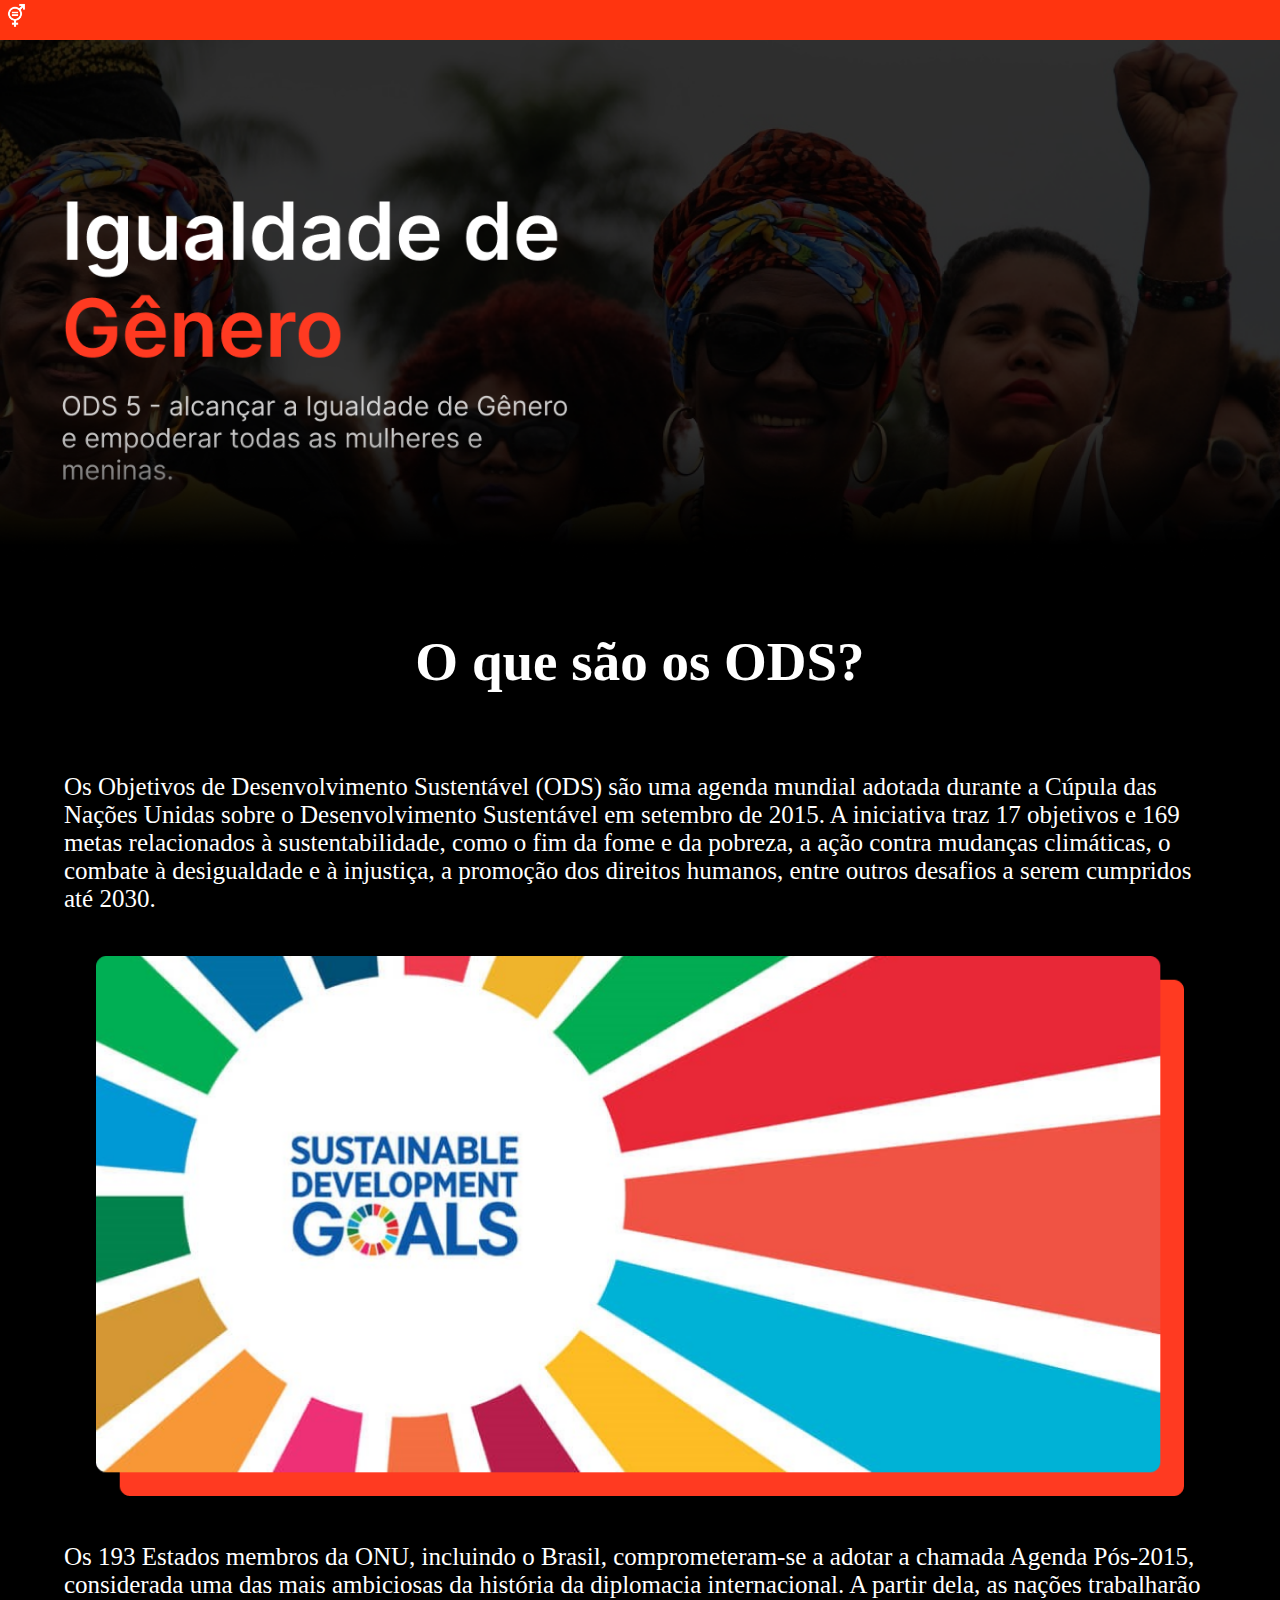
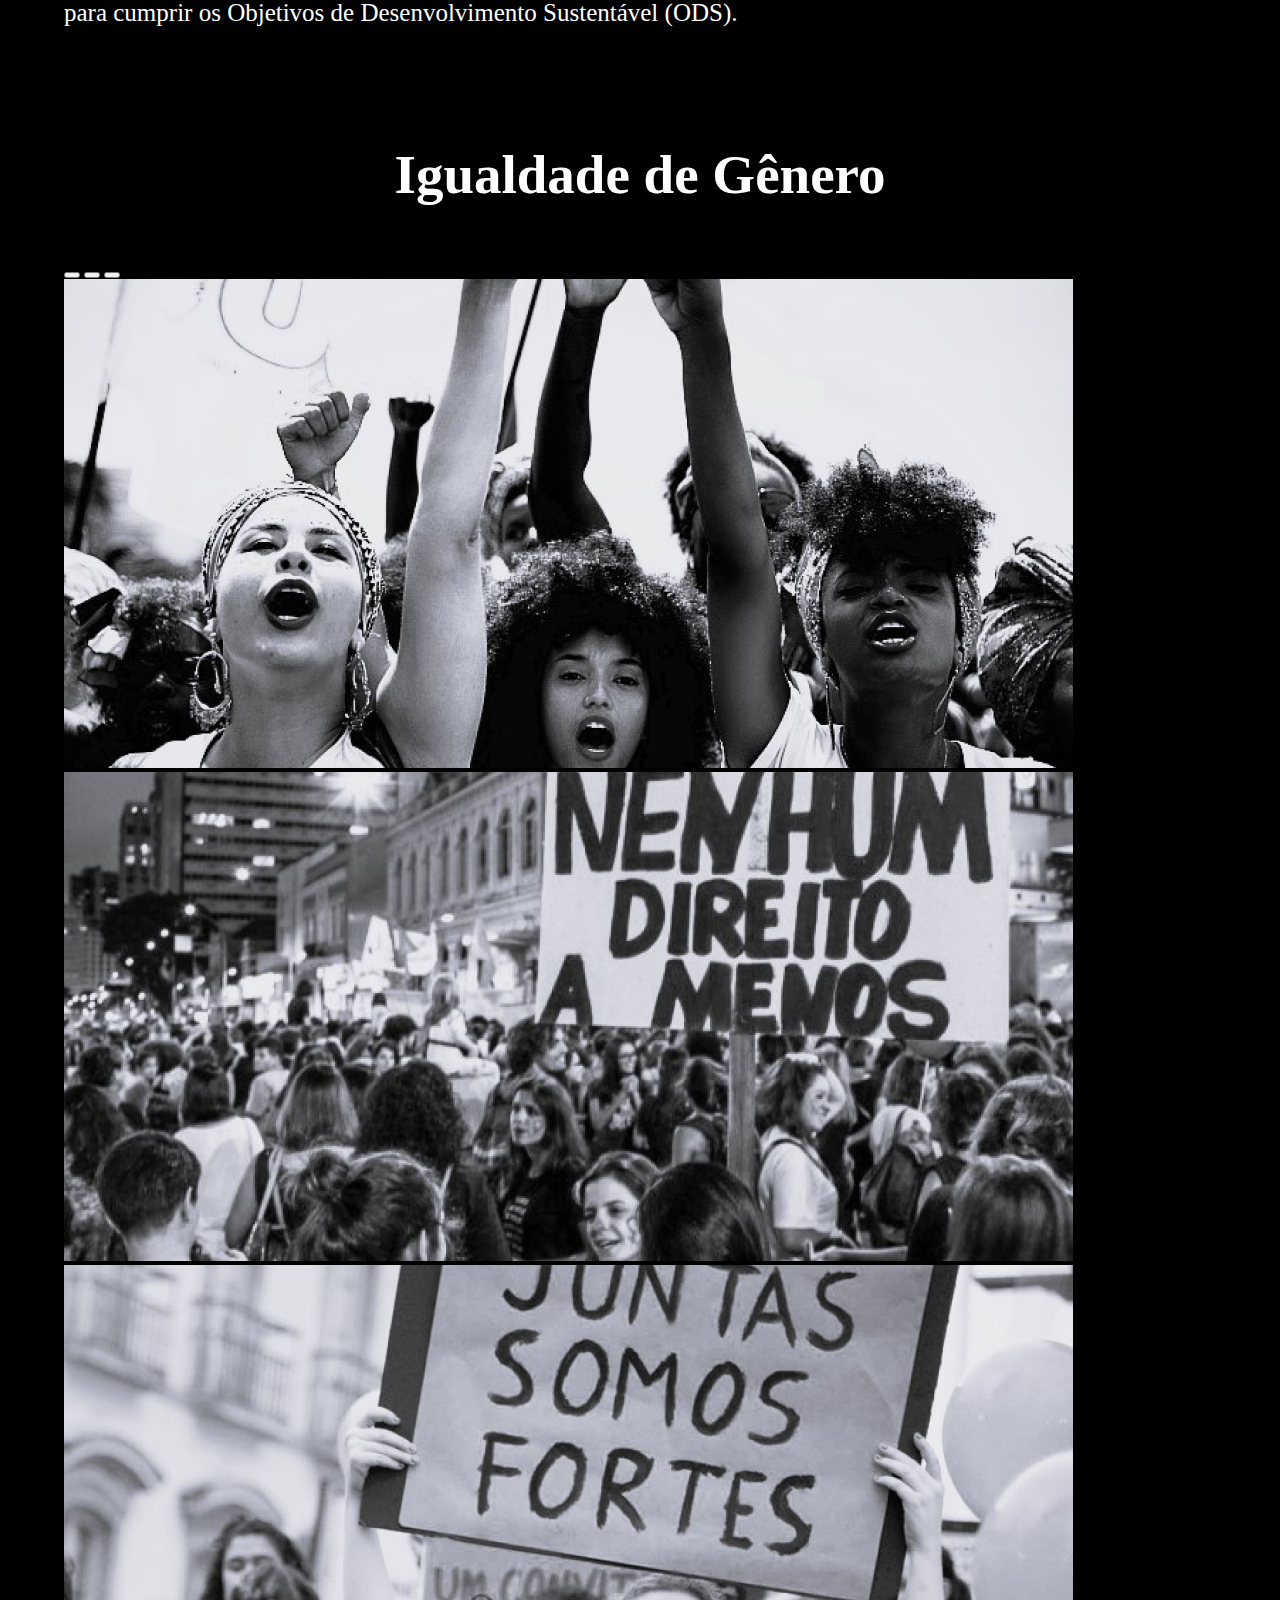
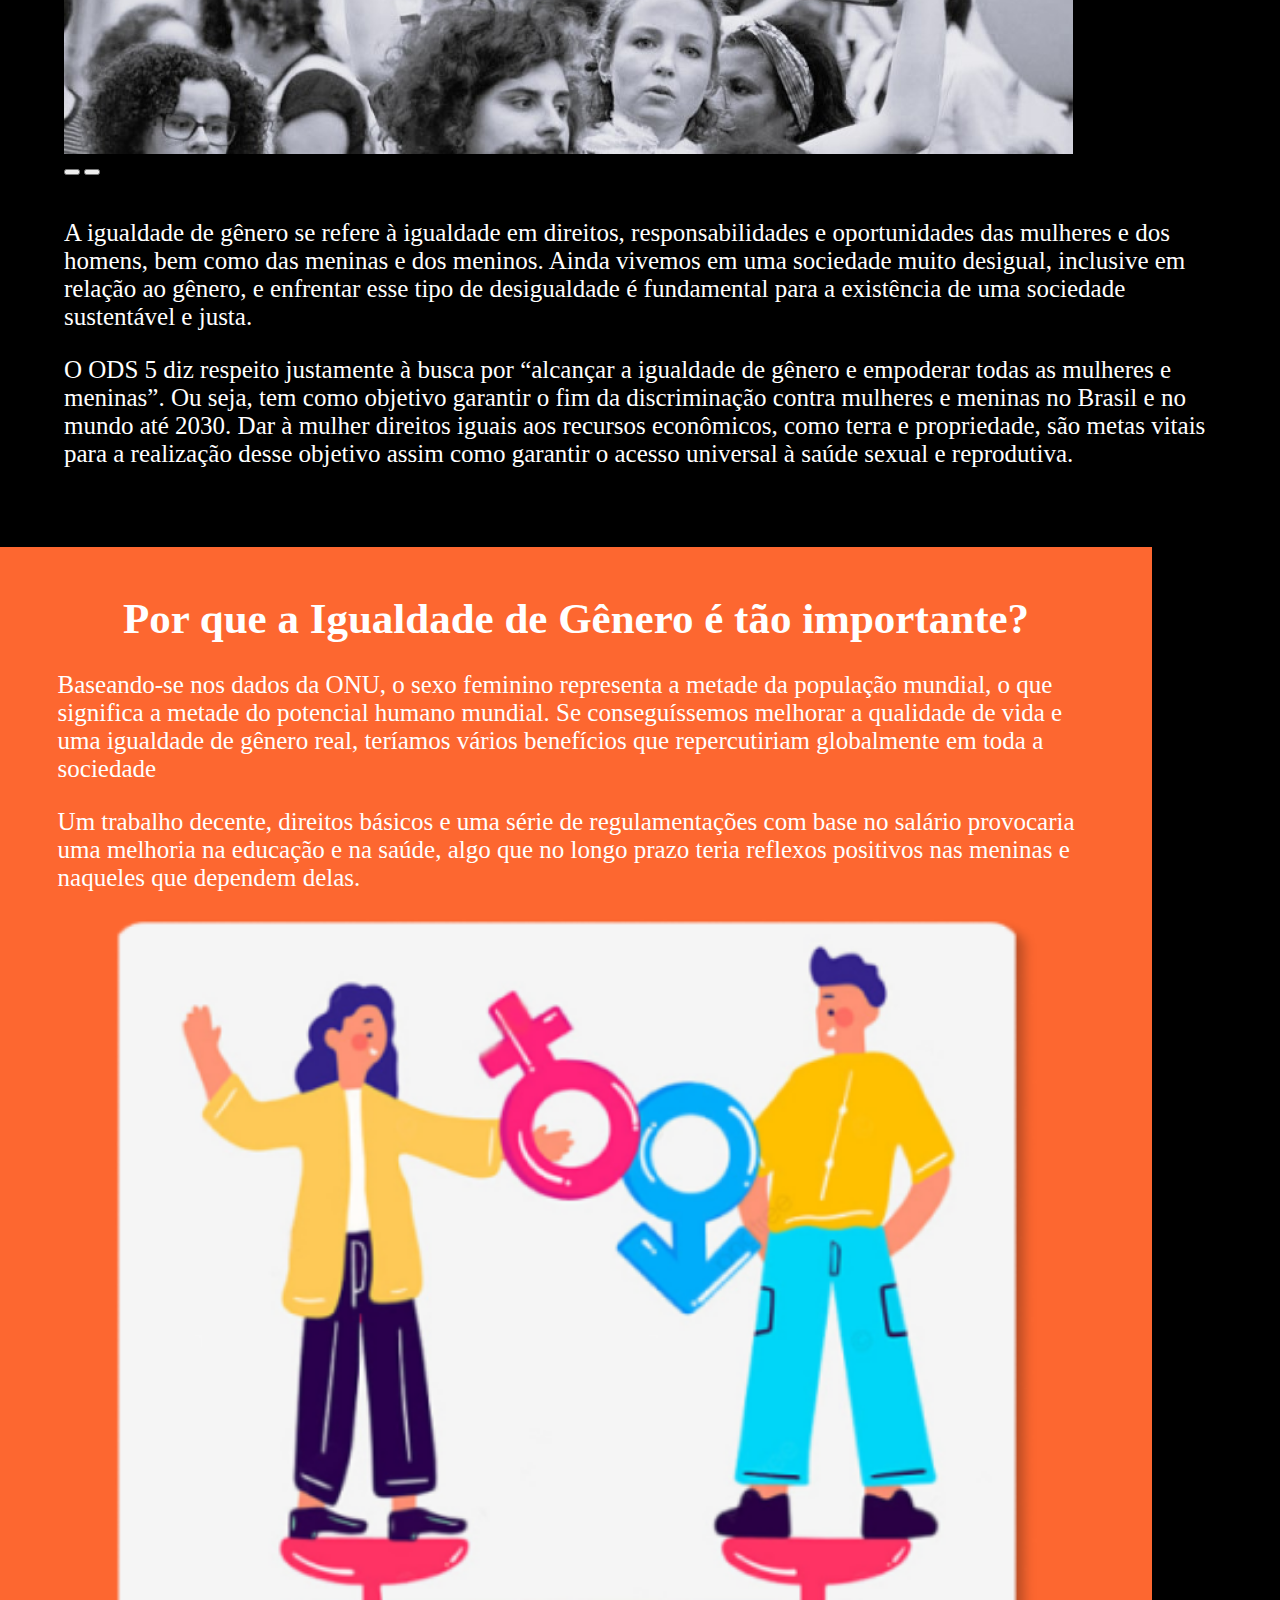
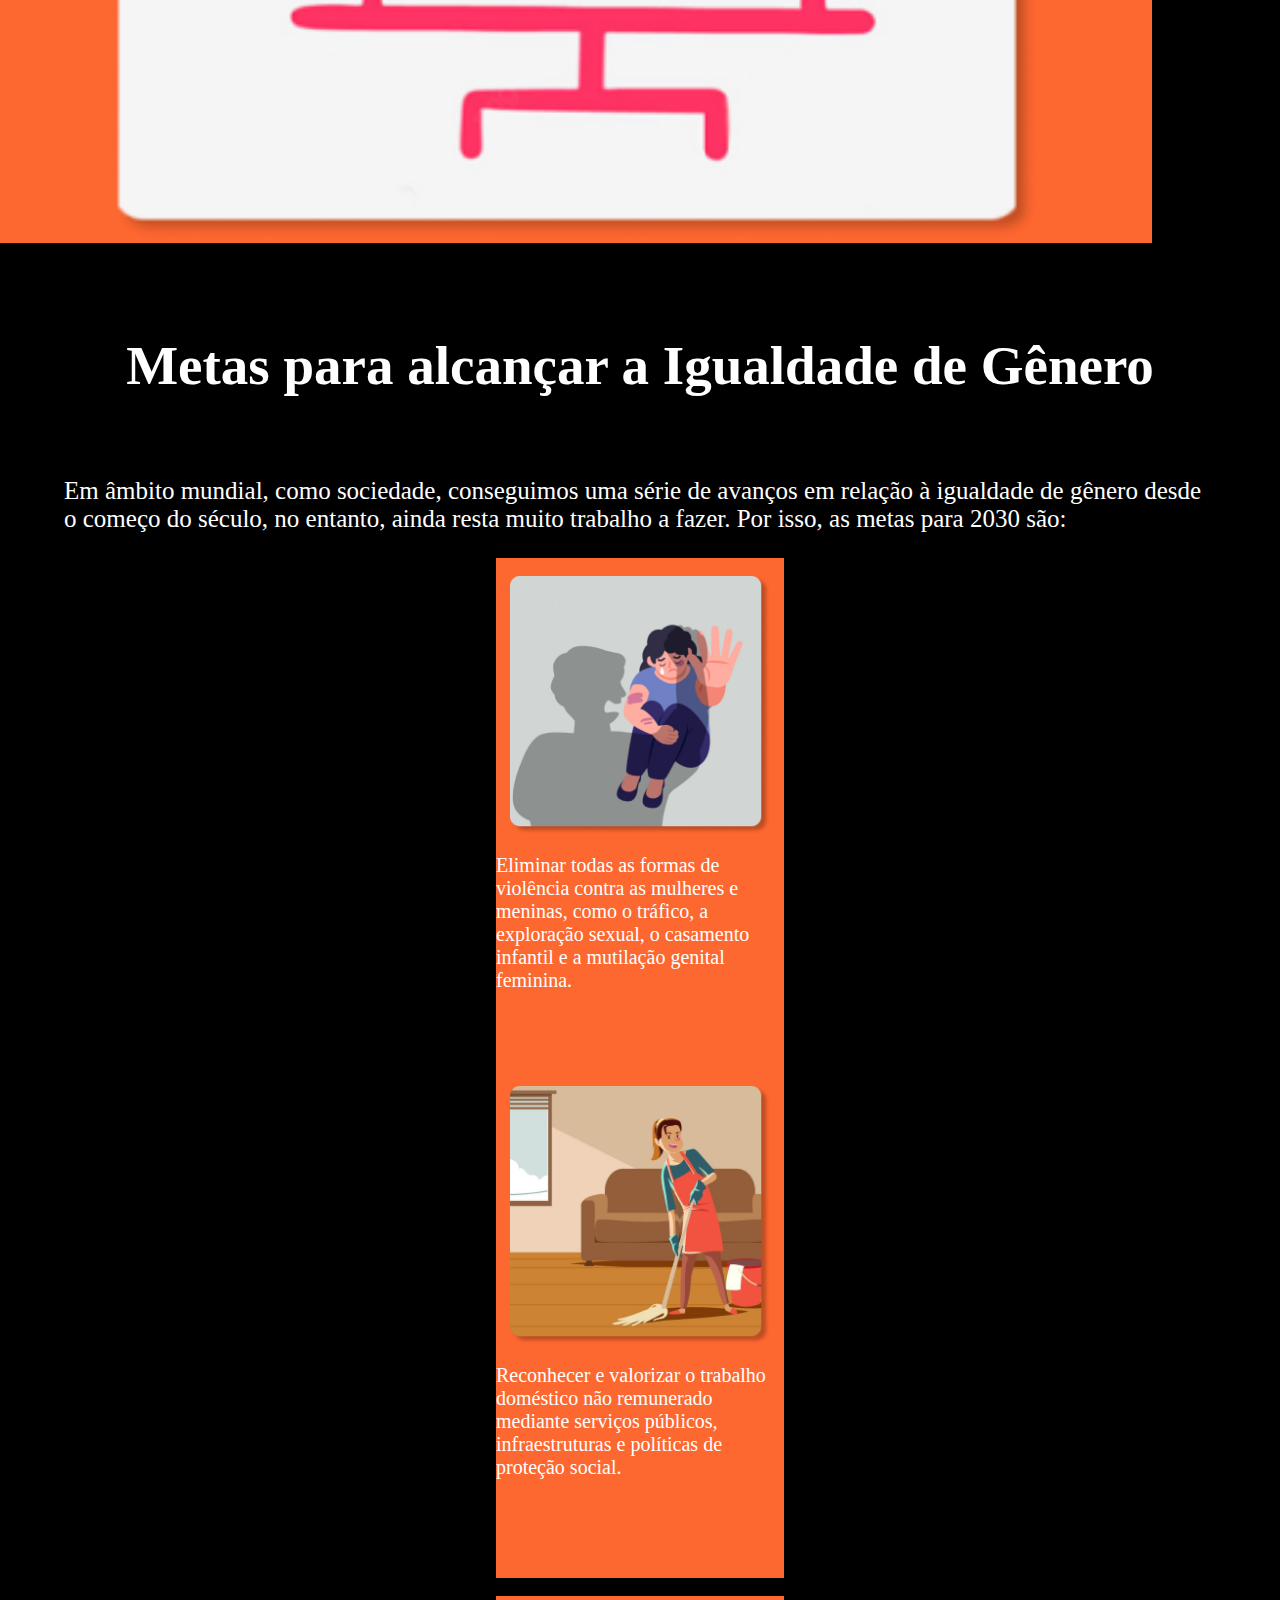
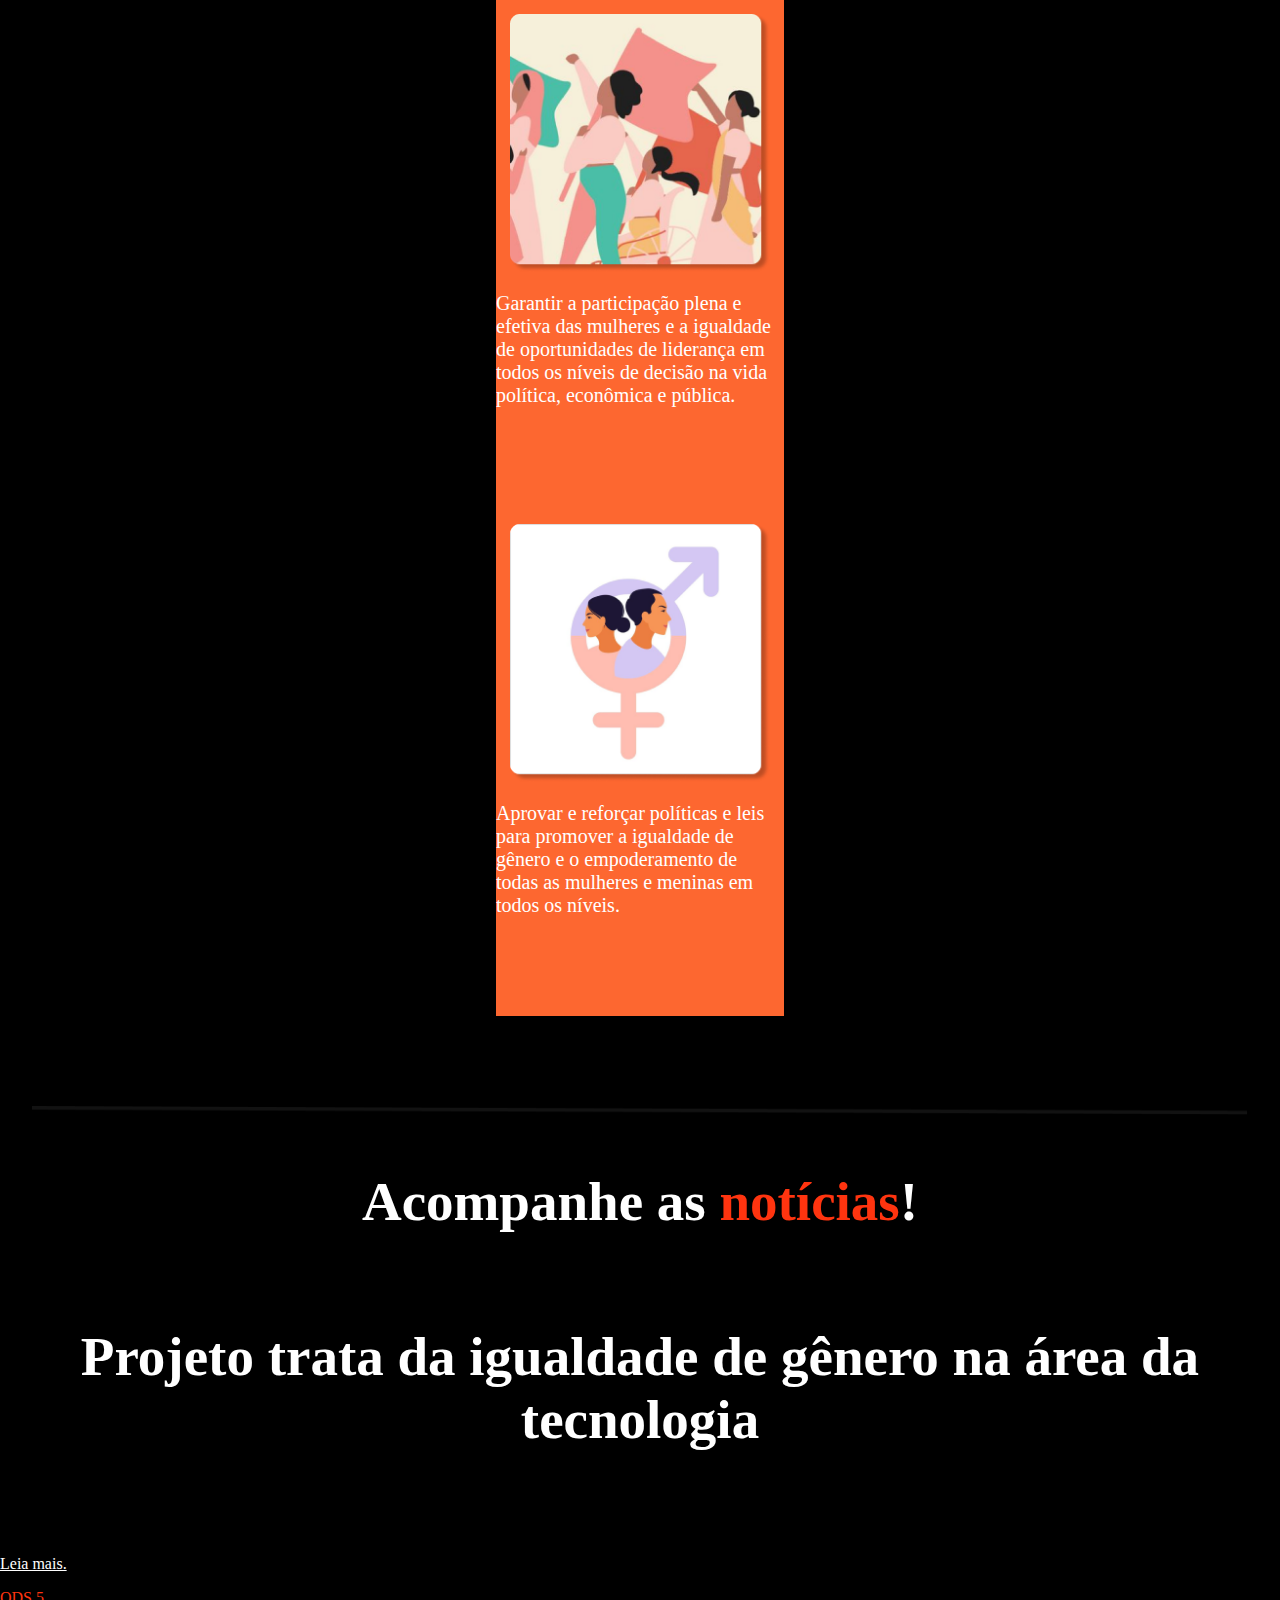
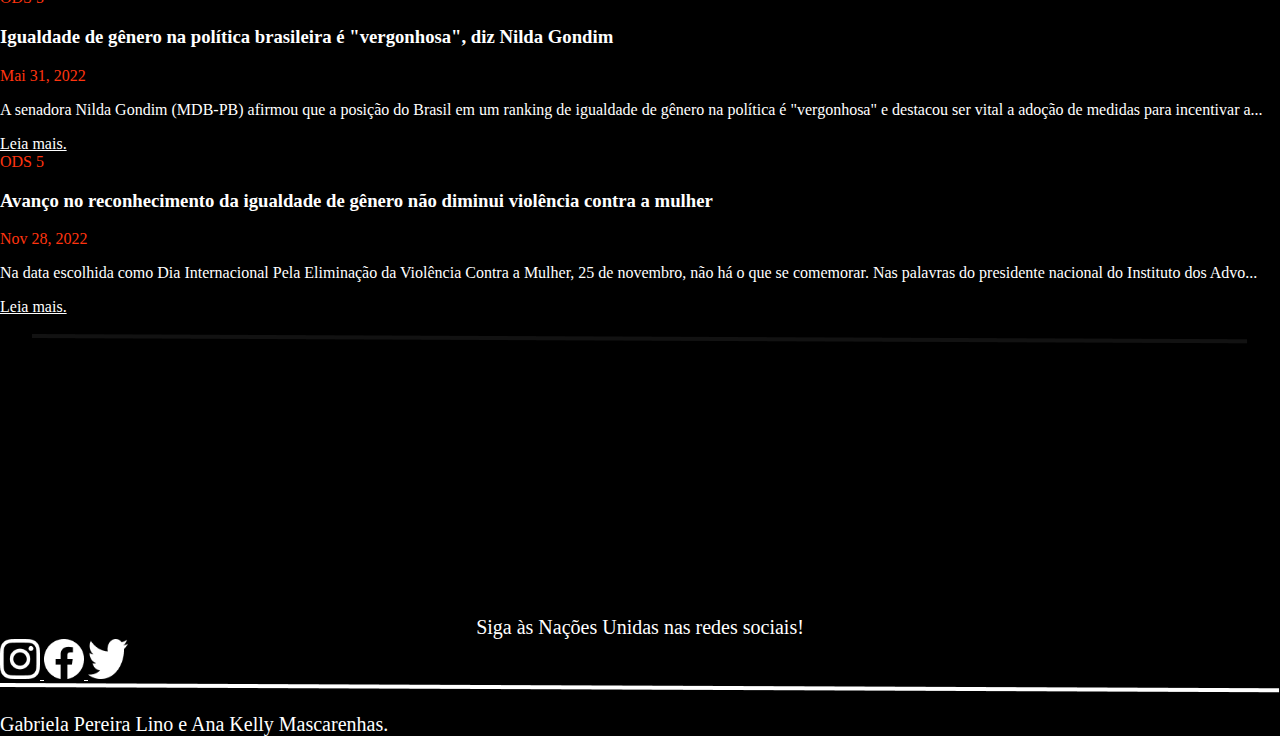
==== commit 3ac8f171: "23" ====
--- a/index.html
+++ b/index.html
@@ -145,8 +145,6 @@
                 </div>
             </div>
 
-            <br>
-
             <div class="row">
                 <div class="col-sm-12 col-xxl-6 col-xl-6 mt-4 ps-4">
                     <center>
